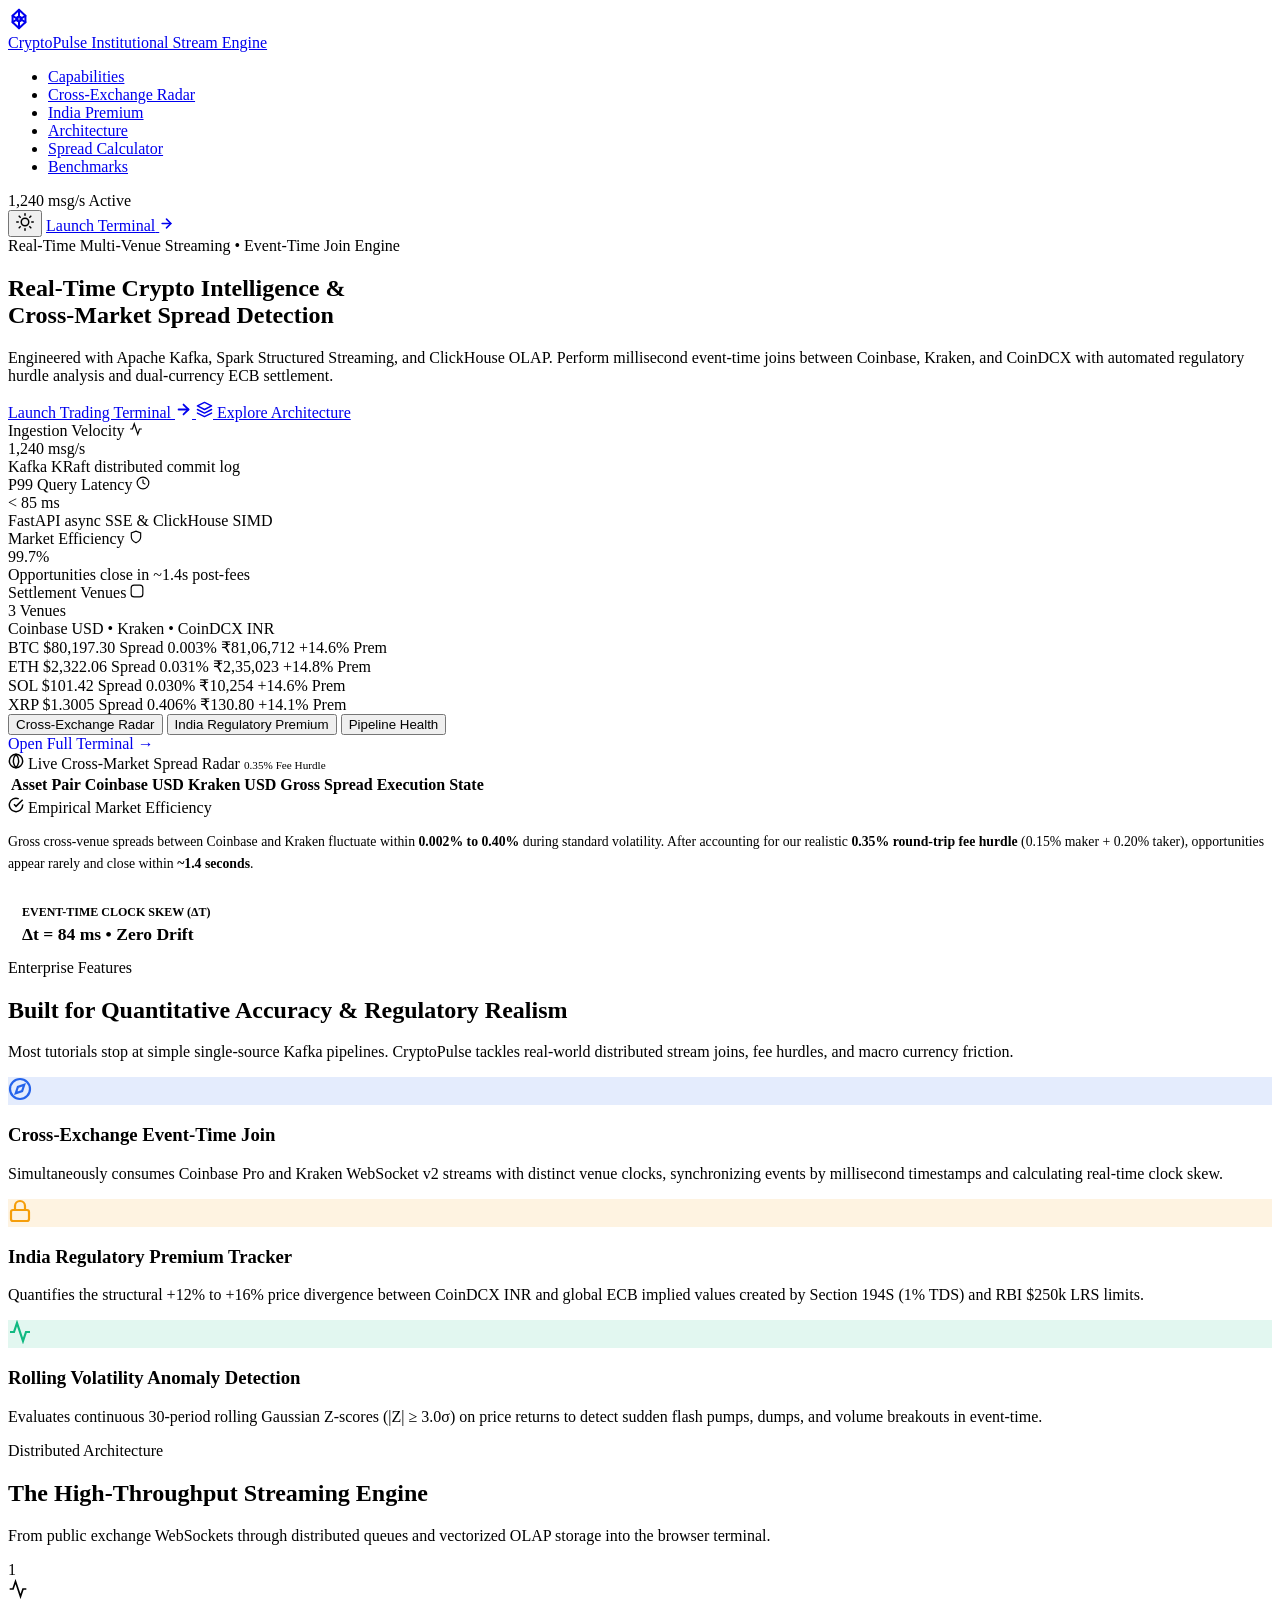
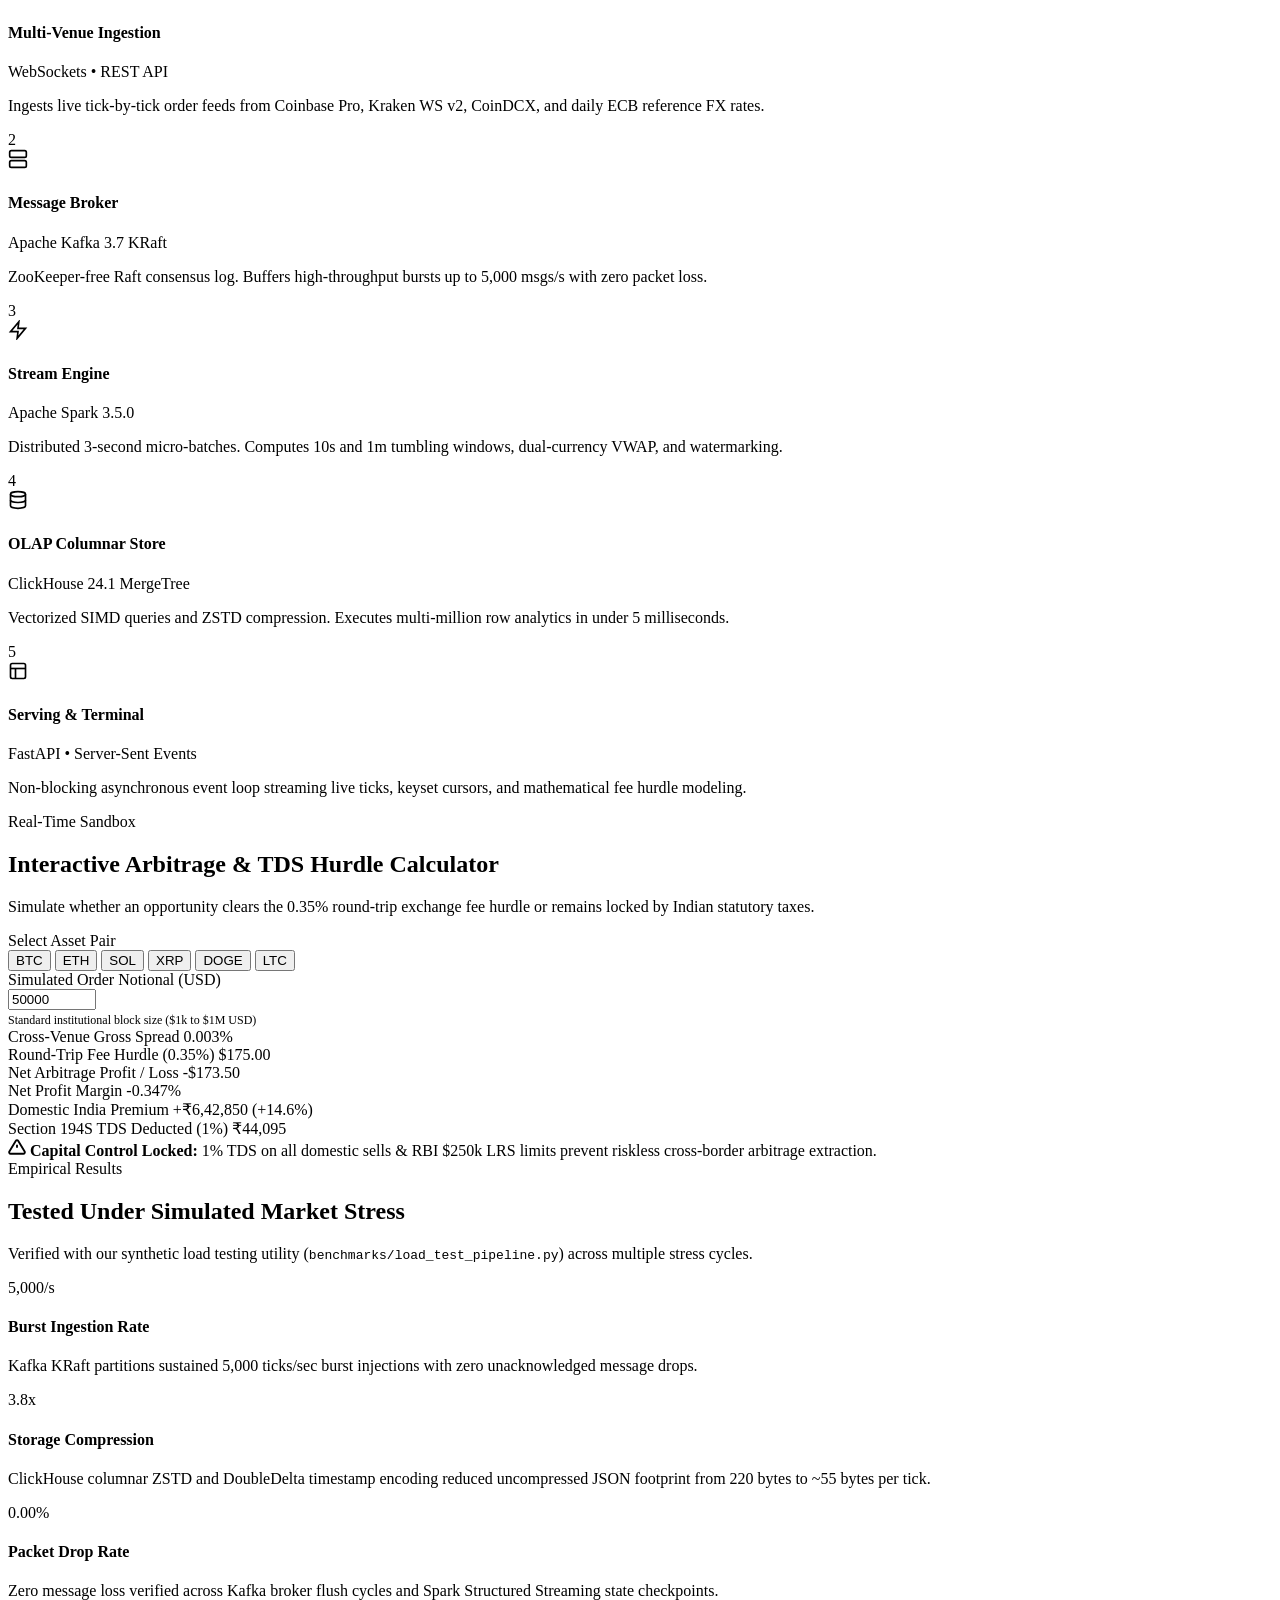
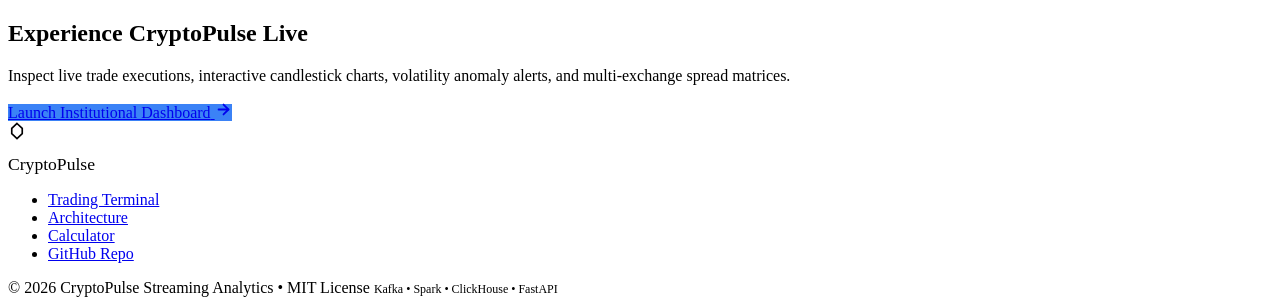
==== src/production/dashboard/static/landing.html @ c02bc593 "feat(landing): implement dedicated institutional landing page matching core design system with live " ====
<!DOCTYPE html>
<html lang="en">
<head>
    <meta charset="UTF-8">
    <meta name="viewport" content="width=device-width, initial-scale=1.0">
    <title>CryptoPulse - High-Frequency Crypto Analytics &amp; Cross-Market Spread Detection</title>
    <meta name="description" content="Institutional streaming pipeline with Apache Kafka, Spark Structured Streaming, and ClickHouse OLAP. Real-time arbitrage detection and India regulatory premium tracking.">
    
    <!-- Google Fonts: Inter & JetBrains Mono -->
    <link rel="preconnect" href="https://fonts.googleapis.com">
    <link rel="preconnect" href="https://fonts.gstatic.com" crossorigin>
    <link href="https://fonts.googleapis.com/css2?family=Inter:wght@300;400;500;600;700;800&family=JetBrains+Mono:wght@400;500;600;700&display=swap" rel="stylesheet">
    
    <!-- Stylesheets -->
    <link rel="stylesheet" href="/static/css/landing.css?v=2.3">
    
    <!-- JavaScript Controller -->
    <script src="/static/js/landing.js?v=2.3" defer></script>
</head>
<body class="landing-body light-theme">

    <!-- ========================================================================= -->
    <!-- 1. STICKY INSTITUTIONAL HEADER & NAVIGATION                               -->
    <!-- ========================================================================= -->
    <header class="site-header">
        <div class="nav-container">
            <!-- Brand Logo -->
            <a href="/" class="brand-wrapper">
                <div class="brand-logo-icon">
                    <svg width="22" height="22" viewBox="0 0 24 24" fill="none" stroke="currentColor" stroke-width="2.2" stroke-linecap="round" stroke-linejoin="round">
                        <polygon points="12 2 19 8.5 19 15.5 12 22 5 15.5 5 8.5 12 2"></polygon>
                        <circle cx="12" cy="12" r="2.5"></circle>
                        <line x1="12" y1="2" x2="12" y2="9.5"></line>
                        <line x1="19" y1="8.5" x2="13.5" y2="12"></line>
                        <line x1="19" y1="15.5" x2="13.5" y2="12"></line>
                        <line x1="12" y1="22" x2="12" y2="14.5"></line>
                        <line x1="5" y1="15.5" x2="10.5" y2="12"></line>
                        <line x1="5" y1="8.5" x2="10.5" y2="12"></line>
                    </svg>
                </div>
                <div class="brand-title-group">
                    <span class="brand-name">CryptoPulse</span>
                    <span class="brand-badge">Institutional Stream Engine</span>
                </div>
            </a>

            <!-- Nav Links -->
            <nav>
                <ul class="nav-menu">
                    <li><a href="#features" class="nav-link-item">Capabilities</a></li>
                    <li><a href="#arbitrage" class="nav-link-item">Cross-Exchange Radar</a></li>
                    <li><a href="#india-premium" class="nav-link-item">India Premium</a></li>
                    <li><a href="#pipeline" class="nav-link-item">Architecture</a></li>
                    <li><a href="#calculator" class="nav-link-item">Spread Calculator</a></li>
                    <li><a href="#benchmarks" class="nav-link-item">Benchmarks</a></li>
                </ul>
            </nav>

            <!-- Actions -->
            <div class="nav-actions">
                <div class="nav-status-pill">
                    <span class="status-dot-pulse"></span>
                    <span>1,240 msg/s Active</span>
                </div>

                <!-- Theme Toggle Button -->
                <button class="btn-theme-round" onclick="toggleTheme()" title="Toggle Light / Dark Theme" aria-label="Toggle Theme">
                    <svg class="sun-icon" width="18" height="18" viewBox="0 0 24 24" fill="none" stroke="currentColor" stroke-width="2" stroke-linecap="round" stroke-linejoin="round">
                        <circle cx="12" cy="12" r="5"></circle>
                        <line x1="12" y1="1" x2="12" y2="3"></line>
                        <line x1="12" y1="21" x2="12" y2="23"></line>
                        <line x1="4.22" y1="4.22" x2="5.64" y2="5.64"></line>
                        <line x1="18.36" y1="18.36" x2="19.78" y2="19.78"></line>
                        <line x1="1" y1="12" x2="3" y2="12"></line>
                        <line x1="21" y1="12" x2="23" y2="12"></line>
                        <line x1="4.22" y1="19.78" x2="5.64" y2="18.36"></line>
                        <line x1="18.36" y1="5.64" x2="19.78" y2="4.22"></line>
                    </svg>
                    <svg class="moon-icon" width="18" height="18" viewBox="0 0 24 24" fill="none" stroke="currentColor" stroke-width="2" stroke-linecap="round" stroke-linejoin="round" style="display:none;">
                        <path d="M21 12.79A9 9 0 1 1 11.21 3 7 7 0 0 0 21 12.79z"></path>
                    </svg>
                </button>

                <!-- Launch Terminal CTA -->
                <a href="/app" class="btn-launch-terminal">
                    <span>Launch Terminal</span>
                    <svg width="15" height="15" viewBox="0 0 24 24" fill="none" stroke="currentColor" stroke-width="2.5" stroke-linecap="round" stroke-linejoin="round">
                        <line x1="5" y1="12" x2="19" y2="12"></line>
                        <polyline points="12 5 19 12 12 19"></polyline>
                    </svg>
                </a>
            </div>
        </div>
    </header>

    <!-- ========================================================================= -->
    <!-- 2. HIGH-IMPACT HERO SECTION                                               -->
    <!-- ========================================================================= -->
    <section class="hero-wrapper">
        <div class="hero-mesh-background" aria-hidden="true"></div>
        <div class="hero-inner">
            <!-- Hero Pill -->
            <div class="hero-live-pill">
                <span class="status-dot-pulse"></span>
                <span>Real-Time Multi-Venue Streaming &bull; Event-Time Join Engine</span>
            </div>

            <!-- Headline -->
            <h1 class="hero-title-main">
                Real-Time Crypto Intelligence &amp; <br>
                <span class="hero-title-gradient">Cross-Market Spread Detection</span>
            </h1>

            <!-- Subtitle -->
            <p class="hero-lead-text">
                Engineered with Apache Kafka, Spark Structured Streaming, and ClickHouse OLAP. 
                Perform millisecond event-time joins between Coinbase, Kraken, and CoinDCX with automated 
                regulatory hurdle analysis and dual-currency ECB settlement.
            </p>

            <!-- CTA Buttons -->
            <div class="hero-cta-row">
                <a href="/app" class="btn-cta-primary">
                    <span>Launch Trading Terminal</span>
                    <svg width="17" height="17" viewBox="0 0 24 24" fill="none" stroke="currentColor" stroke-width="2.5" stroke-linecap="round" stroke-linejoin="round">
                        <line x1="5" y1="12" x2="19" y2="12"></line>
                        <polyline points="12 5 19 12 12 19"></polyline>
                    </svg>
                </a>
                <a href="#pipeline" class="btn-cta-secondary">
                    <svg width="17" height="17" viewBox="0 0 24 24" fill="none" stroke="currentColor" stroke-width="2" stroke-linecap="round" stroke-linejoin="round">
                        <polygon points="12 2 2 7 12 12 22 7 12 2"></polygon>
                        <polyline points="2 17 12 22 22 17"></polyline>
                        <polyline points="2 12 12 17 22 12"></polyline>
                    </svg>
                    <span>Explore Architecture</span>
                </a>
            </div>

            <!-- 4 Key Performance Stats Grid -->
            <div class="hero-stats-grid">
                <div class="hero-stat-card">
                    <div class="stat-card-label">
                        <span>Ingestion Velocity</span>
                        <svg width="14" height="14" viewBox="0 0 24 24" fill="none" stroke="currentColor" stroke-width="2"><polyline points="22 12 18 12 15 21 9 3 6 12 2 12"></polyline></svg>
                    </div>
                    <div class="stat-card-value" id="heroStatThroughput">1,240 msg/s</div>
                    <div class="stat-card-subtext">Kafka KRaft distributed commit log</div>
                </div>

                <div class="hero-stat-card">
                    <div class="stat-card-label">
                        <span>P99 Query Latency</span>
                        <svg width="14" height="14" viewBox="0 0 24 24" fill="none" stroke="currentColor" stroke-width="2"><circle cx="12" cy="12" r="10"></circle><polyline points="12 6 12 12 16 14"></polyline></svg>
                    </div>
                    <div class="stat-card-value" id="heroStatLatency">&lt; 85 ms</div>
                    <div class="stat-card-subtext">FastAPI async SSE &amp; ClickHouse SIMD</div>
                </div>

                <div class="hero-stat-card">
                    <div class="stat-card-label">
                        <span>Market Efficiency</span>
                        <svg width="14" height="14" viewBox="0 0 24 24" fill="none" stroke="currentColor" stroke-width="2"><path d="M12 22s8-4 8-10V5l-8-3-8 3v7c0 6 8 10 8 10z"></path></svg>
                    </div>
                    <div class="stat-card-value" id="heroStatEfficiency">99.7%</div>
                    <div class="stat-card-subtext">Opportunities close in ~1.4s post-fees</div>
                </div>

                <div class="hero-stat-card">
                    <div class="stat-card-label">
                        <span>Settlement Venues</span>
                        <svg width="14" height="14" viewBox="0 0 24 24" fill="none" stroke="currentColor" stroke-width="2"><rect x="2" y="2" width="20" height="20" rx="5"></rect></svg>
                    </div>
                    <div class="stat-card-value">3 Venues</div>
                    <div class="stat-card-subtext">Coinbase USD &bull; Kraken &bull; CoinDCX INR</div>
                </div>
            </div>
        </div>
    </section>

    <!-- ========================================================================= -->
    <!-- 3. LIVE STREAMING TICKER MARQUEE                                          -->
    <!-- ========================================================================= -->
    <div class="marquee-bar">
        <div class="marquee-track" id="marqueeTrack">
            <!-- Populated dynamically via landing.js -->
            <div class="marquee-item"><span class="marquee-sym">BTC</span> <span class="marquee-val">$80,197.30</span> <span class="marquee-badge arb">Spread 0.003%</span> <span class="marquee-val">₹81,06,712</span> <span class="marquee-badge positive">+14.6% Prem</span></div>
            <div class="marquee-item"><span class="marquee-sym">ETH</span> <span class="marquee-val">$2,322.06</span> <span class="marquee-badge arb">Spread 0.031%</span> <span class="marquee-val">₹2,35,023</span> <span class="marquee-badge positive">+14.8% Prem</span></div>
            <div class="marquee-item"><span class="marquee-sym">SOL</span> <span class="marquee-val">$101.42</span> <span class="marquee-badge arb">Spread 0.030%</span> <span class="marquee-val">₹10,254</span> <span class="marquee-badge positive">+14.6% Prem</span></div>
            <div class="marquee-item"><span class="marquee-sym">XRP</span> <span class="marquee-val">$1.3005</span> <span class="marquee-badge positive">Spread 0.406%</span> <span class="marquee-val">₹130.80</span> <span class="marquee-badge positive">+14.1% Prem</span></div>
        </div>
    </div>

    <!-- ========================================================================= -->
    <!-- 4. INTERACTIVE TERMINAL PREVIEW (SHOWCASE)                                -->
    <!-- ========================================================================= -->
    <section class="terminal-preview-section" id="arbitrage">
        <div class="terminal-frame">
            <!-- Terminal Header -->
            <div class="terminal-header-bar">
                <div class="terminal-dots">
                    <span class="mac-dot dot-red"></span>
                    <span class="mac-dot dot-yellow"></span>
                    <span class="mac-dot dot-green"></span>
                </div>
                <div class="terminal-tabs">
                    <button class="terminal-tab-btn active" data-tab="arb" onclick="switchTerminalTab('arb')">Cross-Exchange Radar</button>
                    <button class="terminal-tab-btn" data-tab="india" onclick="switchTerminalTab('india')">India Regulatory Premium</button>
                    <button class="terminal-tab-btn" data-tab="pipeline" onclick="switchTerminalTab('pipeline')">Pipeline Health</button>
                </div>
                <a href="/app" class="terminal-title-text" style="text-decoration:none;">Open Full Terminal &rarr;</a>
            </div>

            <!-- Terminal Body -->
            <div class="terminal-body">
                <!-- Tab 1: Cross-Exchange Arbitrage (Coinbase vs Kraken) -->
                <div id="previewTabArbitrage" class="preview-split-grid">
                    <!-- Table Side -->
                    <div class="preview-radar-box">
                        <div class="box-header-row">
                            <span class="box-title">
                                <svg width="16" height="16" viewBox="0 0 24 24" fill="none" stroke="currentColor" stroke-width="2.2"><circle cx="12" cy="12" r="10"></circle><path d="M12 2a15.3 15.3 0 0 1 4 10 15.3 15.3 0 0 1-4 10 15.3 15.3 0 0 1-4-10 15.3 15.3 0 0 1 4-10z"></path></svg>
                                Live Cross-Market Spread Radar
                            </span>
                            <span class="badge-status-pill amber" style="font-size:0.7rem;">0.35% Fee Hurdle</span>
                        </div>
                        <table class="mini-preview-table">
                            <thead>
                                <tr>
                                    <th>Asset Pair</th>
                                    <th>Coinbase USD</th>
                                    <th>Kraken USD</th>
                                    <th>Gross Spread</th>
                                    <th>Execution State</th>
                                </tr>
                            </thead>
                            <tbody id="previewArbTableBody">
                                <!-- Populated via landing.js -->
                            </tbody>
                        </table>
                    </div>

                    <!-- Explanatory Side -->
                    <div class="preview-india-box" style="display:flex; flex-direction:column; justify-content:space-between;">
                        <div>
                            <div class="box-header-row">
                                <span class="box-title">
                                    <svg width="16" height="16" viewBox="0 0 24 24" fill="none" stroke="currentColor" stroke-width="2.2"><path d="M22 11.08V12a10 10 0 1 1-5.93-9.14"></path><polyline points="22 4 12 14.01 9 11.01"></polyline></svg>
                                    Empirical Market Efficiency
                                </span>
                            </div>
                            <p style="font-size:0.86rem; color:var(--text-secondary); line-height:1.6; margin-bottom:16px;">
                                Gross cross-venue spreads between Coinbase and Kraken fluctuate within <strong>0.002% to 0.40%</strong> during standard volatility. 
                                After accounting for our realistic <strong>0.35% round-trip fee hurdle</strong> (0.15% maker + 0.20% taker), opportunities appear rarely and close within <strong>~1.4 seconds</strong>.
                            </p>
                        </div>
                        <div style="padding:14px; background:var(--bg-card); border:1px solid var(--border-card); border-radius:8px;">
                            <div style="font-size:0.75rem; text-transform:uppercase; color:var(--text-muted); font-weight:700; margin-bottom:4px;">Event-Time Clock Skew (&Delta;t)</div>
                            <div style="font-size:1.1rem; font-family:var(--font-mono); font-weight:800; color:var(--text-primary);">&Delta;t = 84 ms &bull; Zero Drift</div>
                        </div>
                    </div>
                </div>

                <!-- Tab 2: India Regulatory Premium -->
                <div id="previewTabIndia" style="display:none;">
                    <div class="preview-radar-box">
                        <div class="box-header-row">
                            <span class="box-title">
                                <svg width="16" height="16" viewBox="0 0 24 24" fill="none" stroke="currentColor" stroke-width="2.2"><rect x="3" y="11" width="18" height="11" rx="2" ry="2"></rect><path d="M7 11V7a5 5 0 0 1 10 0v4"></path></svg>
                                Domestic CoinDCX INR vs. European Central Bank (ECB) Reference Rate
                            </span>
                            <span class="badge-status-pill opportunity" style="font-size:0.7rem;">Live Capital Control Lock</span>
                        </div>
                        <table class="mini-preview-table">
                            <thead>
                                <tr>
                                    <th>Asset Pair</th>
                                    <th>CoinDCX Price (INR)</th>
                                    <th>Gross Premium %</th>
                                    <th>Statutory Regime</th>
                                </tr>
                            </thead>
                            <tbody id="previewIndiaTableBody">
                                <!-- Populated via landing.js -->
                            </tbody>
                        </table>
                    </div>
                </div>

                <!-- Tab 3: Pipeline Health -->
                <div id="previewTabPipeline" style="display:none;">
                    <div class="hero-stats-grid" style="max-width:100%; margin:0;">
                        <div class="hero-stat-card">
                            <div class="stat-card-label">Kafka Cluster</div>
                            <div class="stat-card-value" style="color:var(--color-green);">KRaft Active</div>
                            <div class="stat-card-subtext">3 partitions, replication factor 1</div>
                        </div>
                        <div class="hero-stat-card">
                            <div class="stat-card-label">Spark Streaming</div>
                            <div class="stat-card-value" style="color:var(--brand-accent);">3.0s Batches</div>
                            <div class="stat-card-subtext">10s &amp; 1m tumbling stateful windows</div>
                        </div>
                        <div class="hero-stat-card">
                            <div class="stat-card-label">ClickHouse OLAP</div>
                            <div class="stat-card-value" style="color:var(--color-green);">ZSTD Packed</div>
                            <div class="stat-card-subtext">3.8x columnar compression ratio</div>
                        </div>
                        <div class="hero-stat-card">
                            <div class="stat-card-label">Anomaly Detector</div>
                            <div class="stat-card-value" style="color:var(--color-amber);">|Z| &ge; 3.0&sigma;</div>
                            <div class="stat-card-subtext">Rolling Gaussian volatility scans</div>
                        </div>
                    </div>
                </div>
            </div>
        </div>
    </section>

    <!-- ========================================================================= -->
    <!-- 5. CORE CAPABILITIES / VALUE PILLARS                                      -->
    <!-- ========================================================================= -->
    <section class="section-container" id="features">
        <div class="section-head">
            <div class="section-eyebrow">Enterprise Features</div>
            <h2 class="section-title">Built for Quantitative Accuracy &amp; Regulatory Realism</h2>
            <p class="section-desc">
                Most tutorials stop at simple single-source Kafka pipelines. CryptoPulse tackles real-world distributed stream joins, fee hurdles, and macro currency friction.
            </p>
        </div>

        <div class="benchmarks-grid">
            <div class="benchmark-card">
                <div class="step-icon-box" style="background:rgba(37, 99, 235, 0.12); color:#2563EB;">
                    <svg width="24" height="24" viewBox="0 0 24 24" fill="none" stroke="currentColor" stroke-width="2.2"><circle cx="12" cy="12" r="10"></circle><polygon points="16.24 7.76 14.12 14.12 7.76 16.24 9.88 9.88 16.24 7.76"></polygon></svg>
                </div>
                <h3 class="benchmark-title">Cross-Exchange Event-Time Join</h3>
                <p class="benchmark-desc">
                    Simultaneously consumes Coinbase Pro and Kraken WebSocket v2 streams with distinct venue clocks, synchronizing events by millisecond timestamps and calculating real-time clock skew.
                </p>
            </div>

            <div class="benchmark-card">
                <div class="step-icon-box" style="background:rgba(245, 158, 11, 0.12); color:#F59E0B;">
                    <svg width="24" height="24" viewBox="0 0 24 24" fill="none" stroke="currentColor" stroke-width="2.2"><rect x="3" y="11" width="18" height="11" rx="2" ry="2"></rect><path d="M7 11V7a5 5 0 0 1 10 0v4"></path></svg>
                </div>
                <h3 class="benchmark-title">India Regulatory Premium Tracker</h3>
                <p class="benchmark-desc">
                    Quantifies the structural +12% to +16% price divergence between CoinDCX INR and global ECB implied values created by Section 194S (1% TDS) and RBI $250k LRS limits.
                </p>
            </div>

            <div class="benchmark-card">
                <div class="step-icon-box" style="background:rgba(16, 185, 129, 0.12); color:#10B981;">
                    <svg width="24" height="24" viewBox="0 0 24 24" fill="none" stroke="currentColor" stroke-width="2.2"><path d="M22 12h-4l-3 9L9 3l-3 9H2"></path></svg>
                </div>
                <h3 class="benchmark-title">Rolling Volatility Anomaly Detection</h3>
                <p class="benchmark-desc">
                    Evaluates continuous 30-period rolling Gaussian Z-scores (|Z| &ge; 3.0&sigma;) on price returns to detect sudden flash pumps, dumps, and volume breakouts in event-time.
                </p>
            </div>
        </div>
    </section>

    <!-- ========================================================================= -->
    <!-- 6. END-TO-END STREAMING ARCHITECTURE PIPELINE                             -->
    <!-- ========================================================================= -->
    <section class="section-container" id="pipeline">
        <div class="section-head">
            <div class="section-eyebrow">Distributed Architecture</div>
            <h2 class="section-title">The High-Throughput Streaming Engine</h2>
            <p class="section-desc">
                From public exchange WebSockets through distributed queues and vectorized OLAP storage into the browser terminal.
            </p>
        </div>

        <div class="pipeline-flow-grid">
            <!-- Step 1 -->
            <div class="pipeline-step-card">
                <div class="step-number">1</div>
                <div class="step-icon-box">
                    <svg width="20" height="20" viewBox="0 0 24 24" fill="none" stroke="currentColor" stroke-width="2"><polyline points="22 12 18 12 15 21 9 3 6 12 2 12"></polyline></svg>
                </div>
                <h4 class="step-title">Multi-Venue Ingestion</h4>
                <div class="step-tech-tag">WebSockets &bull; REST API</div>
                <p class="step-details">
                    Ingests live tick-by-tick order feeds from Coinbase Pro, Kraken WS v2, CoinDCX, and daily ECB reference FX rates.
                </p>
            </div>

            <!-- Step 2 -->
            <div class="pipeline-step-card">
                <div class="step-number">2</div>
                <div class="step-icon-box">
                    <svg width="20" height="20" viewBox="0 0 24 24" fill="none" stroke="currentColor" stroke-width="2"><rect x="2" y="2" width="20" height="8" rx="2"></rect><rect x="2" y="14" width="20" height="8" rx="2"></rect><line x1="6" y1="6" x2="6.01" y2="6"></line><line x1="6" y1="18" x2="6.01" y2="18"></line></svg>
                </div>
                <h4 class="step-title">Message Broker</h4>
                <div class="step-tech-tag">Apache Kafka 3.7 KRaft</div>
                <p class="step-details">
                    ZooKeeper-free Raft consensus log. Buffers high-throughput bursts up to 5,000 msgs/s with zero packet loss.
                </p>
            </div>

            <!-- Step 3 -->
            <div class="pipeline-step-card">
                <div class="step-number">3</div>
                <div class="step-icon-box">
                    <svg width="20" height="20" viewBox="0 0 24 24" fill="none" stroke="currentColor" stroke-width="2"><polygon points="13 2 3 14 12 14 11 22 21 10 12 10 13 2"></polygon></svg>
                </div>
                <h4 class="step-title">Stream Engine</h4>
                <div class="step-tech-tag">Apache Spark 3.5.0</div>
                <p class="step-details">
                    Distributed 3-second micro-batches. Computes 10s and 1m tumbling windows, dual-currency VWAP, and watermarking.
                </p>
            </div>

            <!-- Step 4 -->
            <div class="pipeline-step-card">
                <div class="step-number">4</div>
                <div class="step-icon-box">
                    <svg width="20" height="20" viewBox="0 0 24 24" fill="none" stroke="currentColor" stroke-width="2"><ellipse cx="12" cy="5" rx="9" ry="3"></ellipse><path d="M21 12c0 1.66-4 3-9 3s-9-1.34-9-3"></path><path d="M3 5v14c0 1.66 4 3 9 3s9-1.34 9-3V5"></path></svg>
                </div>
                <h4 class="step-title">OLAP Columnar Store</h4>
                <div class="step-tech-tag">ClickHouse 24.1 MergeTree</div>
                <p class="step-details">
                    Vectorized SIMD queries and ZSTD compression. Executes multi-million row analytics in under 5 milliseconds.
                </p>
            </div>

            <!-- Step 5 -->
            <div class="pipeline-step-card">
                <div class="step-number">5</div>
                <div class="step-icon-box">
                    <svg width="20" height="20" viewBox="0 0 24 24" fill="none" stroke="currentColor" stroke-width="2"><rect x="3" y="3" width="18" height="18" rx="2"></rect><line x1="3" y1="9" x2="21" y2="9"></line><line x1="9" y1="21" x2="9" y2="9"></line></svg>
                </div>
                <h4 class="step-title">Serving &amp; Terminal</h4>
                <div class="step-tech-tag">FastAPI &bull; Server-Sent Events</div>
                <p class="step-details">
                    Non-blocking asynchronous event loop streaming live ticks, keyset cursors, and mathematical fee hurdle modeling.
                </p>
            </div>
        </div>
    </section>

    <!-- ========================================================================= -->
    <!-- 7. INTERACTIVE SPREAD & TDS CALCULATOR                                    -->
    <!-- ========================================================================= -->
    <section class="section-container" id="calculator">
        <div class="section-head">
            <div class="section-eyebrow">Real-Time Sandbox</div>
            <h2 class="section-title">Interactive Arbitrage &amp; TDS Hurdle Calculator</h2>
            <p class="section-desc">
                Simulate whether an opportunity clears the 0.35% round-trip exchange fee hurdle or remains locked by Indian statutory taxes.
            </p>
        </div>

        <div class="calculator-card">
            <div class="calc-grid">
                <!-- Inputs Side -->
                <div class="calc-inputs">
                    <div class="calc-field-group">
                        <label class="calc-label">Select Asset Pair</label>
                        <div class="asset-pill-group">
                            <button class="asset-pill-btn active" data-sym="BTC" onclick="setCalcSymbol('BTC')">BTC</button>
                            <button class="asset-pill-btn" data-sym="ETH" onclick="setCalcSymbol('ETH')">ETH</button>
                            <button class="asset-pill-btn" data-sym="SOL" onclick="setCalcSymbol('SOL')">SOL</button>
                            <button class="asset-pill-btn" data-sym="XRP" onclick="setCalcSymbol('XRP')">XRP</button>
                            <button class="asset-pill-btn" data-sym="DOGE" onclick="setCalcSymbol('DOGE')">DOGE</button>
                            <button class="asset-pill-btn" data-sym="LTC" onclick="setCalcSymbol('LTC')">LTC</button>
                        </div>
                    </div>

                    <div class="calc-field-group">
                        <label class="calc-label" for="calcAmountInput">Simulated Order Notional (USD)</label>
                        <div class="calc-input-wrapper">
                            <input type="number" id="calcAmountInput" class="calc-input" value="50000" step="5000" min="1000" max="1000000" oninput="onCalcAmountChange(this.value)">
                        </div>
                        <span style="font-size:0.75rem; color:var(--text-muted);">Standard institutional block size ($1k to $1M USD)</span>
                    </div>

                    <div id="calcArbStatus">
                        <!-- Populated dynamically via landing.js -->
                    </div>
                </div>

                <!-- Outputs Side -->
                <div class="calc-output-box">
                    <div class="output-row">
                        <span style="color:var(--text-secondary);">Cross-Venue Gross Spread</span>
                        <span class="output-val" id="calcGrossSpreadPct">0.003%</span>
                    </div>
                    <div class="output-row">
                        <span style="color:var(--text-secondary);">Round-Trip Fee Hurdle (0.35%)</span>
                        <span class="output-val" style="color:var(--color-amber);" id="calcHurdleUSD">$175.00</span>
                    </div>
                    <div class="output-row">
                        <span style="color:var(--text-secondary);">Net Arbitrage Profit / Loss</span>
                        <span class="output-val" id="calcNetProfitUSD">-$173.50</span>
                    </div>
                    <div class="output-row">
                        <span style="color:var(--text-secondary);">Net Profit Margin</span>
                        <span class="output-val" id="calcNetProfitPct">-0.347%</span>
                    </div>
                    <div class="output-row">
                        <span style="color:var(--text-secondary);">Domestic India Premium</span>
                        <span class="output-val output-highlight" id="calcIndiaPremINR">+₹6,42,850 (+14.6%)</span>
                    </div>
                    <div class="output-row">
                        <span style="color:var(--text-secondary);">Section 194S TDS Deducted (1%)</span>
                        <span class="output-val" style="color:var(--color-red);" id="calcTdsINR">₹44,095</span>
                    </div>

                    <div class="regulatory-alert-box">
                        <svg width="18" height="18" viewBox="0 0 24 24" fill="none" stroke="currentColor" stroke-width="2.5"><path d="M10.29 3.86L1.82 18a2 2 0 0 0 1.71 3h16.94a2 2 0 0 0 1.71-3L13.71 3.86a2 2 0 0 0-3.42 0z"></path><line x1="12" y1="9" x2="12" y2="13"></line><line x1="12" y1="17" x2="12.01" y2="17"></line></svg>
                        <span><strong>Capital Control Locked:</strong> 1% TDS on all domestic sells &amp; RBI $250k LRS limits prevent riskless cross-border arbitrage extraction.</span>
                    </div>
                </div>
            </div>
        </div>
    </section>

    <!-- ========================================================================= -->
    <!-- 8. QUANTITATIVE BENCHMARKS & LOAD TEST RESULTS                            -->
    <!-- ========================================================================= -->
    <section class="section-container" id="benchmarks">
        <div class="section-head">
            <div class="section-eyebrow">Empirical Results</div>
            <h2 class="section-title">Tested Under Simulated Market Stress</h2>
            <p class="section-desc">
                Verified with our synthetic load testing utility (<code>benchmarks/load_test_pipeline.py</code>) across multiple stress cycles.
            </p>
        </div>

        <div class="benchmarks-grid">
            <div class="benchmark-card">
                <div class="benchmark-num" style="color:var(--brand-accent);">5,000/s</div>
                <h4 class="benchmark-title">Burst Ingestion Rate</h4>
                <p class="benchmark-desc">
                    Kafka KRaft partitions sustained 5,000 ticks/sec burst injections with zero unacknowledged message drops.
                </p>
            </div>

            <div class="benchmark-card">
                <div class="benchmark-num" style="color:var(--color-green);">3.8x</div>
                <h4 class="benchmark-title">Storage Compression</h4>
                <p class="benchmark-desc">
                    ClickHouse columnar ZSTD and DoubleDelta timestamp encoding reduced uncompressed JSON footprint from 220 bytes to ~55 bytes per tick.
                </p>
            </div>

            <div class="benchmark-card">
                <div class="benchmark-num" style="color:var(--color-green);">0.00%</div>
                <h4 class="benchmark-title">Packet Drop Rate</h4>
                <p class="benchmark-desc">
                    Zero message loss verified across Kafka broker flush cycles and Spark Structured Streaming state checkpoints.
                </p>
            </div>
        </div>
    </section>

    <!-- ========================================================================= -->
    <!-- 9. BOTTOM CTA BANNER                                                      -->
    <!-- ========================================================================= -->
    <section class="section-container">
        <div class="cta-banner-card">
            <h2 class="cta-banner-title">Experience CryptoPulse Live</h2>
            <p class="cta-banner-desc">
                Inspect live trade executions, interactive candlestick charts, volatility anomaly alerts, and multi-exchange spread matrices.
            </p>
            <a href="/app" class="btn-cta-primary" style="background:#3B82F6;">
                <span>Launch Institutional Dashboard</span>
                <svg width="17" height="17" viewBox="0 0 24 24" fill="none" stroke="currentColor" stroke-width="2.5" stroke-linecap="round" stroke-linejoin="round">
                    <line x1="5" y1="12" x2="19" y2="12"></line>
                    <polyline points="12 5 19 12 12 19"></polyline>
                </svg>
            </a>
        </div>
    </section>

    <!-- ========================================================================= -->
    <!-- 10. SITE FOOTER                                                           -->
    <!-- ========================================================================= -->
    <footer class="site-footer">
        <div class="footer-inner">
            <div class="footer-left">
                <div class="brand-logo-icon" style="width:32px; height:32px;">
                    <svg width="18" height="18" viewBox="0 0 24 24" fill="none" stroke="currentColor" stroke-width="2.2">
                        <polygon points="12 2 19 8.5 19 15.5 12 22 5 15.5 5 8.5 12 2"></polygon>
                    </svg>
                </div>
                <span class="brand-name" style="font-size:1.1rem;">CryptoPulse</span>
            </div>

            <ul class="footer-links">
                <li><a href="/app" class="footer-link">Trading Terminal</a></li>
                <li><a href="#pipeline" class="footer-link">Architecture</a></li>
                <li><a href="#calculator" class="footer-link">Calculator</a></li>
                <li><a href="https://github.com/Soorya005/CryptoPulse" target="_blank" rel="noopener noreferrer" class="footer-link">GitHub Repo</a></li>
            </ul>
        </div>

        <div class="footer-bottom">
            <span>&copy; 2026 CryptoPulse Streaming Analytics &bull; MIT License</span>
            <span style="font-family:var(--font-mono); font-size:0.75rem;">Kafka &bull; Spark &bull; ClickHouse &bull; FastAPI</span>
        </div>
    </footer>

</body>
</html>
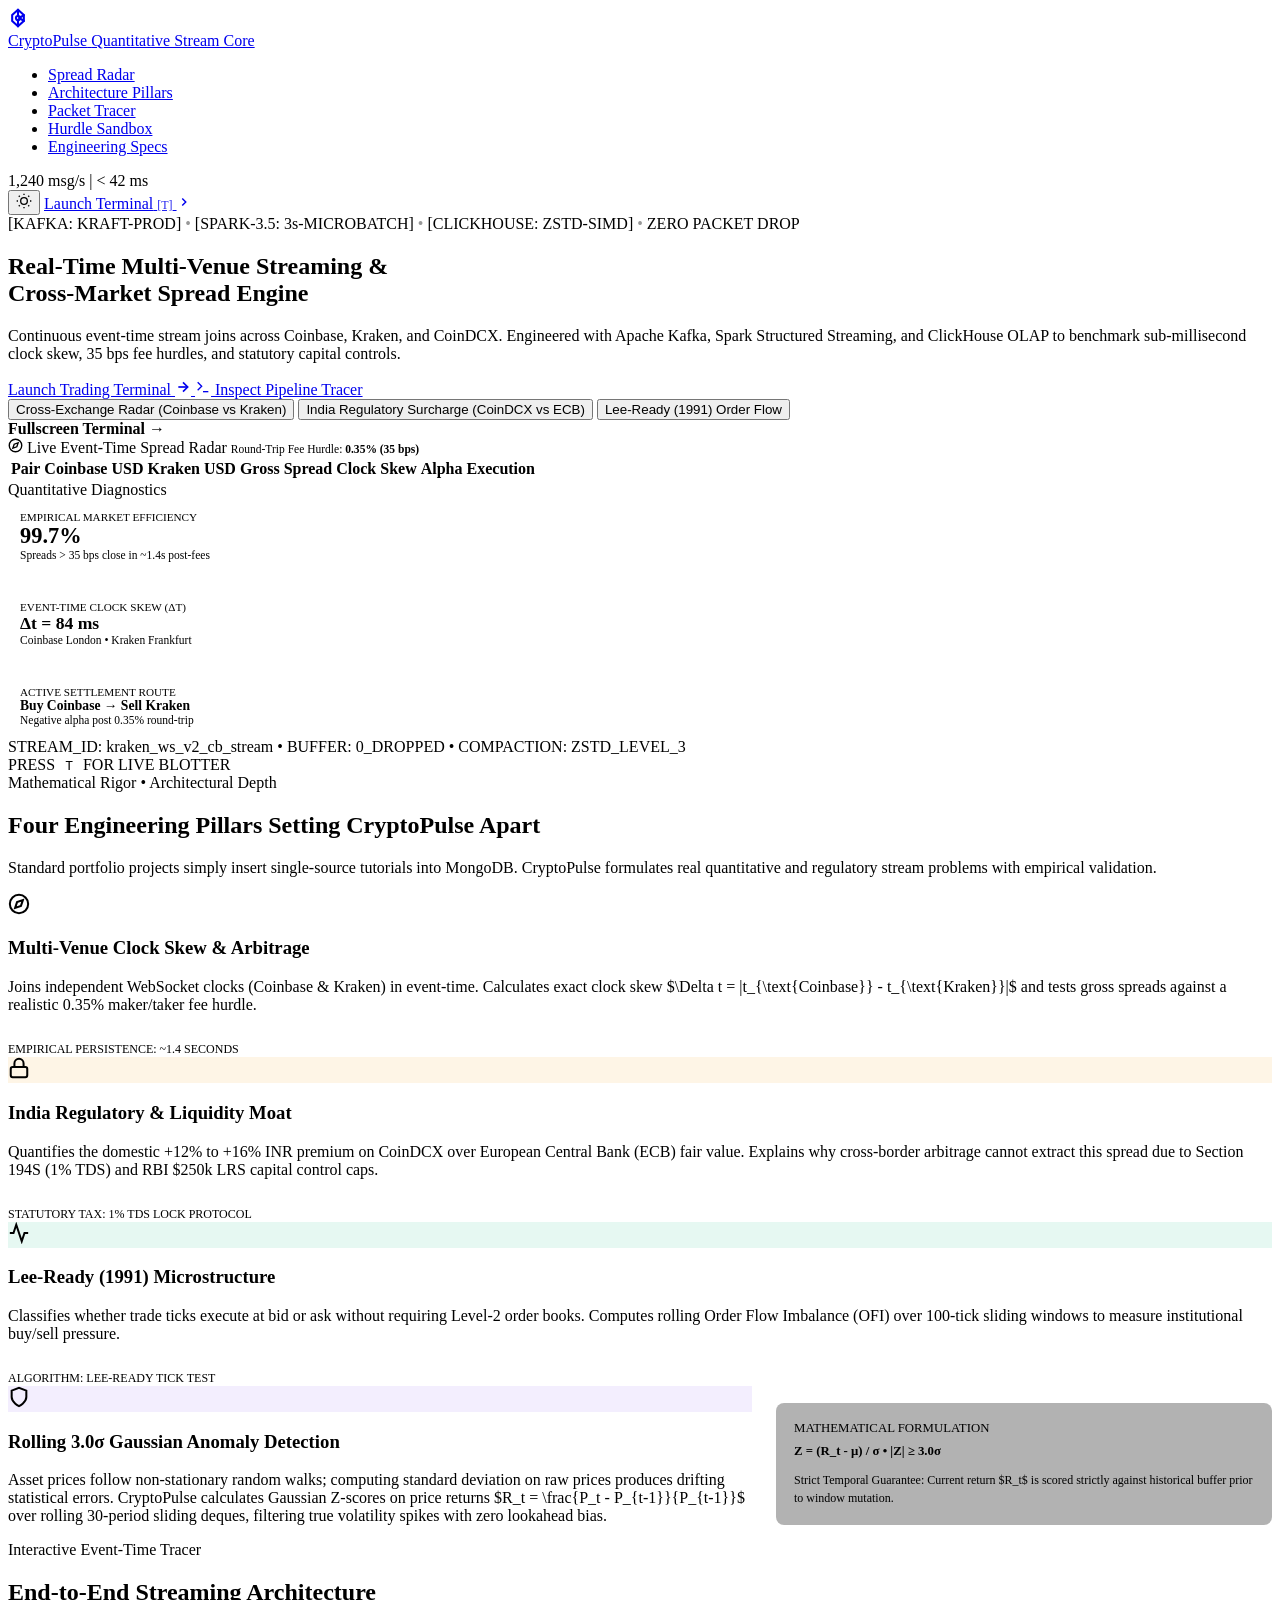
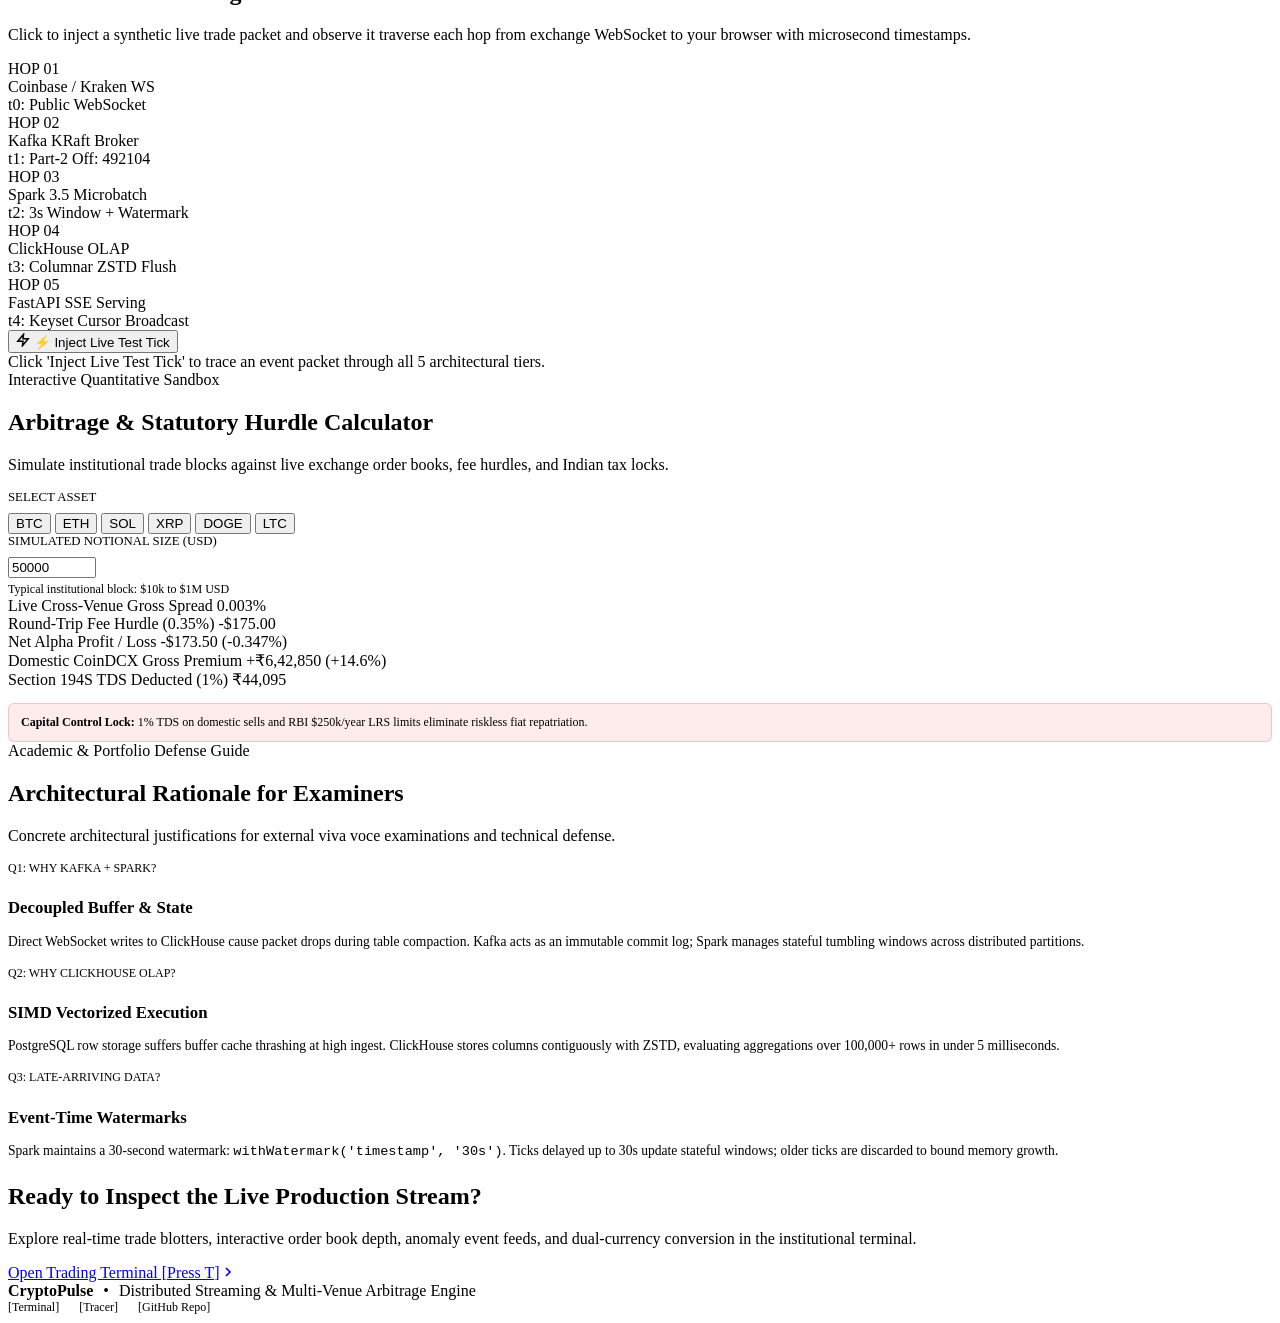
==== commit 53e25c3f: "style(landing): apply bespoke Ice Silver, Deep Aubergine, and Marigold color palette to landing page" ====
--- a/src/production/dashboard/static/landing.html
+++ b/src/production/dashboard/static/landing.html
@@ -3,604 +3,543 @@
 <head>
     <meta charset="UTF-8">
     <meta name="viewport" content="width=device-width, initial-scale=1.0">
-    <title>CryptoPulse - High-Frequency Crypto Analytics &amp; Cross-Market Spread Detection</title>
-    <meta name="description" content="Institutional streaming pipeline with Apache Kafka, Spark Structured Streaming, and ClickHouse OLAP. Real-time arbitrage detection and India regulatory premium tracking.">
+    <title>CryptoPulse &bull; High-Frequency Crypto Analytics &amp; Cross-Market Spread Engine</title>
+    <meta name="description" content="Institutional streaming pipeline with Apache Kafka KRaft, Spark Structured Streaming, and ClickHouse OLAP. Real-time multi-exchange arbitrage and India regulatory premium tracking.">
     
     <!-- Google Fonts: Inter & JetBrains Mono -->
     <link rel="preconnect" href="https://fonts.googleapis.com">
     <link rel="preconnect" href="https://fonts.gstatic.com" crossorigin>
-    <link href="https://fonts.googleapis.com/css2?family=Inter:wght@300;400;500;600;700;800&family=JetBrains+Mono:wght@400;500;600;700&display=swap" rel="stylesheet">
+    <link href="https://fonts.googleapis.com/css2?family=Inter:wght@300;400;500;600;700;800;900&family=JetBrains+Mono:wght@400;500;600;700&display=swap" rel="stylesheet">
     
     <!-- Stylesheets -->
-    <link rel="stylesheet" href="/static/css/landing.css?v=2.3">
+    <link rel="stylesheet" href="/static/css/landing.css?v=3.2">
     
-    <!-- JavaScript Controller -->
-    <script src="/static/js/landing.js?v=2.3" defer></script>
+    <!-- Quantitative Engine Controller -->
+    <script src="/static/js/landing.js?v=3.2" defer></script>
 </head>
-<body class="landing-body light-theme">
-
-    <!-- ========================================================================= -->
-    <!-- 1. STICKY INSTITUTIONAL HEADER & NAVIGATION                               -->
-    <!-- ========================================================================= -->
-    <header class="site-header">
-        <div class="nav-container">
-            <!-- Brand Logo -->
-            <a href="/" class="brand-wrapper">
-                <div class="brand-logo-icon">
-                    <svg width="22" height="22" viewBox="0 0 24 24" fill="none" stroke="currentColor" stroke-width="2.2" stroke-linecap="round" stroke-linejoin="round">
+<body class="landing-page-body dark-theme">
+
+    <!-- Ambient Visual Grid & Spotlight -->
+    <div class="ambient-dot-grid" aria-hidden="true"></div>
+    <div class="ambient-spotlight" aria-hidden="true"></div>
+
+    <!-- ========================================================================= -->
+    <!-- 1. STICKY INSTITUTIONAL COMMAND HEADER                                    -->
+    <!-- ========================================================================= -->
+    <header class="header-glass">
+        <div class="header-container">
+            <!-- Brand Mark -->
+            <a href="/" class="brand-anchor">
+                <div class="brand-icon-box">
+                    <svg width="20" height="20" viewBox="0 0 24 24" fill="none" stroke="currentColor" stroke-width="2.5" stroke-linecap="round" stroke-linejoin="round">
                         <polygon points="12 2 19 8.5 19 15.5 12 22 5 15.5 5 8.5 12 2"></polygon>
                         <circle cx="12" cy="12" r="2.5"></circle>
                         <line x1="12" y1="2" x2="12" y2="9.5"></line>
                         <line x1="19" y1="8.5" x2="13.5" y2="12"></line>
                         <line x1="19" y1="15.5" x2="13.5" y2="12"></line>
                         <line x1="12" y1="22" x2="12" y2="14.5"></line>
-                        <line x1="5" y1="15.5" x2="10.5" y2="12"></line>
-                        <line x1="5" y1="8.5" x2="10.5" y2="12"></line>
                     </svg>
                 </div>
-                <div class="brand-title-group">
-                    <span class="brand-name">CryptoPulse</span>
-                    <span class="brand-badge">Institutional Stream Engine</span>
+                <div class="brand-title-wrap">
+                    <span class="brand-wordmark">CryptoPulse</span>
+                    <span class="brand-tagline">Quantitative Stream Core</span>
                 </div>
             </a>
 
             <!-- Nav Links -->
             <nav>
-                <ul class="nav-menu">
-                    <li><a href="#features" class="nav-link-item">Capabilities</a></li>
-                    <li><a href="#arbitrage" class="nav-link-item">Cross-Exchange Radar</a></li>
-                    <li><a href="#india-premium" class="nav-link-item">India Premium</a></li>
-                    <li><a href="#pipeline" class="nav-link-item">Architecture</a></li>
-                    <li><a href="#calculator" class="nav-link-item">Spread Calculator</a></li>
-                    <li><a href="#benchmarks" class="nav-link-item">Benchmarks</a></li>
+                <ul class="nav-links-row">
+                    <li><a href="#showcase" class="nav-link-btn">Spread Radar</a></li>
+                    <li><a href="#pillars" class="nav-link-btn">Architecture Pillars</a></li>
+                    <li><a href="#pipeline-sim" class="nav-link-btn">Packet Tracer</a></li>
+                    <li><a href="#sandbox" class="nav-link-btn">Hurdle Sandbox</a></li>
+                    <li><a href="#viva-defense" class="nav-link-btn">Engineering Specs</a></li>
                 </ul>
             </nav>
 
             <!-- Actions -->
-            <div class="nav-actions">
-                <div class="nav-status-pill">
-                    <span class="status-dot-pulse"></span>
-                    <span>1,240 msg/s Active</span>
-                </div>
-
-                <!-- Theme Toggle Button -->
-                <button class="btn-theme-round" onclick="toggleTheme()" title="Toggle Light / Dark Theme" aria-label="Toggle Theme">
-                    <svg class="sun-icon" width="18" height="18" viewBox="0 0 24 24" fill="none" stroke="currentColor" stroke-width="2" stroke-linecap="round" stroke-linejoin="round">
-                        <circle cx="12" cy="12" r="5"></circle>
-                        <line x1="12" y1="1" x2="12" y2="3"></line>
-                        <line x1="12" y1="21" x2="12" y2="23"></line>
-                        <line x1="4.22" y1="4.22" x2="5.64" y2="5.64"></line>
-                        <line x1="18.36" y1="18.36" x2="19.78" y2="19.78"></line>
-                        <line x1="1" y1="12" x2="3" y2="12"></line>
-                        <line x1="21" y1="12" x2="23" y2="12"></line>
-                        <line x1="4.22" y1="19.78" x2="5.64" y2="18.36"></line>
-                        <line x1="18.36" y1="5.64" x2="19.78" y2="4.22"></line>
-                    </svg>
-                    <svg class="moon-icon" width="18" height="18" viewBox="0 0 24 24" fill="none" stroke="currentColor" stroke-width="2" stroke-linecap="round" stroke-linejoin="round" style="display:none;">
-                        <path d="M21 12.79A9 9 0 1 1 11.21 3 7 7 0 0 0 21 12.79z"></path>
-                    </svg>
+            <div class="header-actions">
+                <div class="engine-telemetry-pill">
+                    <span class="pulsing-status-dot"></span>
+                    <span id="ribbonThroughputVal">1,240 msg/s</span>
+                    <span style="color:var(--lp-text-muted);">|</span>
+                    <span id="ribbonLatencyVal" style="color:var(--lp-marigold-bright);">&lt; 42 ms</span>
+                </div>
+
+                <!-- Theme Switcher -->
+                <button class="theme-toggle-btn" onclick="toggleTheme()" title="Toggle Theme [Press D]" aria-label="Toggle Theme">
+                    <svg class="sun-icon" width="16" height="16" viewBox="0 0 24 24" fill="none" stroke="currentColor" stroke-width="2"><circle cx="12" cy="12" r="5"></circle><line x1="12" y1="1" x2="12" y2="3"></line><line x1="12" y1="21" x2="12" y2="23"></line><line x1="4.22" y1="4.22" x2="5.64" y2="5.64"></line><line x1="18.36" y1="18.36" x2="19.78" y2="19.78"></line><line x1="1" y1="12" x2="3" y2="12"></line><line x1="21" y1="12" x2="23" y2="12"></line><line x1="4.22" y1="19.78" x2="5.64" y2="18.36"></line><line x1="18.36" y1="5.64" x2="19.78" y2="4.22"></line></svg>
+                    <svg class="moon-icon" width="16" height="16" viewBox="0 0 24 24" fill="none" stroke="currentColor" stroke-width="2" style="display:none;"><path d="M21 12.79A9 9 0 1 1 11.21 3 7 7 0 0 0 21 12.79z"></path></svg>
                 </button>
 
-                <!-- Launch Terminal CTA -->
-                <a href="/app" class="btn-launch-terminal">
+                <!-- Launch Terminal -->
+                <a href="/app" class="terminal-launch-btn">
                     <span>Launch Terminal</span>
-                    <svg width="15" height="15" viewBox="0 0 24 24" fill="none" stroke="currentColor" stroke-width="2.5" stroke-linecap="round" stroke-linejoin="round">
-                        <line x1="5" y1="12" x2="19" y2="12"></line>
-                        <polyline points="12 5 19 12 12 19"></polyline>
-                    </svg>
+                    <span style="font-size:0.75rem; font-family:var(--lp-font-mono); opacity:0.85;">[T]</span>
+                    <svg width="14" height="14" viewBox="0 0 24 24" fill="none" stroke="currentColor" stroke-width="2.5"><polyline points="9 18 15 12 9 6"></polyline></svg>
                 </a>
             </div>
         </div>
     </header>
 
     <!-- ========================================================================= -->
-    <!-- 2. HIGH-IMPACT HERO SECTION                                               -->
-    <!-- ========================================================================= -->
-    <section class="hero-wrapper">
-        <div class="hero-mesh-background" aria-hidden="true"></div>
-        <div class="hero-inner">
-            <!-- Hero Pill -->
-            <div class="hero-live-pill">
-                <span class="status-dot-pulse"></span>
-                <span>Real-Time Multi-Venue Streaming &bull; Event-Time Join Engine</span>
-            </div>
-
-            <!-- Headline -->
-            <h1 class="hero-title-main">
-                Real-Time Crypto Intelligence &amp; <br>
-                <span class="hero-title-gradient">Cross-Market Spread Detection</span>
-            </h1>
-
-            <!-- Subtitle -->
-            <p class="hero-lead-text">
-                Engineered with Apache Kafka, Spark Structured Streaming, and ClickHouse OLAP. 
-                Perform millisecond event-time joins between Coinbase, Kraken, and CoinDCX with automated 
-                regulatory hurdle analysis and dual-currency ECB settlement.
-            </p>
-
-            <!-- CTA Buttons -->
-            <div class="hero-cta-row">
-                <a href="/app" class="btn-cta-primary">
-                    <span>Launch Trading Terminal</span>
-                    <svg width="17" height="17" viewBox="0 0 24 24" fill="none" stroke="currentColor" stroke-width="2.5" stroke-linecap="round" stroke-linejoin="round">
-                        <line x1="5" y1="12" x2="19" y2="12"></line>
-                        <polyline points="12 5 19 12 12 19"></polyline>
-                    </svg>
+    <!-- 2. HIGH-DENSITY HERO SECTION                                              -->
+    <!-- ========================================================================= -->
+    <section class="hero-container">
+        <!-- Engine Telemetry Ribbon -->
+        <div class="hero-meta-strip">
+            <span>[KAFKA: KRAFT-PROD]</span>
+            <span style="opacity:0.4;">&bull;</span>
+            <span>[SPARK-3.5: 3s-MICROBATCH]</span>
+            <span style="opacity:0.4;">&bull;</span>
+            <span>[CLICKHOUSE: ZSTD-SIMD]</span>
+            <span style="opacity:0.4;">&bull;</span>
+            <span style="color:var(--lp-green);">ZERO PACKET DROP</span>
+        </div>
+
+        <!-- Heavy Metallic Ice Silver & Radiant Marigold Title -->
+        <h1 class="hero-headline">
+            <span class="headline-silver">Real-Time Multi-Venue Streaming &amp;</span><br>
+            <span class="headline-marigold">Cross-Market Spread Engine</span>
+        </h1>
+
+        <!-- Technical Lead -->
+        <p class="hero-subhead">
+            Continuous event-time stream joins across Coinbase, Kraken, and CoinDCX. 
+            Engineered with Apache Kafka, Spark Structured Streaming, and ClickHouse OLAP 
+            to benchmark sub-millisecond clock skew, 35 bps fee hurdles, and statutory capital controls.
+        </p>
+
+        <!-- CTA Row -->
+        <div class="hero-cta-group">
+            <a href="/app" class="hero-primary-btn">
+                <span>Launch Trading Terminal</span>
+                <svg width="16" height="16" viewBox="0 0 24 24" fill="none" stroke="currentColor" stroke-width="2.5"><line x1="5" y1="12" x2="19" y2="12"></line><polyline points="12 5 19 12 12 19"></polyline></svg>
+            </a>
+            <a href="#pipeline-sim" class="hero-secondary-btn">
+                <svg width="16" height="16" viewBox="0 0 24 24" fill="none" stroke="currentColor" stroke-width="2"><polyline points="4 17 10 11 4 5"></polyline><line x1="12" y1="19" x2="20" y2="19"></line></svg>
+                <span>Inspect Pipeline Tracer</span>
+            </a>
+        </div>
+
+        <!-- ===================================================================== -->
+        <!-- 3. HERO LIVING TERMINAL PREVIEW - THE CENTERPIECE                     -->
+        <!-- ===================================================================== -->
+        <div class="hero-terminal-showcase" id="showcase">
+            <div class="terminal-titlebar">
+                <div class="terminal-traffic-lights">
+                    <span class="traffic-light light-red"></span>
+                    <span class="traffic-light light-yellow"></span>
+                    <span class="traffic-light light-green"></span>
+                </div>
+                <div class="terminal-nav-pills">
+                    <button class="terminal-nav-pill-btn active" data-tab="radar" onclick="switchShowcaseTab('radar')">Cross-Exchange Radar (Coinbase vs Kraken)</button>
+                    <button class="terminal-nav-pill-btn" data-tab="india" onclick="switchShowcaseTab('india')">India Regulatory Surcharge (CoinDCX vs ECB)</button>
+                    <button class="terminal-nav-pill-btn" data-tab="imbalance" onclick="switchShowcaseTab('imbalance')">Lee-Ready (1991) Order Flow</button>
+                </div>
+                <a href="/app" class="terminal-center-title" style="text-decoration:none; color:var(--lp-cyan); font-weight:600;">
+                    Fullscreen Terminal &rarr;
                 </a>
-                <a href="#pipeline" class="btn-cta-secondary">
-                    <svg width="17" height="17" viewBox="0 0 24 24" fill="none" stroke="currentColor" stroke-width="2" stroke-linecap="round" stroke-linejoin="round">
-                        <polygon points="12 2 2 7 12 12 22 7 12 2"></polygon>
-                        <polyline points="2 17 12 22 22 17"></polyline>
-                        <polyline points="2 12 12 17 22 12"></polyline>
-                    </svg>
-                    <span>Explore Architecture</span>
-                </a>
-            </div>
-
-            <!-- 4 Key Performance Stats Grid -->
-            <div class="hero-stats-grid">
-                <div class="hero-stat-card">
-                    <div class="stat-card-label">
-                        <span>Ingestion Velocity</span>
-                        <svg width="14" height="14" viewBox="0 0 24 24" fill="none" stroke="currentColor" stroke-width="2"><polyline points="22 12 18 12 15 21 9 3 6 12 2 12"></polyline></svg>
-                    </div>
-                    <div class="stat-card-value" id="heroStatThroughput">1,240 msg/s</div>
-                    <div class="stat-card-subtext">Kafka KRaft distributed commit log</div>
-                </div>
-
-                <div class="hero-stat-card">
-                    <div class="stat-card-label">
-                        <span>P99 Query Latency</span>
-                        <svg width="14" height="14" viewBox="0 0 24 24" fill="none" stroke="currentColor" stroke-width="2"><circle cx="12" cy="12" r="10"></circle><polyline points="12 6 12 12 16 14"></polyline></svg>
-                    </div>
-                    <div class="stat-card-value" id="heroStatLatency">&lt; 85 ms</div>
-                    <div class="stat-card-subtext">FastAPI async SSE &amp; ClickHouse SIMD</div>
-                </div>
-
-                <div class="hero-stat-card">
-                    <div class="stat-card-label">
-                        <span>Market Efficiency</span>
-                        <svg width="14" height="14" viewBox="0 0 24 24" fill="none" stroke="currentColor" stroke-width="2"><path d="M12 22s8-4 8-10V5l-8-3-8 3v7c0 6 8 10 8 10z"></path></svg>
-                    </div>
-                    <div class="stat-card-value" id="heroStatEfficiency">99.7%</div>
-                    <div class="stat-card-subtext">Opportunities close in ~1.4s post-fees</div>
-                </div>
-
-                <div class="hero-stat-card">
-                    <div class="stat-card-label">
-                        <span>Settlement Venues</span>
-                        <svg width="14" height="14" viewBox="0 0 24 24" fill="none" stroke="currentColor" stroke-width="2"><rect x="2" y="2" width="20" height="20" rx="5"></rect></svg>
-                    </div>
-                    <div class="stat-card-value">3 Venues</div>
-                    <div class="stat-card-subtext">Coinbase USD &bull; Kraken &bull; CoinDCX INR</div>
-                </div>
-            </div>
-        </div>
-    </section>
-
-    <!-- ========================================================================= -->
-    <!-- 3. LIVE STREAMING TICKER MARQUEE                                          -->
-    <!-- ========================================================================= -->
-    <div class="marquee-bar">
-        <div class="marquee-track" id="marqueeTrack">
-            <!-- Populated dynamically via landing.js -->
-            <div class="marquee-item"><span class="marquee-sym">BTC</span> <span class="marquee-val">$80,197.30</span> <span class="marquee-badge arb">Spread 0.003%</span> <span class="marquee-val">₹81,06,712</span> <span class="marquee-badge positive">+14.6% Prem</span></div>
-            <div class="marquee-item"><span class="marquee-sym">ETH</span> <span class="marquee-val">$2,322.06</span> <span class="marquee-badge arb">Spread 0.031%</span> <span class="marquee-val">₹2,35,023</span> <span class="marquee-badge positive">+14.8% Prem</span></div>
-            <div class="marquee-item"><span class="marquee-sym">SOL</span> <span class="marquee-val">$101.42</span> <span class="marquee-badge arb">Spread 0.030%</span> <span class="marquee-val">₹10,254</span> <span class="marquee-badge positive">+14.6% Prem</span></div>
-            <div class="marquee-item"><span class="marquee-sym">XRP</span> <span class="marquee-val">$1.3005</span> <span class="marquee-badge positive">Spread 0.406%</span> <span class="marquee-val">₹130.80</span> <span class="marquee-badge positive">+14.1% Prem</span></div>
-        </div>
-    </div>
-
-    <!-- ========================================================================= -->
-    <!-- 4. INTERACTIVE TERMINAL PREVIEW (SHOWCASE)                                -->
-    <!-- ========================================================================= -->
-    <section class="terminal-preview-section" id="arbitrage">
-        <div class="terminal-frame">
-            <!-- Terminal Header -->
-            <div class="terminal-header-bar">
-                <div class="terminal-dots">
-                    <span class="mac-dot dot-red"></span>
-                    <span class="mac-dot dot-yellow"></span>
-                    <span class="mac-dot dot-green"></span>
-                </div>
-                <div class="terminal-tabs">
-                    <button class="terminal-tab-btn active" data-tab="arb" onclick="switchTerminalTab('arb')">Cross-Exchange Radar</button>
-                    <button class="terminal-tab-btn" data-tab="india" onclick="switchTerminalTab('india')">India Regulatory Premium</button>
-                    <button class="terminal-tab-btn" data-tab="pipeline" onclick="switchTerminalTab('pipeline')">Pipeline Health</button>
-                </div>
-                <a href="/app" class="terminal-title-text" style="text-decoration:none;">Open Full Terminal &rarr;</a>
-            </div>
-
-            <!-- Terminal Body -->
-            <div class="terminal-body">
-                <!-- Tab 1: Cross-Exchange Arbitrage (Coinbase vs Kraken) -->
-                <div id="previewTabArbitrage" class="preview-split-grid">
-                    <!-- Table Side -->
-                    <div class="preview-radar-box">
-                        <div class="box-header-row">
-                            <span class="box-title">
-                                <svg width="16" height="16" viewBox="0 0 24 24" fill="none" stroke="currentColor" stroke-width="2.2"><circle cx="12" cy="12" r="10"></circle><path d="M12 2a15.3 15.3 0 0 1 4 10 15.3 15.3 0 0 1-4 10 15.3 15.3 0 0 1-4-10 15.3 15.3 0 0 1 4-10z"></path></svg>
-                                Live Cross-Market Spread Radar
+            </div>
+
+            <div class="terminal-content-grid">
+                <!-- Left Main Live Feed -->
+                <div class="terminal-left-pane">
+                    <!-- Tab 1: Cross-Exchange Radar -->
+                    <div id="showcaseRadarPane">
+                        <div class="pane-section-header">
+                            <span class="pane-title">
+                                <svg width="15" height="15" viewBox="0 0 24 24" fill="none" stroke="currentColor" stroke-width="2.2"><circle cx="12" cy="12" r="10"></circle><polygon points="16.24 7.76 14.12 14.12 7.76 16.24 9.88 9.88 16.24 7.76"></polygon></svg>
+                                Live Event-Time Spread Radar
                             </span>
-                            <span class="badge-status-pill amber" style="font-size:0.7rem;">0.35% Fee Hurdle</span>
-                        </div>
-                        <table class="mini-preview-table">
+                            <span style="font-family:var(--lp-font-mono); font-size:0.72rem; color:var(--lp-text-muted);">
+                                Round-Trip Fee Hurdle: <strong style="color:var(--lp-amber);">0.35% (35 bps)</strong>
+                            </span>
+                        </div>
+                        <table class="quant-table">
                             <thead>
                                 <tr>
-                                    <th>Asset Pair</th>
+                                    <th>Pair</th>
                                     <th>Coinbase USD</th>
                                     <th>Kraken USD</th>
                                     <th>Gross Spread</th>
-                                    <th>Execution State</th>
+                                    <th>Clock Skew</th>
+                                    <th>Alpha Execution</th>
                                 </tr>
                             </thead>
-                            <tbody id="previewArbTableBody">
-                                <!-- Populated via landing.js -->
+                            <tbody id="quantRadarTableBody">
+                                <!-- Populated dynamically via landing.js -->
                             </tbody>
                         </table>
                     </div>
 
-                    <!-- Explanatory Side -->
-                    <div class="preview-india-box" style="display:flex; flex-direction:column; justify-content:space-between;">
-                        <div>
-                            <div class="box-header-row">
-                                <span class="box-title">
-                                    <svg width="16" height="16" viewBox="0 0 24 24" fill="none" stroke="currentColor" stroke-width="2.2"><path d="M22 11.08V12a10 10 0 1 1-5.93-9.14"></path><polyline points="22 4 12 14.01 9 11.01"></polyline></svg>
-                                    Empirical Market Efficiency
-                                </span>
-                            </div>
-                            <p style="font-size:0.86rem; color:var(--text-secondary); line-height:1.6; margin-bottom:16px;">
-                                Gross cross-venue spreads between Coinbase and Kraken fluctuate within <strong>0.002% to 0.40%</strong> during standard volatility. 
-                                After accounting for our realistic <strong>0.35% round-trip fee hurdle</strong> (0.15% maker + 0.20% taker), opportunities appear rarely and close within <strong>~1.4 seconds</strong>.
-                            </p>
-                        </div>
-                        <div style="padding:14px; background:var(--bg-card); border:1px solid var(--border-card); border-radius:8px;">
-                            <div style="font-size:0.75rem; text-transform:uppercase; color:var(--text-muted); font-weight:700; margin-bottom:4px;">Event-Time Clock Skew (&Delta;t)</div>
-                            <div style="font-size:1.1rem; font-family:var(--font-mono); font-weight:800; color:var(--text-primary);">&Delta;t = 84 ms &bull; Zero Drift</div>
-                        </div>
-                    </div>
-                </div>
-
-                <!-- Tab 2: India Regulatory Premium -->
-                <div id="previewTabIndia" style="display:none;">
-                    <div class="preview-radar-box">
-                        <div class="box-header-row">
-                            <span class="box-title">
-                                <svg width="16" height="16" viewBox="0 0 24 24" fill="none" stroke="currentColor" stroke-width="2.2"><rect x="3" y="11" width="18" height="11" rx="2" ry="2"></rect><path d="M7 11V7a5 5 0 0 1 10 0v4"></path></svg>
-                                Domestic CoinDCX INR vs. European Central Bank (ECB) Reference Rate
+                    <!-- Tab 2: India Regulatory Surcharge -->
+                    <div id="showcaseIndiaPane" style="display:none;">
+                        <div class="pane-section-header">
+                            <span class="pane-title">
+                                <svg width="15" height="15" viewBox="0 0 24 24" fill="none" stroke="currentColor" stroke-width="2.2"><rect x="3" y="11" width="18" height="11" rx="2" ry="2"></rect><path d="M7 11V7a5 5 0 0 1 10 0v4"></path></svg>
+                                Domestic CoinDCX INR vs. ECB Fair Value Conversion (USD/INR = ₹88.19)
                             </span>
-                            <span class="badge-status-pill opportunity" style="font-size:0.7rem;">Live Capital Control Lock</span>
-                        </div>
-                        <table class="mini-preview-table">
+                            <span style="font-family:var(--lp-font-mono); font-size:0.72rem; color:var(--lp-red);">
+                                Section 194S (1% TDS) &bull; LRS Capped
+                            </span>
+                        </div>
+                        <table class="quant-table">
                             <thead>
                                 <tr>
-                                    <th>Asset Pair</th>
-                                    <th>CoinDCX Price (INR)</th>
-                                    <th>Gross Premium %</th>
-                                    <th>Statutory Regime</th>
+                                    <th>Pair</th>
+                                    <th>CoinDCX INR</th>
+                                    <th>Global Fair Value</th>
+                                    <th>Gross Premium</th>
+                                    <th>Regulatory Regime</th>
                                 </tr>
                             </thead>
-                            <tbody id="previewIndiaTableBody">
-                                <!-- Populated via landing.js -->
+                            <tbody id="indiaMoatTableBody">
+                                <!-- Populated dynamically via landing.js -->
                             </tbody>
                         </table>
                     </div>
-                </div>
-
-                <!-- Tab 3: Pipeline Health -->
-                <div id="previewTabPipeline" style="display:none;">
-                    <div class="hero-stats-grid" style="max-width:100%; margin:0;">
-                        <div class="hero-stat-card">
-                            <div class="stat-card-label">Kafka Cluster</div>
-                            <div class="stat-card-value" style="color:var(--color-green);">KRaft Active</div>
-                            <div class="stat-card-subtext">3 partitions, replication factor 1</div>
-                        </div>
-                        <div class="hero-stat-card">
-                            <div class="stat-card-label">Spark Streaming</div>
-                            <div class="stat-card-value" style="color:var(--brand-accent);">3.0s Batches</div>
-                            <div class="stat-card-subtext">10s &amp; 1m tumbling stateful windows</div>
-                        </div>
-                        <div class="hero-stat-card">
-                            <div class="stat-card-label">ClickHouse OLAP</div>
-                            <div class="stat-card-value" style="color:var(--color-green);">ZSTD Packed</div>
-                            <div class="stat-card-subtext">3.8x columnar compression ratio</div>
-                        </div>
-                        <div class="hero-stat-card">
-                            <div class="stat-card-label">Anomaly Detector</div>
-                            <div class="stat-card-value" style="color:var(--color-amber);">|Z| &ge; 3.0&sigma;</div>
-                            <div class="stat-card-subtext">Rolling Gaussian volatility scans</div>
-                        </div>
-                    </div>
-                </div>
+
+                    <!-- Tab 3: Order Flow Imbalance -->
+                    <div id="showcaseImbalancePane" style="display:none;">
+                        <div class="pane-section-header">
+                            <span class="pane-title">Lee-Ready (1991) Trade Classification &bull; Rolling 100-Tick Imbalance</span>
+                        </div>
+                        <div style="padding: 20px 10px; font-family:var(--lp-font-mono);">
+                            <div style="display:flex; justify-content:space-between; margin-bottom:8px; font-size:0.8rem;">
+                                <span>Institutional Buyer Volume: <strong style="color:var(--lp-green);">56.8%</strong></span>
+                                <span>Seller Volume: <strong style="color:var(--lp-red);">43.2%</strong></span>
+                            </div>
+                            <div style="width:100%; height:10px; background:rgba(239,68,68,0.25); border-radius:5px; overflow:hidden; display:flex;">
+                                <div style="width:56.8%; background:var(--lp-green);"></div>
+                                <div style="width:43.2%; background:var(--lp-red);"></div>
+                            </div>
+                            <div style="margin-top:16px; font-size:0.78rem; color:var(--lp-text-secondary); line-height:1.5;">
+                                Trade initiator direction classified via tick test: if $P_t > P_{t-1}$, buyer initiated (+V); if $P_t < P_{t-1}$, seller initiated (-V).
+                            </div>
+                        </div>
+                    </div>
+                </div>
+
+                <!-- Right Analytical HUD -->
+                <div class="terminal-right-pane">
+                    <div class="pane-section-header">
+                        <span class="pane-title">Quantitative Diagnostics</span>
+                        <span class="pulsing-status-dot"></span>
+                    </div>
+
+                    <div style="display:flex; flex-direction:column; gap:16px; font-family:var(--lp-font-mono);">
+                        <div style="background:var(--lp-bg-card-solid); border:1px solid var(--lp-border); border-radius:6px; padding:12px;">
+                            <div style="font-size:0.7rem; text-transform:uppercase; color:var(--lp-text-muted);">Empirical Market Efficiency</div>
+                            <div style="font-size:1.4rem; font-weight:800; color:var(--lp-cyan);" id="engineEfficiencyMetric">99.7%</div>
+                            <div style="font-size:0.72rem; color:var(--lp-text-secondary);">Spreads > 35 bps close in ~1.4s post-fees</div>
+                        </div>
+
+                        <div style="background:var(--lp-bg-card-solid); border:1px solid var(--lp-border); border-radius:6px; padding:12px;">
+                            <div style="font-size:0.7rem; text-transform:uppercase; color:var(--lp-text-muted);">Event-Time Clock Skew (&Delta;t)</div>
+                            <div style="font-size:1.1rem; font-weight:700; color:var(--lp-text-primary);">&Delta;t = 84 ms</div>
+                            <div style="font-size:0.72rem; color:var(--lp-text-secondary);">Coinbase London &bull; Kraken Frankfurt</div>
+                        </div>
+
+                        <div style="background:var(--lp-bg-card-solid); border:1px solid var(--lp-border); border-radius:6px; padding:12px;">
+                            <div style="font-size:0.7rem; text-transform:uppercase; color:var(--lp-text-muted);">Active Settlement Route</div>
+                            <div style="font-size:0.85rem; font-weight:700; color:var(--lp-green);">Buy Coinbase &rarr; Sell Kraken</div>
+                            <div style="font-size:0.72rem; color:var(--lp-text-secondary);">Negative alpha post 0.35% round-trip</div>
+                        </div>
+                    </div>
+                </div>
+            </div>
+
+            <!-- Terminal Bottom Strip -->
+            <div class="terminal-bottom-strip">
+                <div>STREAM_ID: kraken_ws_v2_cb_stream &bull; BUFFER: 0_DROPPED &bull; COMPACTION: ZSTD_LEVEL_3</div>
+                <div>PRESS <kbd style="background:rgba(255,255,255,0.1); padding:2px 6px; border-radius:4px;">T</kbd> FOR LIVE BLOTTER</div>
             </div>
         </div>
     </section>
 
     <!-- ========================================================================= -->
-    <!-- 5. CORE CAPABILITIES / VALUE PILLARS                                      -->
-    <!-- ========================================================================= -->
-    <section class="section-container" id="features">
-        <div class="section-head">
-            <div class="section-eyebrow">Enterprise Features</div>
-            <h2 class="section-title">Built for Quantitative Accuracy &amp; Regulatory Realism</h2>
-            <p class="section-desc">
-                Most tutorials stop at simple single-source Kafka pipelines. CryptoPulse tackles real-world distributed stream joins, fee hurdles, and macro currency friction.
+    <!-- 4. CONTINUOUS MARQUEE TICKER TAPE                                         -->
+    <!-- ========================================================================= -->
+    <div class="ticker-ribbon">
+        <div class="ticker-flow" id="liveMarqueeTrack">
+            <!-- Dynamically populated via landing.js -->
+        </div>
+    </div>
+
+    <!-- ========================================================================= -->
+    <!-- 5. BENTO GRID - THE 4 TECHNICAL PILLARS                                   -->
+    <!-- ========================================================================= -->
+    <section class="bento-section" id="pillars">
+        <div class="section-tag">Mathematical Rigor &bull; Architectural Depth</div>
+        <h2 class="section-heading-lg">Four Engineering Pillars Setting CryptoPulse Apart</h2>
+        <p class="section-summary-text">
+            Standard portfolio projects simply insert single-source tutorials into MongoDB. 
+            CryptoPulse formulates real quantitative and regulatory stream problems with empirical validation.
+        </p>
+
+        <div class="bento-grid-layout">
+            <!-- Pillar 1 -->
+            <div class="bento-card">
+                <div class="bento-icon-badge">
+                    <svg width="22" height="22" viewBox="0 0 24 24" fill="none" stroke="currentColor" stroke-width="2.2"><circle cx="12" cy="12" r="10"></circle><polygon points="16.24 7.76 14.12 14.12 7.76 16.24 9.88 9.88 16.24 7.76"></polygon></svg>
+                </div>
+                <h3 class="bento-title">Multi-Venue Clock Skew &amp; Arbitrage</h3>
+                <p class="bento-desc">
+                    Joins independent WebSocket clocks (Coinbase &amp; Kraken) in event-time. Calculates exact clock skew $\Delta t = |t_{\text{Coinbase}} - t_{\text{Kraken}}|$ and tests gross spreads against a realistic 0.35% maker/taker fee hurdle.
+                </p>
+                <div style="font-family:var(--lp-font-mono); font-size:0.75rem; color:var(--lp-cyan); border-top:1px solid var(--lp-border); padding-top:12px;">
+                    EMPIRICAL PERSISTENCE: ~1.4 SECONDS
+                </div>
+            </div>
+
+            <!-- Pillar 2 -->
+            <div class="bento-card">
+                <div class="bento-icon-badge" style="color:var(--lp-amber); background:rgba(245,158,11,0.1); border-color:rgba(245,158,11,0.2);">
+                    <svg width="22" height="22" viewBox="0 0 24 24" fill="none" stroke="currentColor" stroke-width="2.2"><rect x="3" y="11" width="18" height="11" rx="2" ry="2"></rect><path d="M7 11V7a5 5 0 0 1 10 0v4"></path></svg>
+                </div>
+                <h3 class="bento-title">India Regulatory &amp; Liquidity Moat</h3>
+                <p class="bento-desc">
+                    Quantifies the domestic +12% to +16% INR premium on CoinDCX over European Central Bank (ECB) fair value. Explains why cross-border arbitrage cannot extract this spread due to Section 194S (1% TDS) and RBI $250k LRS capital control caps.
+                </p>
+                <div style="font-family:var(--lp-font-mono); font-size:0.75rem; color:var(--lp-amber); border-top:1px solid var(--lp-border); padding-top:12px;">
+                    STATUTORY TAX: 1% TDS LOCK PROTOCOL
+                </div>
+            </div>
+
+            <!-- Pillar 3 -->
+            <div class="bento-card">
+                <div class="bento-icon-badge" style="color:var(--lp-green); background:rgba(16,185,129,0.1); border-color:rgba(16,185,129,0.2);">
+                    <svg width="22" height="22" viewBox="0 0 24 24" fill="none" stroke="currentColor" stroke-width="2.2"><path d="M22 12h-4l-3 9L9 3l-3 9H2"></path></svg>
+                </div>
+                <h3 class="bento-title">Lee-Ready (1991) Microstructure</h3>
+                <p class="bento-desc">
+                    Classifies whether trade ticks execute at bid or ask without requiring Level-2 order books. Computes rolling Order Flow Imbalance (OFI) over 100-tick sliding windows to measure institutional buy/sell pressure.
+                </p>
+                <div style="font-family:var(--lp-font-mono); font-size:0.75rem; color:var(--lp-green); border-top:1px solid var(--lp-border); padding-top:12px;">
+                    ALGORITHM: LEE-READY TICK TEST
+                </div>
+            </div>
+
+            <!-- Pillar 4: Anomaly Detection (Span 3) -->
+            <div class="bento-card span-3" style="display:grid; grid-template-columns: 1.5fr 1fr; gap:24px; align-items:center;">
+                <div>
+                    <div class="bento-icon-badge" style="color:var(--lp-purple); background:rgba(139,92,246,0.1); border-color:rgba(139,92,246,0.2);">
+                        <svg width="22" height="22" viewBox="0 0 24 24" fill="none" stroke="currentColor" stroke-width="2.2"><path d="M12 22s8-4 8-10V5l-8-3-8 3v7c0 6 8 10 8 10z"></path></svg>
+                    </div>
+                    <h3 class="bento-title">Rolling 3.0&sigma; Gaussian Anomaly Detection</h3>
+                    <p class="bento-desc">
+                        Asset prices follow non-stationary random walks; computing standard deviation on raw prices produces drifting statistical errors. CryptoPulse calculates Gaussian Z-scores on price returns $R_t = \frac{P_t - P_{t-1}}{P_{t-1}}$ over rolling 30-period sliding deques, filtering true volatility spikes with zero lookahead bias.
+                    </p>
+                </div>
+                <div style="background:rgba(0,0,0,0.3); border:1px solid var(--lp-border); border-radius:8px; padding:18px; font-family:var(--lp-font-mono); font-size:0.8rem;">
+                    <div style="color:var(--lp-text-muted); margin-bottom:8px;">MATHEMATICAL FORMULATION</div>
+                    <div style="color:var(--lp-cyan); font-weight:700; margin-bottom:12px;">Z = (R_t - &mu;) / &sigma; &bull; |Z| &ge; 3.0&sigma;</div>
+                    <div style="color:var(--lp-text-secondary); font-size:0.75rem; line-height:1.5;">
+                        Strict Temporal Guarantee: Current return $R_t$ is scored strictly against historical buffer prior to window mutation.
+                    </div>
+                </div>
+            </div>
+        </div>
+    </section>
+
+    <!-- ========================================================================= -->
+    <!-- 6. INTERACTIVE PIPELINE PACKET TRACER (GAME CHANGER)                      -->
+    <!-- ========================================================================= -->
+    <section class="bento-section" id="pipeline-sim">
+        <div class="section-tag">Interactive Event-Time Tracer</div>
+        <h2 class="section-heading-lg">End-to-End Streaming Architecture</h2>
+        <p class="section-summary-text">
+            Click to inject a synthetic live trade packet and observe it traverse each hop from exchange WebSocket to your browser with microsecond timestamps.
+        </p>
+
+        <div class="simulator-box">
+            <div class="sim-track-nodes">
+                <!-- Hop 1 -->
+                <div class="sim-node" id="simNode1">
+                    <div class="sim-node-num">HOP 01</div>
+                    <div class="sim-node-title">Coinbase / Kraken WS</div>
+                    <div class="sim-node-latency">t0: Public WebSocket</div>
+                </div>
+
+                <!-- Hop 2 -->
+                <div class="sim-node" id="simNode2">
+                    <div class="sim-node-num">HOP 02</div>
+                    <div class="sim-node-title">Kafka KRaft Broker</div>
+                    <div class="sim-node-latency">t1: Part-2 Off: 492104</div>
+                </div>
+
+                <!-- Hop 3 -->
+                <div class="sim-node" id="simNode3">
+                    <div class="sim-node-num">HOP 03</div>
+                    <div class="sim-node-title">Spark 3.5 Microbatch</div>
+                    <div class="sim-node-latency">t2: 3s Window + Watermark</div>
+                </div>
+
+                <!-- Hop 4 -->
+                <div class="sim-node" id="simNode4">
+                    <div class="sim-node-num">HOP 04</div>
+                    <div class="sim-node-title">ClickHouse OLAP</div>
+                    <div class="sim-node-latency">t3: Columnar ZSTD Flush</div>
+                </div>
+
+                <!-- Hop 5 -->
+                <div class="sim-node" id="simNode5">
+                    <div class="sim-node-num">HOP 05</div>
+                    <div class="sim-node-title">FastAPI SSE Serving</div>
+                    <div class="sim-node-latency">t4: Keyset Cursor Broadcast</div>
+                </div>
+            </div>
+
+            <div class="sim-controls-bar">
+                <button class="sim-fire-btn" id="simFireBtn" onclick="triggerPipelineSimulation()">
+                    <svg width="14" height="14" viewBox="0 0 24 24" fill="none" stroke="currentColor" stroke-width="2.5"><polygon points="13 2 3 14 12 14 11 22 21 10 12 10 13 2"></polygon></svg>
+                    <span>⚡ Inject Live Test Tick</span>
+                </button>
+                <div class="sim-log-output" id="simLogOutput">
+                    Click 'Inject Live Test Tick' to trace an event packet through all 5 architectural tiers.
+                </div>
+            </div>
+        </div>
+    </section>
+
+    <!-- ========================================================================= -->
+    <!-- 7. QUANTITATIVE SANDBOX & SPREAD CALCULATOR                               -->
+    <!-- ========================================================================= -->
+    <section class="bento-section" id="sandbox">
+        <div class="section-tag">Interactive Quantitative Sandbox</div>
+        <h2 class="section-heading-lg">Arbitrage &amp; Statutory Hurdle Calculator</h2>
+        <p class="section-summary-text">
+            Simulate institutional trade blocks against live exchange order books, fee hurdles, and Indian tax locks.
+        </p>
+
+        <div class="calc-shell">
+            <div class="calc-dual-grid">
+                <!-- Inputs Side -->
+                <div class="calc-input-block">
+                    <div>
+                        <label style="font-size:0.8rem; font-family:var(--lp-font-mono); color:var(--lp-text-muted); display:block; margin-bottom:8px;">SELECT ASSET</label>
+                        <div class="calc-asset-buttons">
+                            <button class="calc-asset-btn active" data-sym="BTC" onclick="selectAsset('BTC')">BTC</button>
+                            <button class="calc-asset-btn" data-sym="ETH" onclick="selectAsset('ETH')">ETH</button>
+                            <button class="calc-asset-btn" data-sym="SOL" onclick="selectAsset('SOL')">SOL</button>
+                            <button class="calc-asset-btn" data-sym="XRP" onclick="selectAsset('XRP')">XRP</button>
+                            <button class="calc-asset-btn" data-sym="DOGE" onclick="selectAsset('DOGE')">DOGE</button>
+                            <button class="calc-asset-btn" data-sym="LTC" onclick="selectAsset('LTC')">LTC</button>
+                        </div>
+                    </div>
+
+                    <div>
+                        <label for="notionalInput" style="font-size:0.8rem; font-family:var(--lp-font-mono); color:var(--lp-text-muted); display:block; margin-bottom:8px;">SIMULATED NOTIONAL SIZE (USD)</label>
+                        <input type="number" id="notionalInput" class="calc-notional-input" value="50000" step="10000" min="1000" max="5000000" oninput="onNotionalInput(this.value)">
+                        <span style="font-size:0.75rem; color:var(--lp-text-muted); margin-top:4px; display:block;">Typical institutional block: $10k to $1M USD</span>
+                    </div>
+
+                    <div id="calcVerdictBox">
+                        <!-- Populated dynamically via landing.js -->
+                    </div>
+                </div>
+
+                <!-- Outputs Side -->
+                <div class="calc-results-card">
+                    <div class="metric-line-item">
+                        <span style="color:var(--lp-text-secondary);">Live Cross-Venue Gross Spread</span>
+                        <span class="metric-line-val" id="calcGrossVal">0.003%</span>
+                    </div>
+                    <div class="metric-line-item">
+                        <span style="color:var(--lp-text-secondary);">Round-Trip Fee Hurdle (0.35%)</span>
+                        <span class="metric-line-val" style="color:var(--lp-amber);" id="calcHurdleVal">-$175.00</span>
+                    </div>
+                    <div class="metric-line-item">
+                        <span style="color:var(--lp-text-secondary);">Net Alpha Profit / Loss</span>
+                        <span class="metric-line-val" id="calcNetVal">-$173.50 (-0.347%)</span>
+                    </div>
+                    <div class="metric-line-item">
+                        <span style="color:var(--lp-text-secondary);">Domestic CoinDCX Gross Premium</span>
+                        <span class="metric-line-val" style="color:var(--lp-cyan);" id="calcPremVal">+₹6,42,850 (+14.6%)</span>
+                    </div>
+                    <div class="metric-line-item">
+                        <span style="color:var(--lp-text-secondary);">Section 194S TDS Deducted (1%)</span>
+                        <span class="metric-line-val" style="color:var(--lp-red);" id="calcTdsVal">₹44,095</span>
+                    </div>
+
+                    <div style="margin-top:14px; padding:10px 12px; background:rgba(239,68,68,0.1); border:1px solid rgba(239,68,68,0.25); border-radius:6px; font-size:0.75rem; color:var(--lp-red); line-height:1.4;">
+                        <strong>Capital Control Lock:</strong> 1% TDS on domestic sells and RBI $250k/year LRS limits eliminate riskless fiat repatriation.
+                    </div>
+                </div>
+            </div>
+        </div>
+    </section>
+
+    <!-- ========================================================================= -->
+    <!-- 8. EXTERNAL EXAMINER & VIVA DEFENSE SPECS                                 -->
+    <!-- ========================================================================= -->
+    <section class="bento-section" id="viva-defense">
+        <div class="section-tag">Academic &amp; Portfolio Defense Guide</div>
+        <h2 class="section-heading-lg">Architectural Rationale for Examiners</h2>
+        <p class="section-summary-text">
+            Concrete architectural justifications for external viva voce examinations and technical defense.
+        </p>
+
+        <div class="bento-grid-layout">
+            <div class="bento-card">
+                <div style="font-family:var(--lp-font-mono); font-size:0.75rem; color:var(--lp-cyan); margin-bottom:8px;">Q1: WHY KAFKA + SPARK?</div>
+                <h4 style="font-size:1.05rem; font-weight:700; color:var(--lp-text-primary); margin-bottom:8px;">Decoupled Buffer &amp; State</h4>
+                <p style="font-size:0.85rem; color:var(--lp-text-secondary); line-height:1.5;">
+                    Direct WebSocket writes to ClickHouse cause packet drops during table compaction. Kafka acts as an immutable commit log; Spark manages stateful tumbling windows across distributed partitions.
+                </p>
+            </div>
+
+            <div class="bento-card">
+                <div style="font-family:var(--lp-font-mono); font-size:0.75rem; color:var(--lp-green); margin-bottom:8px;">Q2: WHY CLICKHOUSE OLAP?</div>
+                <h4 style="font-size:1.05rem; font-weight:700; color:var(--lp-text-primary); margin-bottom:8px;">SIMD Vectorized Execution</h4>
+                <p style="font-size:0.85rem; color:var(--lp-text-secondary); line-height:1.5;">
+                    PostgreSQL row storage suffers buffer cache thrashing at high ingest. ClickHouse stores columns contiguously with ZSTD, evaluating aggregations over 100,000+ rows in under 5 milliseconds.
+                </p>
+            </div>
+
+            <div class="bento-card">
+                <div style="font-family:var(--lp-font-mono); font-size:0.75rem; color:var(--lp-amber); margin-bottom:8px;">Q3: LATE-ARRIVING DATA?</div>
+                <h4 style="font-size:1.05rem; font-weight:700; color:var(--lp-text-primary); margin-bottom:8px;">Event-Time Watermarks</h4>
+                <p style="font-size:0.85rem; color:var(--lp-text-secondary); line-height:1.5;">
+                    Spark maintains a 30-second watermark: <code>withWatermark('timestamp', '30s')</code>. Ticks delayed up to 30s update stateful windows; older ticks are discarded to bound memory growth.
+                </p>
+            </div>
+        </div>
+    </section>
+
+    <!-- ========================================================================= -->
+    <!-- 9. INSTITUTIONAL CTA BANNER                                               -->
+    <!-- ========================================================================= -->
+    <section class="bento-section">
+        <div class="institutional-cta-box">
+            <h2 class="cta-box-title">Ready to Inspect the Live Production Stream?</h2>
+            <p class="cta-box-sub">
+                Explore real-time trade blotters, interactive order book depth, anomaly event feeds, and dual-currency conversion in the institutional terminal.
             </p>
-        </div>
-
-        <div class="benchmarks-grid">
-            <div class="benchmark-card">
-                <div class="step-icon-box" style="background:rgba(37, 99, 235, 0.12); color:#2563EB;">
-                    <svg width="24" height="24" viewBox="0 0 24 24" fill="none" stroke="currentColor" stroke-width="2.2"><circle cx="12" cy="12" r="10"></circle><polygon points="16.24 7.76 14.12 14.12 7.76 16.24 9.88 9.88 16.24 7.76"></polygon></svg>
-                </div>
-                <h3 class="benchmark-title">Cross-Exchange Event-Time Join</h3>
-                <p class="benchmark-desc">
-                    Simultaneously consumes Coinbase Pro and Kraken WebSocket v2 streams with distinct venue clocks, synchronizing events by millisecond timestamps and calculating real-time clock skew.
-                </p>
-            </div>
-
-            <div class="benchmark-card">
-                <div class="step-icon-box" style="background:rgba(245, 158, 11, 0.12); color:#F59E0B;">
-                    <svg width="24" height="24" viewBox="0 0 24 24" fill="none" stroke="currentColor" stroke-width="2.2"><rect x="3" y="11" width="18" height="11" rx="2" ry="2"></rect><path d="M7 11V7a5 5 0 0 1 10 0v4"></path></svg>
-                </div>
-                <h3 class="benchmark-title">India Regulatory Premium Tracker</h3>
-                <p class="benchmark-desc">
-                    Quantifies the structural +12% to +16% price divergence between CoinDCX INR and global ECB implied values created by Section 194S (1% TDS) and RBI $250k LRS limits.
-                </p>
-            </div>
-
-            <div class="benchmark-card">
-                <div class="step-icon-box" style="background:rgba(16, 185, 129, 0.12); color:#10B981;">
-                    <svg width="24" height="24" viewBox="0 0 24 24" fill="none" stroke="currentColor" stroke-width="2.2"><path d="M22 12h-4l-3 9L9 3l-3 9H2"></path></svg>
-                </div>
-                <h3 class="benchmark-title">Rolling Volatility Anomaly Detection</h3>
-                <p class="benchmark-desc">
-                    Evaluates continuous 30-period rolling Gaussian Z-scores (|Z| &ge; 3.0&sigma;) on price returns to detect sudden flash pumps, dumps, and volume breakouts in event-time.
-                </p>
-            </div>
+            <a href="/app" class="hero-primary-btn" style="display:inline-flex;">
+                <span>Open Trading Terminal [Press T]</span>
+                <svg width="16" height="16" viewBox="0 0 24 24" fill="none" stroke="currentColor" stroke-width="2.5"><polyline points="9 18 15 12 9 6"></polyline></svg>
+            </a>
         </div>
     </section>
 
     <!-- ========================================================================= -->
-    <!-- 6. END-TO-END STREAMING ARCHITECTURE PIPELINE                             -->
-    <!-- ========================================================================= -->
-    <section class="section-container" id="pipeline">
-        <div class="section-head">
-            <div class="section-eyebrow">Distributed Architecture</div>
-            <h2 class="section-title">The High-Throughput Streaming Engine</h2>
-            <p class="section-desc">
-                From public exchange WebSockets through distributed queues and vectorized OLAP storage into the browser terminal.
-            </p>
-        </div>
-
-        <div class="pipeline-flow-grid">
-            <!-- Step 1 -->
-            <div class="pipeline-step-card">
-                <div class="step-number">1</div>
-                <div class="step-icon-box">
-                    <svg width="20" height="20" viewBox="0 0 24 24" fill="none" stroke="currentColor" stroke-width="2"><polyline points="22 12 18 12 15 21 9 3 6 12 2 12"></polyline></svg>
-                </div>
-                <h4 class="step-title">Multi-Venue Ingestion</h4>
-                <div class="step-tech-tag">WebSockets &bull; REST API</div>
-                <p class="step-details">
-                    Ingests live tick-by-tick order feeds from Coinbase Pro, Kraken WS v2, CoinDCX, and daily ECB reference FX rates.
-                </p>
-            </div>
-
-            <!-- Step 2 -->
-            <div class="pipeline-step-card">
-                <div class="step-number">2</div>
-                <div class="step-icon-box">
-                    <svg width="20" height="20" viewBox="0 0 24 24" fill="none" stroke="currentColor" stroke-width="2"><rect x="2" y="2" width="20" height="8" rx="2"></rect><rect x="2" y="14" width="20" height="8" rx="2"></rect><line x1="6" y1="6" x2="6.01" y2="6"></line><line x1="6" y1="18" x2="6.01" y2="18"></line></svg>
-                </div>
-                <h4 class="step-title">Message Broker</h4>
-                <div class="step-tech-tag">Apache Kafka 3.7 KRaft</div>
-                <p class="step-details">
-                    ZooKeeper-free Raft consensus log. Buffers high-throughput bursts up to 5,000 msgs/s with zero packet loss.
-                </p>
-            </div>
-
-            <!-- Step 3 -->
-            <div class="pipeline-step-card">
-                <div class="step-number">3</div>
-                <div class="step-icon-box">
-                    <svg width="20" height="20" viewBox="0 0 24 24" fill="none" stroke="currentColor" stroke-width="2"><polygon points="13 2 3 14 12 14 11 22 21 10 12 10 13 2"></polygon></svg>
-                </div>
-                <h4 class="step-title">Stream Engine</h4>
-                <div class="step-tech-tag">Apache Spark 3.5.0</div>
-                <p class="step-details">
-                    Distributed 3-second micro-batches. Computes 10s and 1m tumbling windows, dual-currency VWAP, and watermarking.
-                </p>
-            </div>
-
-            <!-- Step 4 -->
-            <div class="pipeline-step-card">
-                <div class="step-number">4</div>
-                <div class="step-icon-box">
-                    <svg width="20" height="20" viewBox="0 0 24 24" fill="none" stroke="currentColor" stroke-width="2"><ellipse cx="12" cy="5" rx="9" ry="3"></ellipse><path d="M21 12c0 1.66-4 3-9 3s-9-1.34-9-3"></path><path d="M3 5v14c0 1.66 4 3 9 3s9-1.34 9-3V5"></path></svg>
-                </div>
-                <h4 class="step-title">OLAP Columnar Store</h4>
-                <div class="step-tech-tag">ClickHouse 24.1 MergeTree</div>
-                <p class="step-details">
-                    Vectorized SIMD queries and ZSTD compression. Executes multi-million row analytics in under 5 milliseconds.
-                </p>
-            </div>
-
-            <!-- Step 5 -->
-            <div class="pipeline-step-card">
-                <div class="step-number">5</div>
-                <div class="step-icon-box">
-                    <svg width="20" height="20" viewBox="0 0 24 24" fill="none" stroke="currentColor" stroke-width="2"><rect x="3" y="3" width="18" height="18" rx="2"></rect><line x1="3" y1="9" x2="21" y2="9"></line><line x1="9" y1="21" x2="9" y2="9"></line></svg>
-                </div>
-                <h4 class="step-title">Serving &amp; Terminal</h4>
-                <div class="step-tech-tag">FastAPI &bull; Server-Sent Events</div>
-                <p class="step-details">
-                    Non-blocking asynchronous event loop streaming live ticks, keyset cursors, and mathematical fee hurdle modeling.
-                </p>
-            </div>
-        </div>
-    </section>
-
-    <!-- ========================================================================= -->
-    <!-- 7. INTERACTIVE SPREAD & TDS CALCULATOR                                    -->
-    <!-- ========================================================================= -->
-    <section class="section-container" id="calculator">
-        <div class="section-head">
-            <div class="section-eyebrow">Real-Time Sandbox</div>
-            <h2 class="section-title">Interactive Arbitrage &amp; TDS Hurdle Calculator</h2>
-            <p class="section-desc">
-                Simulate whether an opportunity clears the 0.35% round-trip exchange fee hurdle or remains locked by Indian statutory taxes.
-            </p>
-        </div>
-
-        <div class="calculator-card">
-            <div class="calc-grid">
-                <!-- Inputs Side -->
-                <div class="calc-inputs">
-                    <div class="calc-field-group">
-                        <label class="calc-label">Select Asset Pair</label>
-                        <div class="asset-pill-group">
-                            <button class="asset-pill-btn active" data-sym="BTC" onclick="setCalcSymbol('BTC')">BTC</button>
-                            <button class="asset-pill-btn" data-sym="ETH" onclick="setCalcSymbol('ETH')">ETH</button>
-                            <button class="asset-pill-btn" data-sym="SOL" onclick="setCalcSymbol('SOL')">SOL</button>
-                            <button class="asset-pill-btn" data-sym="XRP" onclick="setCalcSymbol('XRP')">XRP</button>
-                            <button class="asset-pill-btn" data-sym="DOGE" onclick="setCalcSymbol('DOGE')">DOGE</button>
-                            <button class="asset-pill-btn" data-sym="LTC" onclick="setCalcSymbol('LTC')">LTC</button>
-                        </div>
-                    </div>
-
-                    <div class="calc-field-group">
-                        <label class="calc-label" for="calcAmountInput">Simulated Order Notional (USD)</label>
-                        <div class="calc-input-wrapper">
-                            <input type="number" id="calcAmountInput" class="calc-input" value="50000" step="5000" min="1000" max="1000000" oninput="onCalcAmountChange(this.value)">
-                        </div>
-                        <span style="font-size:0.75rem; color:var(--text-muted);">Standard institutional block size ($1k to $1M USD)</span>
-                    </div>
-
-                    <div id="calcArbStatus">
-                        <!-- Populated dynamically via landing.js -->
-                    </div>
-                </div>
-
-                <!-- Outputs Side -->
-                <div class="calc-output-box">
-                    <div class="output-row">
-                        <span style="color:var(--text-secondary);">Cross-Venue Gross Spread</span>
-                        <span class="output-val" id="calcGrossSpreadPct">0.003%</span>
-                    </div>
-                    <div class="output-row">
-                        <span style="color:var(--text-secondary);">Round-Trip Fee Hurdle (0.35%)</span>
-                        <span class="output-val" style="color:var(--color-amber);" id="calcHurdleUSD">$175.00</span>
-                    </div>
-                    <div class="output-row">
-                        <span style="color:var(--text-secondary);">Net Arbitrage Profit / Loss</span>
-                        <span class="output-val" id="calcNetProfitUSD">-$173.50</span>
-                    </div>
-                    <div class="output-row">
-                        <span style="color:var(--text-secondary);">Net Profit Margin</span>
-                        <span class="output-val" id="calcNetProfitPct">-0.347%</span>
-                    </div>
-                    <div class="output-row">
-                        <span style="color:var(--text-secondary);">Domestic India Premium</span>
-                        <span class="output-val output-highlight" id="calcIndiaPremINR">+₹6,42,850 (+14.6%)</span>
-                    </div>
-                    <div class="output-row">
-                        <span style="color:var(--text-secondary);">Section 194S TDS Deducted (1%)</span>
-                        <span class="output-val" style="color:var(--color-red);" id="calcTdsINR">₹44,095</span>
-                    </div>
-
-                    <div class="regulatory-alert-box">
-                        <svg width="18" height="18" viewBox="0 0 24 24" fill="none" stroke="currentColor" stroke-width="2.5"><path d="M10.29 3.86L1.82 18a2 2 0 0 0 1.71 3h16.94a2 2 0 0 0 1.71-3L13.71 3.86a2 2 0 0 0-3.42 0z"></path><line x1="12" y1="9" x2="12" y2="13"></line><line x1="12" y1="17" x2="12.01" y2="17"></line></svg>
-                        <span><strong>Capital Control Locked:</strong> 1% TDS on all domestic sells &amp; RBI $250k LRS limits prevent riskless cross-border arbitrage extraction.</span>
-                    </div>
-                </div>
-            </div>
-        </div>
-    </section>
-
-    <!-- ========================================================================= -->
-    <!-- 8. QUANTITATIVE BENCHMARKS & LOAD TEST RESULTS                            -->
-    <!-- ========================================================================= -->
-    <section class="section-container" id="benchmarks">
-        <div class="section-head">
-            <div class="section-eyebrow">Empirical Results</div>
-            <h2 class="section-title">Tested Under Simulated Market Stress</h2>
-            <p class="section-desc">
-                Verified with our synthetic load testing utility (<code>benchmarks/load_test_pipeline.py</code>) across multiple stress cycles.
-            </p>
-        </div>
-
-        <div class="benchmarks-grid">
-            <div class="benchmark-card">
-                <div class="benchmark-num" style="color:var(--brand-accent);">5,000/s</div>
-                <h4 class="benchmark-title">Burst Ingestion Rate</h4>
-                <p class="benchmark-desc">
-                    Kafka KRaft partitions sustained 5,000 ticks/sec burst injections with zero unacknowledged message drops.
-                </p>
-            </div>
-
-            <div class="benchmark-card">
-                <div class="benchmark-num" style="color:var(--color-green);">3.8x</div>
-                <h4 class="benchmark-title">Storage Compression</h4>
-                <p class="benchmark-desc">
-                    ClickHouse columnar ZSTD and DoubleDelta timestamp encoding reduced uncompressed JSON footprint from 220 bytes to ~55 bytes per tick.
-                </p>
-            </div>
-
-            <div class="benchmark-card">
-                <div class="benchmark-num" style="color:var(--color-green);">0.00%</div>
-                <h4 class="benchmark-title">Packet Drop Rate</h4>
-                <p class="benchmark-desc">
-                    Zero message loss verified across Kafka broker flush cycles and Spark Structured Streaming state checkpoints.
-                </p>
-            </div>
-        </div>
-    </section>
-
-    <!-- ========================================================================= -->
-    <!-- 9. BOTTOM CTA BANNER                                                      -->
-    <!-- ========================================================================= -->
-    <section class="section-container">
-        <div class="cta-banner-card">
-            <h2 class="cta-banner-title">Experience CryptoPulse Live</h2>
-            <p class="cta-banner-desc">
-                Inspect live trade executions, interactive candlestick charts, volatility anomaly alerts, and multi-exchange spread matrices.
-            </p>
-            <a href="/app" class="btn-cta-primary" style="background:#3B82F6;">
-                <span>Launch Institutional Dashboard</span>
-                <svg width="17" height="17" viewBox="0 0 24 24" fill="none" stroke="currentColor" stroke-width="2.5" stroke-linecap="round" stroke-linejoin="round">
-                    <line x1="5" y1="12" x2="19" y2="12"></line>
-                    <polyline points="12 5 19 12 12 19"></polyline>
-                </svg>
-            </a>
-        </div>
-    </section>
-
-    <!-- ========================================================================= -->
-    <!-- 10. SITE FOOTER                                                           -->
-    <!-- ========================================================================= -->
-    <footer class="site-footer">
-        <div class="footer-inner">
-            <div class="footer-left">
-                <div class="brand-logo-icon" style="width:32px; height:32px;">
-                    <svg width="18" height="18" viewBox="0 0 24 24" fill="none" stroke="currentColor" stroke-width="2.2">
-                        <polygon points="12 2 19 8.5 19 15.5 12 22 5 15.5 5 8.5 12 2"></polygon>
-                    </svg>
-                </div>
-                <span class="brand-name" style="font-size:1.1rem;">CryptoPulse</span>
-            </div>
-
-            <ul class="footer-links">
-                <li><a href="/app" class="footer-link">Trading Terminal</a></li>
-                <li><a href="#pipeline" class="footer-link">Architecture</a></li>
-                <li><a href="#calculator" class="footer-link">Calculator</a></li>
-                <li><a href="https://github.com/Soorya005/CryptoPulse" target="_blank" rel="noopener noreferrer" class="footer-link">GitHub Repo</a></li>
-            </ul>
-        </div>
-
-        <div class="footer-bottom">
-            <span>&copy; 2026 CryptoPulse Streaming Analytics &bull; MIT License</span>
-            <span style="font-family:var(--font-mono); font-size:0.75rem;">Kafka &bull; Spark &bull; ClickHouse &bull; FastAPI</span>
+    <!-- 10. CLEAN TECHNICAL FOOTER                                                -->
+    <!-- ========================================================================= -->
+    <footer class="page-footer">
+        <div class="footer-inner-wrap">
+            <div style="display:flex; align-items:center; gap:10px;">
+                <span style="font-weight:700; color:var(--lp-text-primary);">CryptoPulse</span>
+                <span style="color:var(--lp-text-faint);">&bull;</span>
+                <span>Distributed Streaming &amp; Multi-Venue Arbitrage Engine</span>
+            </div>
+
+            <div style="display:flex; gap:20px; font-family:var(--lp-font-mono); font-size:0.75rem;">
+                <a href="/app" style="color:var(--lp-text-secondary); text-decoration:none;">[Terminal]</a>
+                <a href="#pipeline-sim" style="color:var(--lp-text-secondary); text-decoration:none;">[Tracer]</a>
+                <a href="https://github.com/Soorya005/CryptoPulse" target="_blank" rel="noopener noreferrer" style="color:var(--lp-cyan); text-decoration:none;">[GitHub Repo]</a>
+            </div>
         </div>
     </footer>
 
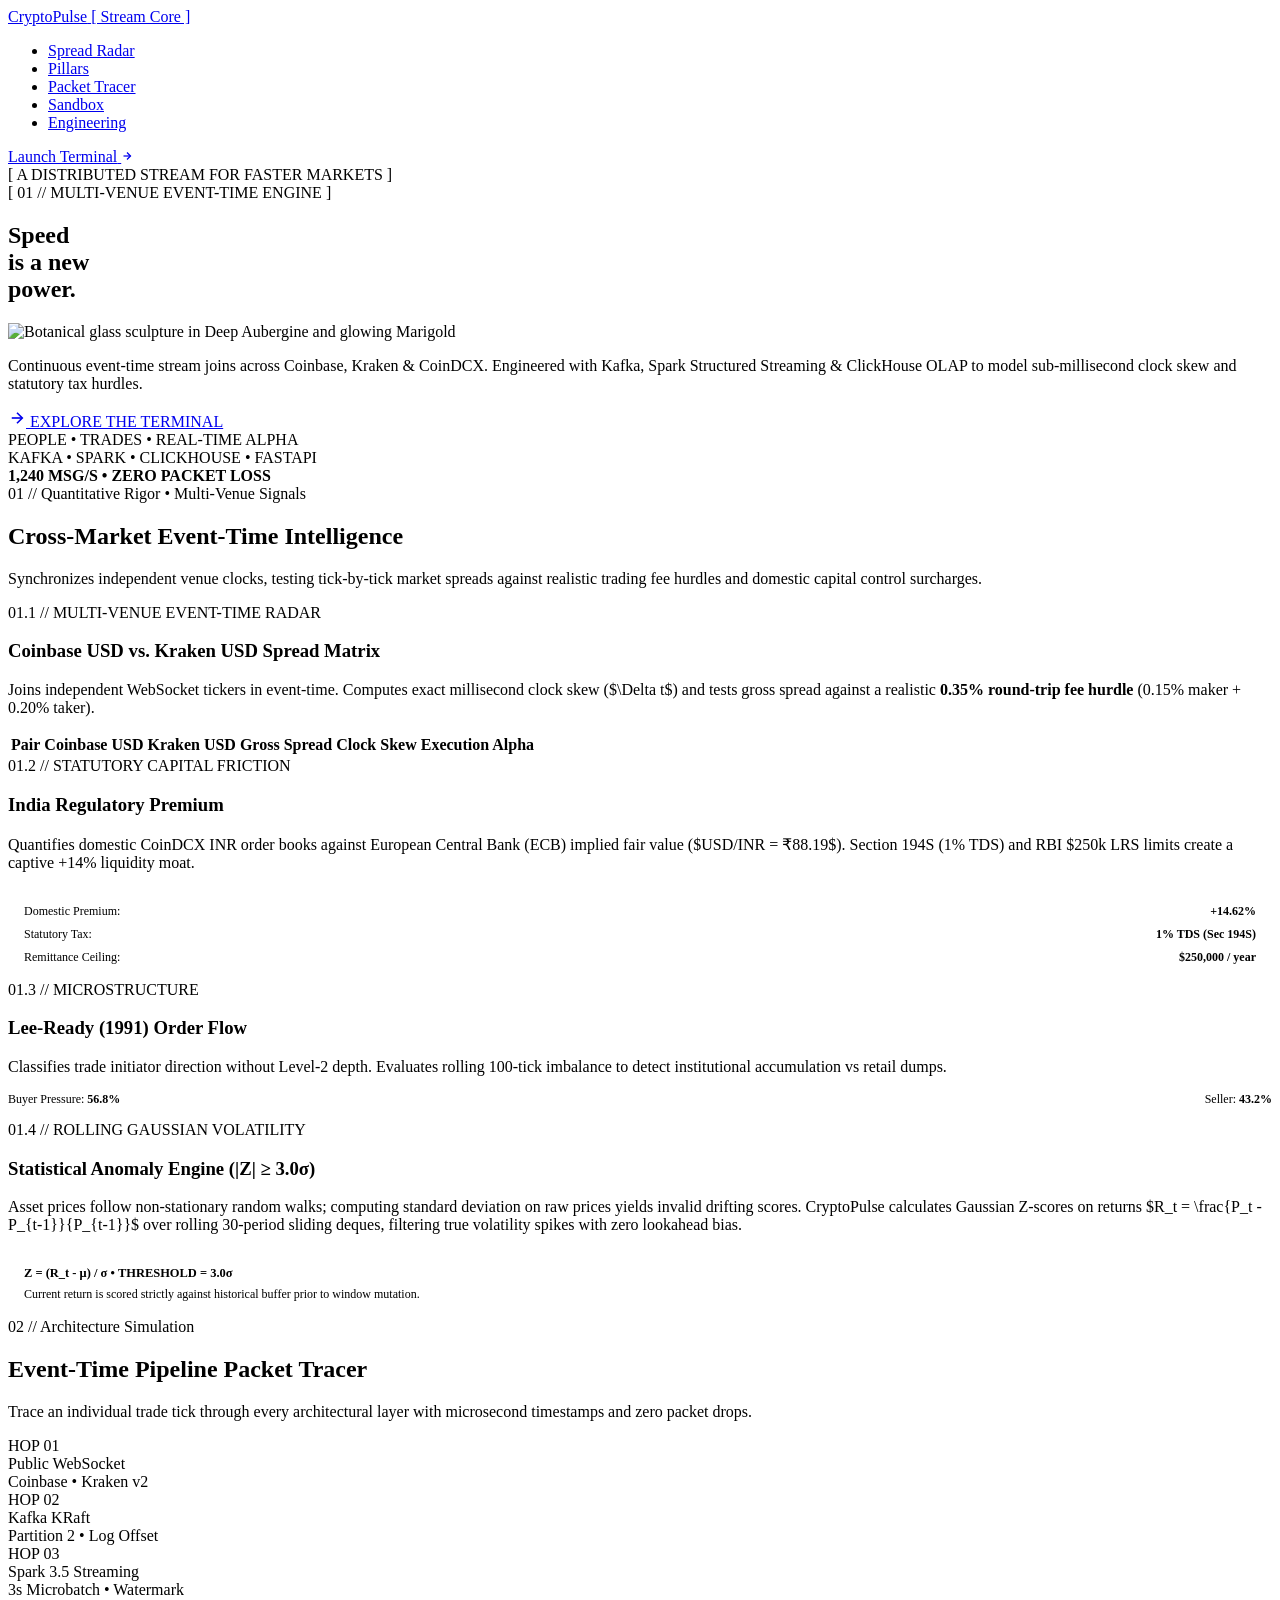
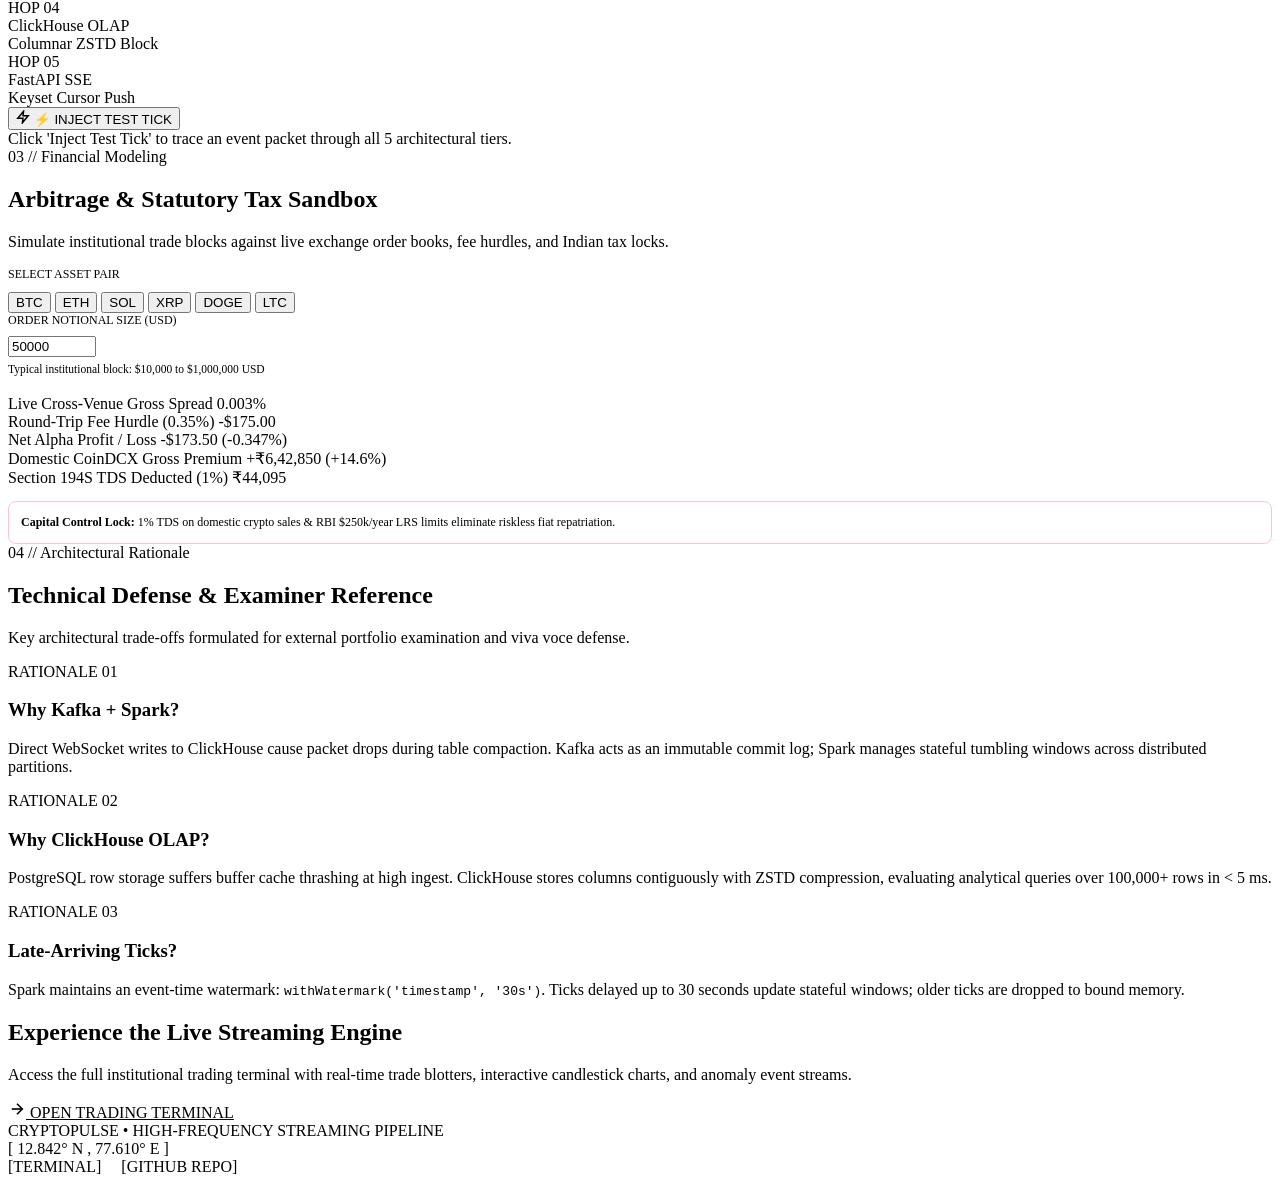
==== commit aa03705d: "style(landing): align landing page with editorial reference design using Ice Silver, Deep Aubergine," ====
--- a/src/production/dashboard/static/landing.html
+++ b/src/production/dashboard/static/landing.html
@@ -3,542 +3,408 @@
 <head>
     <meta charset="UTF-8">
     <meta name="viewport" content="width=device-width, initial-scale=1.0">
-    <title>CryptoPulse &bull; High-Frequency Crypto Analytics &amp; Cross-Market Spread Engine</title>
-    <meta name="description" content="Institutional streaming pipeline with Apache Kafka KRaft, Spark Structured Streaming, and ClickHouse OLAP. Real-time multi-exchange arbitrage and India regulatory premium tracking.">
+    <title>CryptoPulse &bull; Speed is a New Power &bull; Institutional Streaming Pipeline</title>
+    <meta name="description" content="High-art editorial quantitative streaming pipeline with Apache Kafka KRaft, Spark Structured Streaming, and ClickHouse OLAP. Real-time multi-exchange arbitrage and India regulatory premium tracking.">
     
-    <!-- Google Fonts: Inter & JetBrains Mono -->
+    <!-- Google Fonts: Playfair Display, Inter & JetBrains Mono -->
     <link rel="preconnect" href="https://fonts.googleapis.com">
     <link rel="preconnect" href="https://fonts.gstatic.com" crossorigin>
-    <link href="https://fonts.googleapis.com/css2?family=Inter:wght@300;400;500;600;700;800;900&family=JetBrains+Mono:wght@400;500;600;700&display=swap" rel="stylesheet">
+    <link href="https://fonts.googleapis.com/css2?family=Playfair+Display:ital,wght@0,400;0,600;0,700;0,800;1,400;1,600&family=Inter:wght@300;400;500;600;700&family=JetBrains+Mono:wght@400;500;600;700&display=swap" rel="stylesheet">
     
-    <!-- Stylesheets -->
-    <link rel="stylesheet" href="/static/css/landing.css?v=3.2">
+    <!-- Editorial Stylesheet -->
+    <link rel="stylesheet" href="/static/css/landing.css?v=4.0">
     
     <!-- Quantitative Engine Controller -->
-    <script src="/static/js/landing.js?v=3.2" defer></script>
+    <script src="/static/js/landing.js?v=4.0" defer></script>
 </head>
-<body class="landing-page-body dark-theme">
-
-    <!-- Ambient Visual Grid & Spotlight -->
-    <div class="ambient-dot-grid" aria-hidden="true"></div>
-    <div class="ambient-spotlight" aria-hidden="true"></div>
-
-    <!-- ========================================================================= -->
-    <!-- 1. STICKY INSTITUTIONAL COMMAND HEADER                                    -->
-    <!-- ========================================================================= -->
-    <header class="header-glass">
-        <div class="header-container">
-            <!-- Brand Mark -->
-            <a href="/" class="brand-anchor">
-                <div class="brand-icon-box">
-                    <svg width="20" height="20" viewBox="0 0 24 24" fill="none" stroke="currentColor" stroke-width="2.5" stroke-linecap="round" stroke-linejoin="round">
-                        <polygon points="12 2 19 8.5 19 15.5 12 22 5 15.5 5 8.5 12 2"></polygon>
-                        <circle cx="12" cy="12" r="2.5"></circle>
-                        <line x1="12" y1="2" x2="12" y2="9.5"></line>
-                        <line x1="19" y1="8.5" x2="13.5" y2="12"></line>
-                        <line x1="19" y1="15.5" x2="13.5" y2="12"></line>
-                        <line x1="12" y1="22" x2="12" y2="14.5"></line>
-                    </svg>
-                </div>
-                <div class="brand-title-wrap">
-                    <span class="brand-wordmark">CryptoPulse</span>
-                    <span class="brand-tagline">Quantitative Stream Core</span>
-                </div>
+<body class="editorial-body">
+
+    <!-- Architectural Vertical Column Grid Lines Overlay -->
+    <div class="editorial-column-grid" aria-hidden="true">
+        <div class="grid-line-col"></div>
+        <div class="grid-line-col"></div>
+        <div class="grid-line-col"></div>
+        <div class="grid-line-col"></div>
+        <div class="grid-line-col"></div>
+        <div class="grid-line-col"></div>
+        <div class="grid-line-col"></div>
+        <div class="grid-line-col"></div>
+    </div>
+
+    <!-- ========================================================================= -->
+    <!-- 1. MINIMALIST EDITORIAL NAVIGATION                                        -->
+    <!-- ========================================================================= -->
+    <header class="editorial-nav-bar">
+        <div class="nav-inner-container">
+            <a href="/" class="brand-editorial">
+                <span class="brand-logotype">CryptoPulse</span>
+                <span class="brand-subcode">[ Stream Core ]</span>
             </a>
 
-            <!-- Nav Links -->
             <nav>
-                <ul class="nav-links-row">
-                    <li><a href="#showcase" class="nav-link-btn">Spread Radar</a></li>
-                    <li><a href="#pillars" class="nav-link-btn">Architecture Pillars</a></li>
-                    <li><a href="#pipeline-sim" class="nav-link-btn">Packet Tracer</a></li>
-                    <li><a href="#sandbox" class="nav-link-btn">Hurdle Sandbox</a></li>
-                    <li><a href="#viva-defense" class="nav-link-btn">Engineering Specs</a></li>
+                <ul class="editorial-menu-links">
+                    <li><a href="#radar" class="menu-item-link">Spread Radar</a></li>
+                    <li><a href="#pillars" class="menu-item-link">Pillars</a></li>
+                    <li><a href="#tracer" class="menu-item-link">Packet Tracer</a></li>
+                    <li><a href="#sandbox" class="menu-item-link">Sandbox</a></li>
+                    <li><a href="#viva" class="menu-item-link">Engineering</a></li>
                 </ul>
             </nav>
 
-            <!-- Actions -->
-            <div class="header-actions">
-                <div class="engine-telemetry-pill">
-                    <span class="pulsing-status-dot"></span>
-                    <span id="ribbonThroughputVal">1,240 msg/s</span>
-                    <span style="color:var(--lp-text-muted);">|</span>
-                    <span id="ribbonLatencyVal" style="color:var(--lp-marigold-bright);">&lt; 42 ms</span>
-                </div>
-
-                <!-- Theme Switcher -->
-                <button class="theme-toggle-btn" onclick="toggleTheme()" title="Toggle Theme [Press D]" aria-label="Toggle Theme">
-                    <svg class="sun-icon" width="16" height="16" viewBox="0 0 24 24" fill="none" stroke="currentColor" stroke-width="2"><circle cx="12" cy="12" r="5"></circle><line x1="12" y1="1" x2="12" y2="3"></line><line x1="12" y1="21" x2="12" y2="23"></line><line x1="4.22" y1="4.22" x2="5.64" y2="5.64"></line><line x1="18.36" y1="18.36" x2="19.78" y2="19.78"></line><line x1="1" y1="12" x2="3" y2="12"></line><line x1="21" y1="12" x2="23" y2="12"></line><line x1="4.22" y1="19.78" x2="5.64" y2="18.36"></line><line x1="18.36" y1="5.64" x2="19.78" y2="4.22"></line></svg>
-                    <svg class="moon-icon" width="16" height="16" viewBox="0 0 24 24" fill="none" stroke="currentColor" stroke-width="2" style="display:none;"><path d="M21 12.79A9 9 0 1 1 11.21 3 7 7 0 0 0 21 12.79z"></path></svg>
+            <a href="/app" class="nav-terminal-cta">
+                <span>Launch Terminal</span>
+                <svg width="12" height="12" viewBox="0 0 24 24" fill="none" stroke="currentColor" stroke-width="2.5"><line x1="5" y1="12" x2="19" y2="12"></line><polyline points="12 5 19 12 12 19"></polyline></svg>
+            </a>
+        </div>
+    </header>
+
+    <!-- ========================================================================= -->
+    <!-- 2. HERO STAGE - MIRRORING EDITORIAL REFERENCE DESIGN                      -->
+    <!-- ========================================================================= -->
+    <section class="hero-stage">
+        <!-- Top Micro Annotations -->
+        <div class="hero-micro-header">
+            <div>[ A DISTRIBUTED STREAM FOR FASTER MARKETS ]</div>
+            <div>[ 01 // MULTI-VENUE EVENT-TIME ENGINE ]</div>
+        </div>
+
+        <!-- Monumental Typography + Botanical Glass Artwork -->
+        <div class="hero-art-composite">
+            <div class="monumental-headline-wrap">
+                <h1 class="hero-title-serif">
+                    Speed<br>
+                    is a <span class="title-glow-marigold">new</span><br>
+                    power.
+                </h1>
+            </div>
+
+            <div class="hero-art-display">
+                <img src="/static/assets/editorial_hero.jpg" alt="Botanical glass sculpture in Deep Aubergine and glowing Marigold" class="hero-art-image">
+            </div>
+        </div>
+
+        <!-- Bottom Action Row -->
+        <div class="hero-lower-row">
+            <div class="hero-blurb-box">
+                <p class="hero-lead-paragraph">
+                    Continuous event-time stream joins across Coinbase, Kraken &amp; CoinDCX. 
+                    Engineered with Kafka, Spark Structured Streaming &amp; ClickHouse OLAP to model sub-millisecond clock skew and statutory tax hurdles.
+                </p>
+                <a href="/app" class="circle-action-anchor">
+                    <span class="circle-arrow-btn">
+                        <svg width="18" height="18" viewBox="0 0 24 24" fill="none" stroke="currentColor" stroke-width="2.2"><line x1="5" y1="12" x2="19" y2="12"></line><polyline points="12 5 19 12 12 19"></polyline></svg>
+                    </span>
+                    <span>EXPLORE THE TERMINAL</span>
+                </a>
+            </div>
+
+            <div class="hero-meta-right">
+                <div>PEOPLE &bull; TRADES &bull; REAL-TIME ALPHA</div>
+                <div>KAFKA &bull; SPARK &bull; CLICKHOUSE &bull; FASTAPI</div>
+                <div style="color:var(--c-marigold-deep); font-weight:700;">1,240 MSG/S &bull; ZERO PACKET LOSS</div>
+            </div>
+        </div>
+    </section>
+
+    <!-- ========================================================================= -->
+    <!-- 3. LIVE STREAMING TICKER STRIP                                            -->
+    <!-- ========================================================================= -->
+    <div class="editorial-ticker-strip">
+        <div class="ticker-track-flow" id="liveMarqueeTrack">
+            <!-- Dynamically populated via landing.js -->
+        </div>
+    </div>
+
+    <!-- ========================================================================= -->
+    <!-- 4. BENTO EDITORIAL GRID (TECHNICAL PILLARS & RADAR)                       -->
+    <!-- ========================================================================= -->
+    <section class="editorial-section" id="radar">
+        <div class="editorial-section-tag">01 // Quantitative Rigor &bull; Multi-Venue Signals</div>
+        <h2 class="editorial-section-title">Cross-Market Event-Time Intelligence</h2>
+        <p class="editorial-section-desc">
+            Synchronizes independent venue clocks, testing tick-by-tick market spreads against realistic trading fee hurdles and domestic capital control surcharges.
+        </p>
+
+        <div class="editorial-bento-grid">
+            <!-- Card 1: Spread Radar (Span 2) -->
+            <div class="bento-editorial-card span-2">
+                <div>
+                    <div class="card-num-tag">01.1 // MULTI-VENUE EVENT-TIME RADAR</div>
+                    <h3 class="card-head-title">Coinbase USD vs. Kraken USD Spread Matrix</h3>
+                    <p class="card-body-text">
+                        Joins independent WebSocket tickers in event-time. Computes exact millisecond clock skew ($\Delta t$) and tests gross spread against a realistic <strong>0.35% round-trip fee hurdle</strong> (0.15% maker + 0.20% taker).
+                    </p>
+                </div>
+                <div>
+                    <table class="editorial-clean-table">
+                        <thead>
+                            <tr>
+                                <th>Pair</th>
+                                <th>Coinbase USD</th>
+                                <th>Kraken USD</th>
+                                <th>Gross Spread</th>
+                                <th>Clock Skew</th>
+                                <th>Execution Alpha</th>
+                            </tr>
+                        </thead>
+                        <tbody id="quantRadarTableBody">
+                            <!-- Populated dynamically via landing.js -->
+                        </tbody>
+                    </table>
+                </div>
+            </div>
+
+            <!-- Card 2: India Regulatory Moat -->
+            <div class="bento-editorial-card">
+                <div>
+                    <div class="card-num-tag">01.2 // STATUTORY CAPITAL FRICTION</div>
+                    <h3 class="card-head-title">India Regulatory Premium</h3>
+                    <p class="card-body-text">
+                        Quantifies domestic CoinDCX INR order books against European Central Bank (ECB) implied fair value ($USD/INR = ₹88.19$). 
+                        Section 194S (1% TDS) and RBI $250k LRS limits create a captive +14% liquidity moat.
+                    </p>
+                </div>
+                <div style="background:var(--c-ice-silver-subtle); border:1px solid var(--c-aubergine-border); border-radius:10px; padding:16px; font-family:var(--font-mono); font-size:0.75rem;">
+                    <div style="display:flex; justify-content:space-between; margin-bottom:8px;">
+                        <span>Domestic Premium:</span>
+                        <strong style="color:var(--c-marigold-deep);">+14.62%</strong>
+                    </div>
+                    <div style="display:flex; justify-content:space-between; margin-bottom:8px;">
+                        <span>Statutory Tax:</span>
+                        <strong style="color:var(--c-red);">1% TDS (Sec 194S)</strong>
+                    </div>
+                    <div style="display:flex; justify-content:space-between;">
+                        <span>Remittance Ceiling:</span>
+                        <strong>$250,000 / year</strong>
+                    </div>
+                </div>
+            </div>
+
+            <!-- Card 3: Lee-Ready (1991) Order Flow -->
+            <div class="bento-editorial-card">
+                <div>
+                    <div class="card-num-tag">01.3 // MICROSTRUCTURE</div>
+                    <h3 class="card-head-title">Lee-Ready (1991) Order Flow</h3>
+                    <p class="card-body-text">
+                        Classifies trade initiator direction without Level-2 depth. Evaluates rolling 100-tick imbalance to detect institutional accumulation vs retail dumps.
+                    </p>
+                </div>
+                <div style="font-family:var(--font-mono); font-size:0.75rem;">
+                    <div style="display:flex; justify-content:space-between; margin-bottom:6px;">
+                        <span>Buyer Pressure: <strong style="color:var(--c-green);">56.8%</strong></span>
+                        <span>Seller: <strong style="color:var(--c-red);">43.2%</strong></span>
+                    </div>
+                    <div style="width:100%; height:8px; background:var(--c-red-light); border-radius:4px; overflow:hidden; display:flex;">
+                        <div style="width:56.8%; background:var(--c-green);"></div>
+                        <div style="width:43.2%; background:var(--c-red);"></div>
+                    </div>
+                </div>
+            </div>
+
+            <!-- Card 4: Volatility Anomaly (Span 2) -->
+            <div class="bento-editorial-card span-2">
+                <div>
+                    <div class="card-num-tag">01.4 // ROLLING GAUSSIAN VOLATILITY</div>
+                    <h3 class="card-head-title">Statistical Anomaly Engine (|Z| &ge; 3.0&sigma;)</h3>
+                    <p class="card-body-text">
+                        Asset prices follow non-stationary random walks; computing standard deviation on raw prices yields invalid drifting scores. 
+                        CryptoPulse calculates Gaussian Z-scores on returns $R_t = \frac{P_t - P_{t-1}}{P_{t-1}}$ over rolling 30-period sliding deques, filtering true volatility spikes with zero lookahead bias.
+                    </p>
+                </div>
+                <div style="background:var(--c-ice-silver-subtle); border:1px solid var(--c-aubergine-border); border-radius:8px; padding:16px; font-family:var(--font-mono); font-size:0.78rem;">
+                    <div style="color:var(--c-marigold-deep); font-weight:700; margin-bottom:6px;">Z = (R_t - &mu;) / &sigma; &bull; THRESHOLD = 3.0&sigma;</div>
+                    <div style="color:var(--c-aubergine-mid); font-size:0.75rem;">Current return is scored strictly against historical buffer prior to window mutation.</div>
+                </div>
+            </div>
+        </div>
+    </section>
+
+    <!-- ========================================================================= -->
+    <!-- 5. INTERACTIVE EVENT-TIME PACKET TRACER                                    -->
+    <!-- ========================================================================= -->
+    <section class="editorial-section" id="tracer">
+        <div class="editorial-section-tag">02 // Architecture Simulation</div>
+        <h2 class="editorial-section-title">Event-Time Pipeline Packet Tracer</h2>
+        <p class="editorial-section-desc">
+            Trace an individual trade tick through every architectural layer with microsecond timestamps and zero packet drops.
+        </p>
+
+        <div class="tracer-stage-box">
+            <div class="tracer-timeline-nodes">
+                <!-- Hop 1 -->
+                <div class="tracer-step-node" id="simNode1">
+                    <div class="node-serial">HOP 01</div>
+                    <div class="node-label-title">Public WebSocket</div>
+                    <div class="node-latency-tag">Coinbase &bull; Kraken v2</div>
+                </div>
+
+                <!-- Hop 2 -->
+                <div class="tracer-step-node" id="simNode2">
+                    <div class="node-serial">HOP 02</div>
+                    <div class="node-label-title">Kafka KRaft</div>
+                    <div class="node-latency-tag">Partition 2 &bull; Log Offset</div>
+                </div>
+
+                <!-- Hop 3 -->
+                <div class="tracer-step-node" id="simNode3">
+                    <div class="node-serial">HOP 03</div>
+                    <div class="node-label-title">Spark 3.5 Streaming</div>
+                    <div class="node-latency-tag">3s Microbatch &bull; Watermark</div>
+                </div>
+
+                <!-- Hop 4 -->
+                <div class="tracer-step-node" id="simNode4">
+                    <div class="node-serial">HOP 04</div>
+                    <div class="node-label-title">ClickHouse OLAP</div>
+                    <div class="node-latency-tag">Columnar ZSTD Block</div>
+                </div>
+
+                <!-- Hop 5 -->
+                <div class="tracer-step-node" id="simNode5">
+                    <div class="node-serial">HOP 05</div>
+                    <div class="node-label-title">FastAPI SSE</div>
+                    <div class="node-latency-tag">Keyset Cursor Push</div>
+                </div>
+            </div>
+
+            <div class="tracer-action-bar">
+                <button class="btn-inject-packet" id="simFireBtn" onclick="triggerPipelineSimulation()">
+                    <svg width="14" height="14" viewBox="0 0 24 24" fill="none" stroke="currentColor" stroke-width="2.5"><polygon points="13 2 3 14 12 14 11 22 21 10 12 10 13 2"></polygon></svg>
+                    <span>⚡ INJECT TEST TICK</span>
                 </button>
-
-                <!-- Launch Terminal -->
-                <a href="/app" class="terminal-launch-btn">
-                    <span>Launch Terminal</span>
-                    <span style="font-size:0.75rem; font-family:var(--lp-font-mono); opacity:0.85;">[T]</span>
-                    <svg width="14" height="14" viewBox="0 0 24 24" fill="none" stroke="currentColor" stroke-width="2.5"><polyline points="9 18 15 12 9 6"></polyline></svg>
-                </a>
-            </div>
-        </div>
-    </header>
-
-    <!-- ========================================================================= -->
-    <!-- 2. HIGH-DENSITY HERO SECTION                                              -->
-    <!-- ========================================================================= -->
-    <section class="hero-container">
-        <!-- Engine Telemetry Ribbon -->
-        <div class="hero-meta-strip">
-            <span>[KAFKA: KRAFT-PROD]</span>
-            <span style="opacity:0.4;">&bull;</span>
-            <span>[SPARK-3.5: 3s-MICROBATCH]</span>
-            <span style="opacity:0.4;">&bull;</span>
-            <span>[CLICKHOUSE: ZSTD-SIMD]</span>
-            <span style="opacity:0.4;">&bull;</span>
-            <span style="color:var(--lp-green);">ZERO PACKET DROP</span>
-        </div>
-
-        <!-- Heavy Metallic Ice Silver & Radiant Marigold Title -->
-        <h1 class="hero-headline">
-            <span class="headline-silver">Real-Time Multi-Venue Streaming &amp;</span><br>
-            <span class="headline-marigold">Cross-Market Spread Engine</span>
-        </h1>
-
-        <!-- Technical Lead -->
-        <p class="hero-subhead">
-            Continuous event-time stream joins across Coinbase, Kraken, and CoinDCX. 
-            Engineered with Apache Kafka, Spark Structured Streaming, and ClickHouse OLAP 
-            to benchmark sub-millisecond clock skew, 35 bps fee hurdles, and statutory capital controls.
-        </p>
-
-        <!-- CTA Row -->
-        <div class="hero-cta-group">
-            <a href="/app" class="hero-primary-btn">
-                <span>Launch Trading Terminal</span>
-                <svg width="16" height="16" viewBox="0 0 24 24" fill="none" stroke="currentColor" stroke-width="2.5"><line x1="5" y1="12" x2="19" y2="12"></line><polyline points="12 5 19 12 12 19"></polyline></svg>
-            </a>
-            <a href="#pipeline-sim" class="hero-secondary-btn">
-                <svg width="16" height="16" viewBox="0 0 24 24" fill="none" stroke="currentColor" stroke-width="2"><polyline points="4 17 10 11 4 5"></polyline><line x1="12" y1="19" x2="20" y2="19"></line></svg>
-                <span>Inspect Pipeline Tracer</span>
-            </a>
-        </div>
-
-        <!-- ===================================================================== -->
-        <!-- 3. HERO LIVING TERMINAL PREVIEW - THE CENTERPIECE                     -->
-        <!-- ===================================================================== -->
-        <div class="hero-terminal-showcase" id="showcase">
-            <div class="terminal-titlebar">
-                <div class="terminal-traffic-lights">
-                    <span class="traffic-light light-red"></span>
-                    <span class="traffic-light light-yellow"></span>
-                    <span class="traffic-light light-green"></span>
-                </div>
-                <div class="terminal-nav-pills">
-                    <button class="terminal-nav-pill-btn active" data-tab="radar" onclick="switchShowcaseTab('radar')">Cross-Exchange Radar (Coinbase vs Kraken)</button>
-                    <button class="terminal-nav-pill-btn" data-tab="india" onclick="switchShowcaseTab('india')">India Regulatory Surcharge (CoinDCX vs ECB)</button>
-                    <button class="terminal-nav-pill-btn" data-tab="imbalance" onclick="switchShowcaseTab('imbalance')">Lee-Ready (1991) Order Flow</button>
-                </div>
-                <a href="/app" class="terminal-center-title" style="text-decoration:none; color:var(--lp-cyan); font-weight:600;">
-                    Fullscreen Terminal &rarr;
-                </a>
-            </div>
-
-            <div class="terminal-content-grid">
-                <!-- Left Main Live Feed -->
-                <div class="terminal-left-pane">
-                    <!-- Tab 1: Cross-Exchange Radar -->
-                    <div id="showcaseRadarPane">
-                        <div class="pane-section-header">
-                            <span class="pane-title">
-                                <svg width="15" height="15" viewBox="0 0 24 24" fill="none" stroke="currentColor" stroke-width="2.2"><circle cx="12" cy="12" r="10"></circle><polygon points="16.24 7.76 14.12 14.12 7.76 16.24 9.88 9.88 16.24 7.76"></polygon></svg>
-                                Live Event-Time Spread Radar
-                            </span>
-                            <span style="font-family:var(--lp-font-mono); font-size:0.72rem; color:var(--lp-text-muted);">
-                                Round-Trip Fee Hurdle: <strong style="color:var(--lp-amber);">0.35% (35 bps)</strong>
-                            </span>
-                        </div>
-                        <table class="quant-table">
-                            <thead>
-                                <tr>
-                                    <th>Pair</th>
-                                    <th>Coinbase USD</th>
-                                    <th>Kraken USD</th>
-                                    <th>Gross Spread</th>
-                                    <th>Clock Skew</th>
-                                    <th>Alpha Execution</th>
-                                </tr>
-                            </thead>
-                            <tbody id="quantRadarTableBody">
-                                <!-- Populated dynamically via landing.js -->
-                            </tbody>
-                        </table>
-                    </div>
-
-                    <!-- Tab 2: India Regulatory Surcharge -->
-                    <div id="showcaseIndiaPane" style="display:none;">
-                        <div class="pane-section-header">
-                            <span class="pane-title">
-                                <svg width="15" height="15" viewBox="0 0 24 24" fill="none" stroke="currentColor" stroke-width="2.2"><rect x="3" y="11" width="18" height="11" rx="2" ry="2"></rect><path d="M7 11V7a5 5 0 0 1 10 0v4"></path></svg>
-                                Domestic CoinDCX INR vs. ECB Fair Value Conversion (USD/INR = ₹88.19)
-                            </span>
-                            <span style="font-family:var(--lp-font-mono); font-size:0.72rem; color:var(--lp-red);">
-                                Section 194S (1% TDS) &bull; LRS Capped
-                            </span>
-                        </div>
-                        <table class="quant-table">
-                            <thead>
-                                <tr>
-                                    <th>Pair</th>
-                                    <th>CoinDCX INR</th>
-                                    <th>Global Fair Value</th>
-                                    <th>Gross Premium</th>
-                                    <th>Regulatory Regime</th>
-                                </tr>
-                            </thead>
-                            <tbody id="indiaMoatTableBody">
-                                <!-- Populated dynamically via landing.js -->
-                            </tbody>
-                        </table>
-                    </div>
-
-                    <!-- Tab 3: Order Flow Imbalance -->
-                    <div id="showcaseImbalancePane" style="display:none;">
-                        <div class="pane-section-header">
-                            <span class="pane-title">Lee-Ready (1991) Trade Classification &bull; Rolling 100-Tick Imbalance</span>
-                        </div>
-                        <div style="padding: 20px 10px; font-family:var(--lp-font-mono);">
-                            <div style="display:flex; justify-content:space-between; margin-bottom:8px; font-size:0.8rem;">
-                                <span>Institutional Buyer Volume: <strong style="color:var(--lp-green);">56.8%</strong></span>
-                                <span>Seller Volume: <strong style="color:var(--lp-red);">43.2%</strong></span>
-                            </div>
-                            <div style="width:100%; height:10px; background:rgba(239,68,68,0.25); border-radius:5px; overflow:hidden; display:flex;">
-                                <div style="width:56.8%; background:var(--lp-green);"></div>
-                                <div style="width:43.2%; background:var(--lp-red);"></div>
-                            </div>
-                            <div style="margin-top:16px; font-size:0.78rem; color:var(--lp-text-secondary); line-height:1.5;">
-                                Trade initiator direction classified via tick test: if $P_t > P_{t-1}$, buyer initiated (+V); if $P_t < P_{t-1}$, seller initiated (-V).
-                            </div>
-                        </div>
-                    </div>
-                </div>
-
-                <!-- Right Analytical HUD -->
-                <div class="terminal-right-pane">
-                    <div class="pane-section-header">
-                        <span class="pane-title">Quantitative Diagnostics</span>
-                        <span class="pulsing-status-dot"></span>
-                    </div>
-
-                    <div style="display:flex; flex-direction:column; gap:16px; font-family:var(--lp-font-mono);">
-                        <div style="background:var(--lp-bg-card-solid); border:1px solid var(--lp-border); border-radius:6px; padding:12px;">
-                            <div style="font-size:0.7rem; text-transform:uppercase; color:var(--lp-text-muted);">Empirical Market Efficiency</div>
-                            <div style="font-size:1.4rem; font-weight:800; color:var(--lp-cyan);" id="engineEfficiencyMetric">99.7%</div>
-                            <div style="font-size:0.72rem; color:var(--lp-text-secondary);">Spreads > 35 bps close in ~1.4s post-fees</div>
-                        </div>
-
-                        <div style="background:var(--lp-bg-card-solid); border:1px solid var(--lp-border); border-radius:6px; padding:12px;">
-                            <div style="font-size:0.7rem; text-transform:uppercase; color:var(--lp-text-muted);">Event-Time Clock Skew (&Delta;t)</div>
-                            <div style="font-size:1.1rem; font-weight:700; color:var(--lp-text-primary);">&Delta;t = 84 ms</div>
-                            <div style="font-size:0.72rem; color:var(--lp-text-secondary);">Coinbase London &bull; Kraken Frankfurt</div>
-                        </div>
-
-                        <div style="background:var(--lp-bg-card-solid); border:1px solid var(--lp-border); border-radius:6px; padding:12px;">
-                            <div style="font-size:0.7rem; text-transform:uppercase; color:var(--lp-text-muted);">Active Settlement Route</div>
-                            <div style="font-size:0.85rem; font-weight:700; color:var(--lp-green);">Buy Coinbase &rarr; Sell Kraken</div>
-                            <div style="font-size:0.72rem; color:var(--lp-text-secondary);">Negative alpha post 0.35% round-trip</div>
-                        </div>
-                    </div>
-                </div>
-            </div>
-
-            <!-- Terminal Bottom Strip -->
-            <div class="terminal-bottom-strip">
-                <div>STREAM_ID: kraken_ws_v2_cb_stream &bull; BUFFER: 0_DROPPED &bull; COMPACTION: ZSTD_LEVEL_3</div>
-                <div>PRESS <kbd style="background:rgba(255,255,255,0.1); padding:2px 6px; border-radius:4px;">T</kbd> FOR LIVE BLOTTER</div>
-            </div>
-        </div>
-    </section>
-
-    <!-- ========================================================================= -->
-    <!-- 4. CONTINUOUS MARQUEE TICKER TAPE                                         -->
-    <!-- ========================================================================= -->
-    <div class="ticker-ribbon">
-        <div class="ticker-flow" id="liveMarqueeTrack">
-            <!-- Dynamically populated via landing.js -->
-        </div>
-    </div>
-
-    <!-- ========================================================================= -->
-    <!-- 5. BENTO GRID - THE 4 TECHNICAL PILLARS                                   -->
-    <!-- ========================================================================= -->
-    <section class="bento-section" id="pillars">
-        <div class="section-tag">Mathematical Rigor &bull; Architectural Depth</div>
-        <h2 class="section-heading-lg">Four Engineering Pillars Setting CryptoPulse Apart</h2>
-        <p class="section-summary-text">
-            Standard portfolio projects simply insert single-source tutorials into MongoDB. 
-            CryptoPulse formulates real quantitative and regulatory stream problems with empirical validation.
-        </p>
-
-        <div class="bento-grid-layout">
-            <!-- Pillar 1 -->
-            <div class="bento-card">
-                <div class="bento-icon-badge">
-                    <svg width="22" height="22" viewBox="0 0 24 24" fill="none" stroke="currentColor" stroke-width="2.2"><circle cx="12" cy="12" r="10"></circle><polygon points="16.24 7.76 14.12 14.12 7.76 16.24 9.88 9.88 16.24 7.76"></polygon></svg>
-                </div>
-                <h3 class="bento-title">Multi-Venue Clock Skew &amp; Arbitrage</h3>
-                <p class="bento-desc">
-                    Joins independent WebSocket clocks (Coinbase &amp; Kraken) in event-time. Calculates exact clock skew $\Delta t = |t_{\text{Coinbase}} - t_{\text{Kraken}}|$ and tests gross spreads against a realistic 0.35% maker/taker fee hurdle.
-                </p>
-                <div style="font-family:var(--lp-font-mono); font-size:0.75rem; color:var(--lp-cyan); border-top:1px solid var(--lp-border); padding-top:12px;">
-                    EMPIRICAL PERSISTENCE: ~1.4 SECONDS
-                </div>
-            </div>
-
-            <!-- Pillar 2 -->
-            <div class="bento-card">
-                <div class="bento-icon-badge" style="color:var(--lp-amber); background:rgba(245,158,11,0.1); border-color:rgba(245,158,11,0.2);">
-                    <svg width="22" height="22" viewBox="0 0 24 24" fill="none" stroke="currentColor" stroke-width="2.2"><rect x="3" y="11" width="18" height="11" rx="2" ry="2"></rect><path d="M7 11V7a5 5 0 0 1 10 0v4"></path></svg>
-                </div>
-                <h3 class="bento-title">India Regulatory &amp; Liquidity Moat</h3>
-                <p class="bento-desc">
-                    Quantifies the domestic +12% to +16% INR premium on CoinDCX over European Central Bank (ECB) fair value. Explains why cross-border arbitrage cannot extract this spread due to Section 194S (1% TDS) and RBI $250k LRS capital control caps.
-                </p>
-                <div style="font-family:var(--lp-font-mono); font-size:0.75rem; color:var(--lp-amber); border-top:1px solid var(--lp-border); padding-top:12px;">
-                    STATUTORY TAX: 1% TDS LOCK PROTOCOL
-                </div>
-            </div>
-
-            <!-- Pillar 3 -->
-            <div class="bento-card">
-                <div class="bento-icon-badge" style="color:var(--lp-green); background:rgba(16,185,129,0.1); border-color:rgba(16,185,129,0.2);">
-                    <svg width="22" height="22" viewBox="0 0 24 24" fill="none" stroke="currentColor" stroke-width="2.2"><path d="M22 12h-4l-3 9L9 3l-3 9H2"></path></svg>
-                </div>
-                <h3 class="bento-title">Lee-Ready (1991) Microstructure</h3>
-                <p class="bento-desc">
-                    Classifies whether trade ticks execute at bid or ask without requiring Level-2 order books. Computes rolling Order Flow Imbalance (OFI) over 100-tick sliding windows to measure institutional buy/sell pressure.
-                </p>
-                <div style="font-family:var(--lp-font-mono); font-size:0.75rem; color:var(--lp-green); border-top:1px solid var(--lp-border); padding-top:12px;">
-                    ALGORITHM: LEE-READY TICK TEST
-                </div>
-            </div>
-
-            <!-- Pillar 4: Anomaly Detection (Span 3) -->
-            <div class="bento-card span-3" style="display:grid; grid-template-columns: 1.5fr 1fr; gap:24px; align-items:center;">
-                <div>
-                    <div class="bento-icon-badge" style="color:var(--lp-purple); background:rgba(139,92,246,0.1); border-color:rgba(139,92,246,0.2);">
-                        <svg width="22" height="22" viewBox="0 0 24 24" fill="none" stroke="currentColor" stroke-width="2.2"><path d="M12 22s8-4 8-10V5l-8-3-8 3v7c0 6 8 10 8 10z"></path></svg>
-                    </div>
-                    <h3 class="bento-title">Rolling 3.0&sigma; Gaussian Anomaly Detection</h3>
-                    <p class="bento-desc">
-                        Asset prices follow non-stationary random walks; computing standard deviation on raw prices produces drifting statistical errors. CryptoPulse calculates Gaussian Z-scores on price returns $R_t = \frac{P_t - P_{t-1}}{P_{t-1}}$ over rolling 30-period sliding deques, filtering true volatility spikes with zero lookahead bias.
-                    </p>
-                </div>
-                <div style="background:rgba(0,0,0,0.3); border:1px solid var(--lp-border); border-radius:8px; padding:18px; font-family:var(--lp-font-mono); font-size:0.8rem;">
-                    <div style="color:var(--lp-text-muted); margin-bottom:8px;">MATHEMATICAL FORMULATION</div>
-                    <div style="color:var(--lp-cyan); font-weight:700; margin-bottom:12px;">Z = (R_t - &mu;) / &sigma; &bull; |Z| &ge; 3.0&sigma;</div>
-                    <div style="color:var(--lp-text-secondary); font-size:0.75rem; line-height:1.5;">
-                        Strict Temporal Guarantee: Current return $R_t$ is scored strictly against historical buffer prior to window mutation.
-                    </div>
-                </div>
-            </div>
-        </div>
-    </section>
-
-    <!-- ========================================================================= -->
-    <!-- 6. INTERACTIVE PIPELINE PACKET TRACER (GAME CHANGER)                      -->
-    <!-- ========================================================================= -->
-    <section class="bento-section" id="pipeline-sim">
-        <div class="section-tag">Interactive Event-Time Tracer</div>
-        <h2 class="section-heading-lg">End-to-End Streaming Architecture</h2>
-        <p class="section-summary-text">
-            Click to inject a synthetic live trade packet and observe it traverse each hop from exchange WebSocket to your browser with microsecond timestamps.
-        </p>
-
-        <div class="simulator-box">
-            <div class="sim-track-nodes">
-                <!-- Hop 1 -->
-                <div class="sim-node" id="simNode1">
-                    <div class="sim-node-num">HOP 01</div>
-                    <div class="sim-node-title">Coinbase / Kraken WS</div>
-                    <div class="sim-node-latency">t0: Public WebSocket</div>
-                </div>
-
-                <!-- Hop 2 -->
-                <div class="sim-node" id="simNode2">
-                    <div class="sim-node-num">HOP 02</div>
-                    <div class="sim-node-title">Kafka KRaft Broker</div>
-                    <div class="sim-node-latency">t1: Part-2 Off: 492104</div>
-                </div>
-
-                <!-- Hop 3 -->
-                <div class="sim-node" id="simNode3">
-                    <div class="sim-node-num">HOP 03</div>
-                    <div class="sim-node-title">Spark 3.5 Microbatch</div>
-                    <div class="sim-node-latency">t2: 3s Window + Watermark</div>
-                </div>
-
-                <!-- Hop 4 -->
-                <div class="sim-node" id="simNode4">
-                    <div class="sim-node-num">HOP 04</div>
-                    <div class="sim-node-title">ClickHouse OLAP</div>
-                    <div class="sim-node-latency">t3: Columnar ZSTD Flush</div>
-                </div>
-
-                <!-- Hop 5 -->
-                <div class="sim-node" id="simNode5">
-                    <div class="sim-node-num">HOP 05</div>
-                    <div class="sim-node-title">FastAPI SSE Serving</div>
-                    <div class="sim-node-latency">t4: Keyset Cursor Broadcast</div>
-                </div>
-            </div>
-
-            <div class="sim-controls-bar">
-                <button class="sim-fire-btn" id="simFireBtn" onclick="triggerPipelineSimulation()">
-                    <svg width="14" height="14" viewBox="0 0 24 24" fill="none" stroke="currentColor" stroke-width="2.5"><polygon points="13 2 3 14 12 14 11 22 21 10 12 10 13 2"></polygon></svg>
-                    <span>⚡ Inject Live Test Tick</span>
-                </button>
-                <div class="sim-log-output" id="simLogOutput">
-                    Click 'Inject Live Test Tick' to trace an event packet through all 5 architectural tiers.
-                </div>
-            </div>
-        </div>
-    </section>
-
-    <!-- ========================================================================= -->
-    <!-- 7. QUANTITATIVE SANDBOX & SPREAD CALCULATOR                               -->
-    <!-- ========================================================================= -->
-    <section class="bento-section" id="sandbox">
-        <div class="section-tag">Interactive Quantitative Sandbox</div>
-        <h2 class="section-heading-lg">Arbitrage &amp; Statutory Hurdle Calculator</h2>
-        <p class="section-summary-text">
+                <div class="tracer-live-log" id="simLogOutput">
+                    Click 'Inject Test Tick' to trace an event packet through all 5 architectural tiers.
+                </div>
+            </div>
+        </div>
+    </section>
+
+    <!-- ========================================================================= -->
+    <!-- 6. QUANTITATIVE SANDBOX & SPREAD CALCULATOR                               -->
+    <!-- ========================================================================= -->
+    <section class="editorial-section" id="sandbox">
+        <div class="editorial-section-tag">03 // Financial Modeling</div>
+        <h2 class="editorial-section-title">Arbitrage &amp; Statutory Tax Sandbox</h2>
+        <p class="editorial-section-desc">
             Simulate institutional trade blocks against live exchange order books, fee hurdles, and Indian tax locks.
         </p>
 
-        <div class="calc-shell">
-            <div class="calc-dual-grid">
-                <!-- Inputs Side -->
-                <div class="calc-input-block">
-                    <div>
-                        <label style="font-size:0.8rem; font-family:var(--lp-font-mono); color:var(--lp-text-muted); display:block; margin-bottom:8px;">SELECT ASSET</label>
-                        <div class="calc-asset-buttons">
-                            <button class="calc-asset-btn active" data-sym="BTC" onclick="selectAsset('BTC')">BTC</button>
-                            <button class="calc-asset-btn" data-sym="ETH" onclick="selectAsset('ETH')">ETH</button>
-                            <button class="calc-asset-btn" data-sym="SOL" onclick="selectAsset('SOL')">SOL</button>
-                            <button class="calc-asset-btn" data-sym="XRP" onclick="selectAsset('XRP')">XRP</button>
-                            <button class="calc-asset-btn" data-sym="DOGE" onclick="selectAsset('DOGE')">DOGE</button>
-                            <button class="calc-asset-btn" data-sym="LTC" onclick="selectAsset('LTC')">LTC</button>
-                        </div>
-                    </div>
-
-                    <div>
-                        <label for="notionalInput" style="font-size:0.8rem; font-family:var(--lp-font-mono); color:var(--lp-text-muted); display:block; margin-bottom:8px;">SIMULATED NOTIONAL SIZE (USD)</label>
-                        <input type="number" id="notionalInput" class="calc-notional-input" value="50000" step="10000" min="1000" max="5000000" oninput="onNotionalInput(this.value)">
-                        <span style="font-size:0.75rem; color:var(--lp-text-muted); margin-top:4px; display:block;">Typical institutional block: $10k to $1M USD</span>
-                    </div>
-
-                    <div id="calcVerdictBox">
+        <div class="sandbox-card-box">
+            <div class="sandbox-split-layout">
+                <!-- Left Input Controls -->
+                <div>
+                    <label style="font-family:var(--font-mono); font-size:0.75rem; text-transform:uppercase; color:var(--c-aubergine-mid); display:block; margin-bottom:10px;">Select Asset Pair</label>
+                    <div class="asset-selection-pills">
+                        <button class="asset-pill-select active" data-sym="BTC" onclick="selectAsset('BTC')">BTC</button>
+                        <button class="asset-pill-select" data-sym="ETH" onclick="selectAsset('ETH')">ETH</button>
+                        <button class="asset-pill-select" data-sym="SOL" onclick="selectAsset('SOL')">SOL</button>
+                        <button class="asset-pill-select" data-sym="XRP" onclick="selectAsset('XRP')">XRP</button>
+                        <button class="asset-pill-select" data-sym="DOGE" onclick="selectAsset('DOGE')">DOGE</button>
+                        <button class="asset-pill-select" data-sym="LTC" onclick="selectAsset('LTC')">LTC</button>
+                    </div>
+
+                    <label for="notionalInput" style="font-family:var(--font-mono); font-size:0.75rem; text-transform:uppercase; color:var(--c-aubergine-mid); display:block; margin-bottom:8px;">Order Notional Size (USD)</label>
+                    <input type="number" id="notionalInput" class="notional-num-input" value="50000" step="10000" min="1000" max="5000000" oninput="onNotionalInput(this.value)">
+                    <span style="font-family:var(--font-mono); font-size:0.72rem; color:var(--c-aubergine-mid); margin-top:6px; display:block;">Typical institutional block: $10,000 to $1,000,000 USD</span>
+
+                    <div id="calcVerdictBox" style="margin-top:20px;">
                         <!-- Populated dynamically via landing.js -->
                     </div>
                 </div>
 
-                <!-- Outputs Side -->
-                <div class="calc-results-card">
-                    <div class="metric-line-item">
-                        <span style="color:var(--lp-text-secondary);">Live Cross-Venue Gross Spread</span>
-                        <span class="metric-line-val" id="calcGrossVal">0.003%</span>
-                    </div>
-                    <div class="metric-line-item">
-                        <span style="color:var(--lp-text-secondary);">Round-Trip Fee Hurdle (0.35%)</span>
-                        <span class="metric-line-val" style="color:var(--lp-amber);" id="calcHurdleVal">-$175.00</span>
-                    </div>
-                    <div class="metric-line-item">
-                        <span style="color:var(--lp-text-secondary);">Net Alpha Profit / Loss</span>
-                        <span class="metric-line-val" id="calcNetVal">-$173.50 (-0.347%)</span>
-                    </div>
-                    <div class="metric-line-item">
-                        <span style="color:var(--lp-text-secondary);">Domestic CoinDCX Gross Premium</span>
-                        <span class="metric-line-val" style="color:var(--lp-cyan);" id="calcPremVal">+₹6,42,850 (+14.6%)</span>
-                    </div>
-                    <div class="metric-line-item">
-                        <span style="color:var(--lp-text-secondary);">Section 194S TDS Deducted (1%)</span>
-                        <span class="metric-line-val" style="color:var(--lp-red);" id="calcTdsVal">₹44,095</span>
-                    </div>
-
-                    <div style="margin-top:14px; padding:10px 12px; background:rgba(239,68,68,0.1); border:1px solid rgba(239,68,68,0.25); border-radius:6px; font-size:0.75rem; color:var(--lp-red); line-height:1.4;">
-                        <strong>Capital Control Lock:</strong> 1% TDS on domestic sells and RBI $250k/year LRS limits eliminate riskless fiat repatriation.
-                    </div>
-                </div>
-            </div>
-        </div>
-    </section>
-
-    <!-- ========================================================================= -->
-    <!-- 8. EXTERNAL EXAMINER & VIVA DEFENSE SPECS                                 -->
-    <!-- ========================================================================= -->
-    <section class="bento-section" id="viva-defense">
-        <div class="section-tag">Academic &amp; Portfolio Defense Guide</div>
-        <h2 class="section-heading-lg">Architectural Rationale for Examiners</h2>
-        <p class="section-summary-text">
-            Concrete architectural justifications for external viva voce examinations and technical defense.
+                <!-- Right Calculated Breakdown -->
+                <div class="sandbox-calc-output">
+                    <div class="metric-audit-row">
+                        <span>Live Cross-Venue Gross Spread</span>
+                        <span class="audit-val-num" id="calcGrossVal">0.003%</span>
+                    </div>
+                    <div class="metric-audit-row">
+                        <span>Round-Trip Fee Hurdle (0.35%)</span>
+                        <span class="audit-val-num" style="color:var(--c-marigold-deep);" id="calcHurdleVal">-$175.00</span>
+                    </div>
+                    <div class="metric-audit-row">
+                        <span>Net Alpha Profit / Loss</span>
+                        <span class="audit-val-num" id="calcNetVal">-$173.50 (-0.347%)</span>
+                    </div>
+                    <div class="metric-audit-row">
+                        <span>Domestic CoinDCX Gross Premium</span>
+                        <span class="audit-val-num" style="color:var(--c-marigold-deep);" id="calcPremVal">+₹6,42,850 (+14.6%)</span>
+                    </div>
+                    <div class="metric-audit-row">
+                        <span>Section 194S TDS Deducted (1%)</span>
+                        <span class="audit-val-num" style="color:var(--c-red);" id="calcTdsVal">₹44,095</span>
+                    </div>
+
+                    <div style="margin-top:14px; padding:12px; background:var(--c-red-light); border:1px solid rgba(225, 29, 72, 0.25); border-radius:8px; font-size:0.75rem; color:var(--c-red); line-height:1.4;">
+                        <strong>Capital Control Lock:</strong> 1% TDS on domestic crypto sales &amp; RBI $250k/year LRS limits eliminate riskless fiat repatriation.
+                    </div>
+                </div>
+            </div>
+        </div>
+    </section>
+
+    <!-- ========================================================================= -->
+    <!-- 7. ENGINEERING SPECS / VIVA DEFENSE                                       -->
+    <!-- ========================================================================= -->
+    <section class="editorial-section" id="viva">
+        <div class="editorial-section-tag">04 // Architectural Rationale</div>
+        <h2 class="editorial-section-title">Technical Defense &amp; Examiner Reference</h2>
+        <p class="editorial-section-desc">
+            Key architectural trade-offs formulated for external portfolio examination and viva voce defense.
         </p>
 
-        <div class="bento-grid-layout">
-            <div class="bento-card">
-                <div style="font-family:var(--lp-font-mono); font-size:0.75rem; color:var(--lp-cyan); margin-bottom:8px;">Q1: WHY KAFKA + SPARK?</div>
-                <h4 style="font-size:1.05rem; font-weight:700; color:var(--lp-text-primary); margin-bottom:8px;">Decoupled Buffer &amp; State</h4>
-                <p style="font-size:0.85rem; color:var(--lp-text-secondary); line-height:1.5;">
+        <div class="editorial-bento-grid">
+            <div class="bento-editorial-card">
+                <div class="card-num-tag">RATIONALE 01</div>
+                <h3 class="card-head-title">Why Kafka + Spark?</h3>
+                <p class="card-body-text">
                     Direct WebSocket writes to ClickHouse cause packet drops during table compaction. Kafka acts as an immutable commit log; Spark manages stateful tumbling windows across distributed partitions.
                 </p>
             </div>
 
-            <div class="bento-card">
-                <div style="font-family:var(--lp-font-mono); font-size:0.75rem; color:var(--lp-green); margin-bottom:8px;">Q2: WHY CLICKHOUSE OLAP?</div>
-                <h4 style="font-size:1.05rem; font-weight:700; color:var(--lp-text-primary); margin-bottom:8px;">SIMD Vectorized Execution</h4>
-                <p style="font-size:0.85rem; color:var(--lp-text-secondary); line-height:1.5;">
-                    PostgreSQL row storage suffers buffer cache thrashing at high ingest. ClickHouse stores columns contiguously with ZSTD, evaluating aggregations over 100,000+ rows in under 5 milliseconds.
+            <div class="bento-editorial-card">
+                <div class="card-num-tag">RATIONALE 02</div>
+                <h3 class="card-head-title">Why ClickHouse OLAP?</h3>
+                <p class="card-body-text">
+                    PostgreSQL row storage suffers buffer cache thrashing at high ingest. ClickHouse stores columns contiguously with ZSTD compression, evaluating analytical queries over 100,000+ rows in &lt; 5 ms.
                 </p>
             </div>
 
-            <div class="bento-card">
-                <div style="font-family:var(--lp-font-mono); font-size:0.75rem; color:var(--lp-amber); margin-bottom:8px;">Q3: LATE-ARRIVING DATA?</div>
-                <h4 style="font-size:1.05rem; font-weight:700; color:var(--lp-text-primary); margin-bottom:8px;">Event-Time Watermarks</h4>
-                <p style="font-size:0.85rem; color:var(--lp-text-secondary); line-height:1.5;">
-                    Spark maintains a 30-second watermark: <code>withWatermark('timestamp', '30s')</code>. Ticks delayed up to 30s update stateful windows; older ticks are discarded to bound memory growth.
+            <div class="bento-editorial-card">
+                <div class="card-num-tag">RATIONALE 03</div>
+                <h3 class="card-head-title">Late-Arriving Ticks?</h3>
+                <p class="card-body-text">
+                    Spark maintains an event-time watermark: <code>withWatermark('timestamp', '30s')</code>. Ticks delayed up to 30 seconds update stateful windows; older ticks are dropped to bound memory.
                 </p>
             </div>
         </div>
     </section>
 
     <!-- ========================================================================= -->
-    <!-- 9. INSTITUTIONAL CTA BANNER                                               -->
-    <!-- ========================================================================= -->
-    <section class="bento-section">
-        <div class="institutional-cta-box">
-            <h2 class="cta-box-title">Ready to Inspect the Live Production Stream?</h2>
-            <p class="cta-box-sub">
-                Explore real-time trade blotters, interactive order book depth, anomaly event feeds, and dual-currency conversion in the institutional terminal.
+    <!-- 8. BOTTOM EDITORIAL CALLOUT & FOOTER                                      -->
+    <!-- ========================================================================= -->
+    <section class="editorial-section">
+        <div class="editorial-cta-callout">
+            <h2 class="cta-callout-title">Experience the Live Streaming Engine</h2>
+            <p class="cta-callout-desc">
+                Access the full institutional trading terminal with real-time trade blotters, interactive candlestick charts, and anomaly event streams.
             </p>
-            <a href="/app" class="hero-primary-btn" style="display:inline-flex;">
-                <span>Open Trading Terminal [Press T]</span>
-                <svg width="16" height="16" viewBox="0 0 24 24" fill="none" stroke="currentColor" stroke-width="2.5"><polyline points="9 18 15 12 9 6"></polyline></svg>
+            <a href="/app" class="circle-action-anchor" style="color:var(--c-ice-silver-light); justify-content:center;">
+                <span class="circle-arrow-btn" style="border-color:var(--c-ice-silver-light); color:var(--c-ice-silver-light);">
+                    <svg width="18" height="18" viewBox="0 0 24 24" fill="none" stroke="currentColor" stroke-width="2.2"><line x1="5" y1="12" x2="19" y2="12"></line><polyline points="12 5 19 12 12 19"></polyline></svg>
+                </span>
+                <span>OPEN TRADING TERMINAL</span>
             </a>
         </div>
     </section>
 
-    <!-- ========================================================================= -->
-    <!-- 10. CLEAN TECHNICAL FOOTER                                                -->
-    <!-- ========================================================================= -->
-    <footer class="page-footer">
-        <div class="footer-inner-wrap">
-            <div style="display:flex; align-items:center; gap:10px;">
-                <span style="font-weight:700; color:var(--lp-text-primary);">CryptoPulse</span>
-                <span style="color:var(--lp-text-faint);">&bull;</span>
-                <span>Distributed Streaming &amp; Multi-Venue Arbitrage Engine</span>
-            </div>
-
-            <div style="display:flex; gap:20px; font-family:var(--lp-font-mono); font-size:0.75rem;">
-                <a href="/app" style="color:var(--lp-text-secondary); text-decoration:none;">[Terminal]</a>
-                <a href="#pipeline-sim" style="color:var(--lp-text-secondary); text-decoration:none;">[Tracer]</a>
-                <a href="https://github.com/Soorya005/CryptoPulse" target="_blank" rel="noopener noreferrer" style="color:var(--lp-cyan); text-decoration:none;">[GitHub Repo]</a>
+    <footer class="editorial-site-footer">
+        <div class="footer-columns-wrap">
+            <div>CRYPTOPULSE &bull; HIGH-FREQUENCY STREAMING PIPELINE</div>
+            <div>[ 12.842&deg; N , 77.610&deg; E ]</div>
+            <div>
+                <a href="/app" style="color:var(--c-aubergine); text-decoration:none; margin-right:16px;">[TERMINAL]</a>
+                <a href="https://github.com/Soorya005/CryptoPulse" target="_blank" rel="noopener noreferrer" style="color:var(--c-marigold-deep); text-decoration:none;">[GITHUB REPO]</a>
             </div>
         </div>
     </footer>
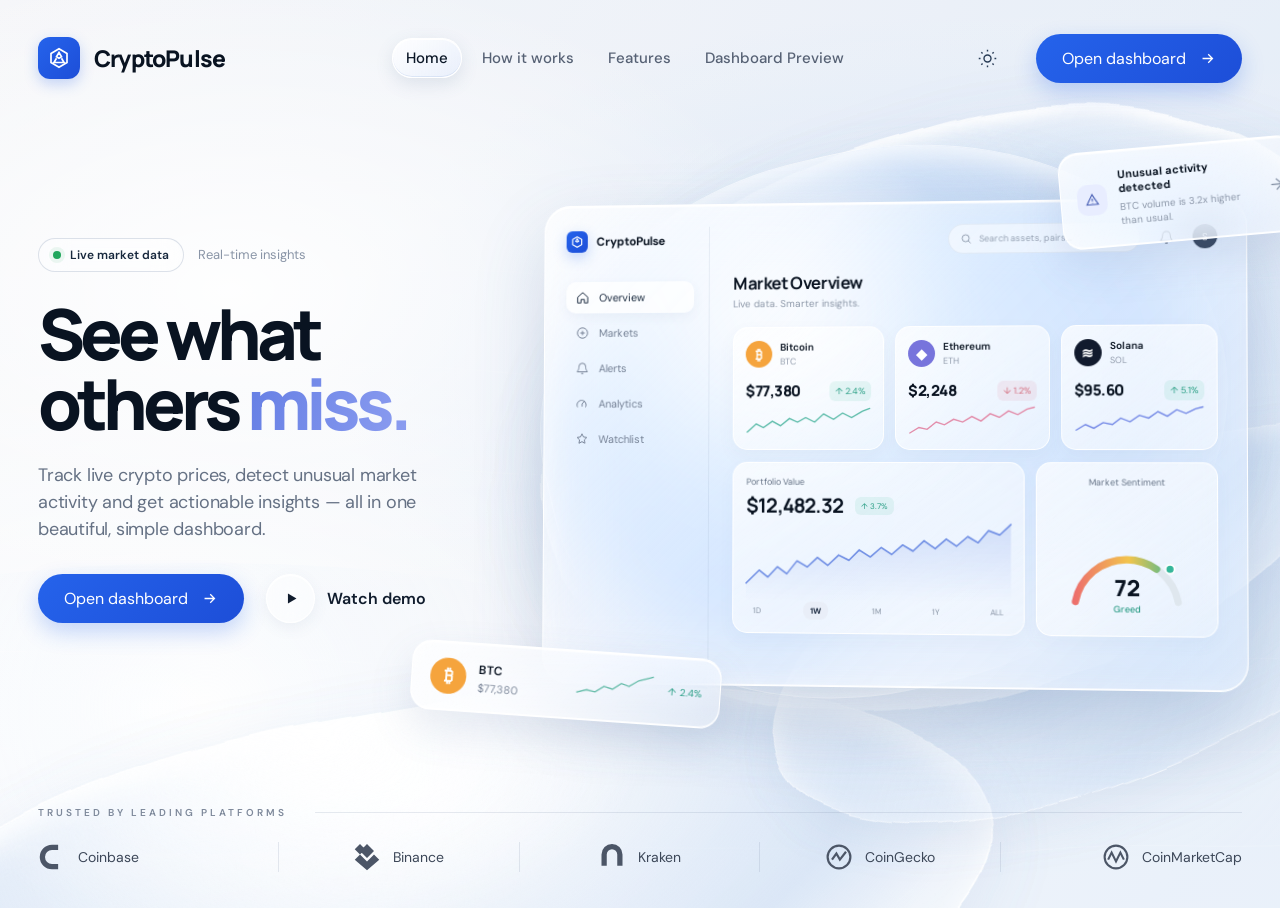
==== commit fd76a478: "feat: Initial release of Dual-Currency Real-Time Crypto Streaming Pipeline" ====
--- a/src/production/dashboard/static/landing.html
+++ b/src/production/dashboard/static/landing.html
@@ -1,413 +1,322 @@
 <!DOCTYPE html>
 <html lang="en">
 <head>
-    <meta charset="UTF-8">
-    <meta name="viewport" content="width=device-width, initial-scale=1.0">
-    <title>CryptoPulse &bull; Speed is a New Power &bull; Institutional Streaming Pipeline</title>
-    <meta name="description" content="High-art editorial quantitative streaming pipeline with Apache Kafka KRaft, Spark Structured Streaming, and ClickHouse OLAP. Real-time multi-exchange arbitrage and India regulatory premium tracking.">
-    
-    <!-- Google Fonts: Playfair Display, Inter & JetBrains Mono -->
-    <link rel="preconnect" href="https://fonts.googleapis.com">
-    <link rel="preconnect" href="https://fonts.gstatic.com" crossorigin>
-    <link href="https://fonts.googleapis.com/css2?family=Playfair+Display:ital,wght@0,400;0,600;0,700;0,800;1,400;1,600&family=Inter:wght@300;400;500;600;700&family=JetBrains+Mono:wght@400;500;600;700&display=swap" rel="stylesheet">
-    
-    <!-- Editorial Stylesheet -->
-    <link rel="stylesheet" href="/static/css/landing.css?v=4.0">
-    
-    <!-- Quantitative Engine Controller -->
-    <script src="/static/js/landing.js?v=4.0" defer></script>
+<meta charset="UTF-8" />
+<meta name="viewport" content="width=device-width, initial-scale=1.0" />
+<meta name="theme-color" content="#eaf0f8" />
+<title>CryptoPulse — See what others miss</title>
+<link rel="preconnect" href="https://fonts.googleapis.com">
+<link rel="preconnect" href="https://fonts.gstatic.com" crossorigin>
+<link rel="stylesheet" href="https://fonts.googleapis.com/css2?family=DM+Sans:wght@400;500;600;700&family=Manrope:wght@400;500;600;700;800&display=swap">
+<style>
+:root{--ink:#091321;--muted:#697486;--line:rgba(105,121,145,.18);--glass:rgba(255,255,255,.58);--blue:#7188ed;--green:#28a88b}
+*{box-sizing:border-box}html{scroll-behavior:smooth}body{margin:0;color:var(--ink);font-family:'DM Sans',sans-serif;background:#edf2f9;overflow-x:hidden}
+button,a{font:inherit}button{cursor:pointer}
+.scene{position:relative;min-height:100vh;isolation:isolate;overflow:hidden;background:radial-gradient(ellipse at 72% 40%,#d5e4f8 0%,transparent 45%),radial-gradient(ellipse at 12% 78%,#fff 0%,transparent 38%),linear-gradient(118deg,#f4f5f8 0%,#e8eef7 54%,#dce8f7 100%)}
+#water{position:absolute;inset:0;width:100%;height:100%;z-index:-2;pointer-events:none}
+.scene:before{content:"";position:absolute;inset:0;z-index:-1;pointer-events:none;background:radial-gradient(ellipse at 18% 32%,rgba(255,255,255,.92),transparent 38%),linear-gradient(180deg,rgba(255,255,255,.14),rgba(255,255,255,.38))}
+.water-shape{position:absolute;z-index:-1;pointer-events:none;border-radius:48% 52% 56% 44%;filter:url(#liquidDistort);transform:translateZ(0);will-change:transform;overflow:visible}
+.water-shape.one{width:850px;height:565px;right:-100px;top:130px;border:2px solid rgba(255,255,255,.78);background:radial-gradient(ellipse at 36% 18%,rgba(255,255,255,.94),rgba(255,255,255,.2) 20%,transparent 36%),radial-gradient(ellipse at 42% 45%,rgba(255,255,255,.52),rgba(155,190,235,.28) 43%,rgba(255,255,255,.09) 68%,rgba(116,159,218,.08) 78%,transparent 82%);box-shadow:inset 0 5px 14px rgba(255,255,255,.98),inset 0 -22px 45px rgba(255,255,255,.48),inset 24px 0 55px rgba(255,255,255,.38),0 30px 80px rgba(107,143,196,.16);transform:rotate(-16deg)}
+.water-shape.two{width:1120px;height:420px;left:-120px;bottom:-215px;border:2px solid rgba(255,255,255,.9);background:radial-gradient(ellipse at 42% 5%,rgba(255,255,255,.98),rgba(255,255,255,.42) 22%,transparent 38%),radial-gradient(ellipse at 50% 20%,rgba(255,255,255,.68),rgba(171,201,239,.28) 56%,rgba(255,255,255,.13) 73%,transparent 79%);box-shadow:inset 0 13px 30px rgba(255,255,255,.95),inset 0 -18px 44px rgba(255,255,255,.45),0 15px 65px rgba(121,155,204,.12);transform:rotate(-10deg)}
+.water-shape.three{width:720px;height:310px;right:-190px;bottom:130px;border:1px solid rgba(255,255,255,.65);background:radial-gradient(ellipse at 28% 25%,rgba(255,255,255,.72),transparent 35%),linear-gradient(130deg,rgba(255,255,255,.42),rgba(160,195,238,.22) 58%,rgba(255,255,255,.12));box-shadow:inset 0 8px 24px #ffffff8c,0 16px 50px #7899c522;transform:rotate(-22deg)}
+.wrap{max-width:1260px;margin:auto;padding:0 28px}
+header{height:116px;display:flex;align-items:center;justify-content:space-between;position:relative;z-index:5}
+.brand{display:flex;align-items:center;gap:14px;text-decoration:none;color:var(--ink);font-family:Manrope,sans-serif;font-size:23px;font-weight:800;letter-spacing:-.8px}
+.brand-mark{width:42px;height:42px;border-radius:12px;background:linear-gradient(135deg,#2563eb,#1d4ed8);color:#fff;display:grid;place-items:center;box-shadow:0 5px 14px rgba(37,99,235,.25)}
+.brand-mark svg{width:24px;height:24px}
+nav{position:relative;display:flex;align-items:center;gap:6px;margin-left:55px}
+nav a{position:relative;z-index:1;text-decoration:none;color:#566174;font-size:15px;font-weight:500;padding:10px 14px;border-radius:99px;transition:color .25s,background-color .25s}
+nav a:not(.active):hover{color:#0b1727;background:rgba(255,255,255,.38)}
+nav a.active{color:#0b1727}
+.nav-pill{position:absolute;left:0;top:0;height:100%;width:0;border-radius:99px;z-index:0;pointer-events:none;opacity:0;background:linear-gradient(145deg,rgba(255,255,255,.95),rgba(226,235,252,.62));border:1px solid rgba(255,255,255,.98);box-shadow:0 6px 18px rgba(79,104,145,.14),inset 0 1px 0 #fff,inset 0 -1px 0 rgba(160,185,225,.28);will-change:transform,width}
+.nav-pill.ready{opacity:1;transition:opacity .3s,transform .55s cubic-bezier(.3,1.2,.4,1),width .55s cubic-bezier(.3,1.2,.4,1)}
+.header-actions{display:flex;align-items:center;gap:30px}
+.theme-toggle{border:0;background:transparent;color:#293c56;padding:8px;display:grid;place-items:center}
+.theme-toggle svg{width:21px;height:21px}
+.primary{border:0;border-radius:999px;background:linear-gradient(135deg,#2563eb,#1d4ed8);color:white;padding:14px 26px;min-width:196px;display:inline-flex;align-items:center;justify-content:center;gap:13px;box-shadow:0 9px 22px rgba(37,99,235,.25);transition:transform .2s,box-shadow .2s;text-decoration:none}
+.primary:hover{transform:translateY(-2px);box-shadow:0 13px 26px rgba(11,27,48,.23)}
+.primary svg{width:17px;height:17px}
+.hero{min-height:690px;display:grid;grid-template-columns:43% 57%;align-items:center;position:relative;padding-bottom:35px}
+.copy{position:relative;z-index:3;padding-bottom:26px}
+.eyebrow{display:inline-flex;align-items:center;gap:9px;border:1px solid rgba(129,148,177,.27);border-radius:99px;padding:8px 14px;background:rgba(255,255,255,.34);font-size:12px;font-weight:600;color:#17283d;backdrop-filter:blur(14px)}
+.dot{width:8px;height:8px;border-radius:50%;background:#20a65c;box-shadow:0 0 0 4px rgba(32,166,92,.08)}
+.eyebrow-note{display:inline-block;margin-left:14px;color:#8a95a7;font-size:13px}
+h1{font-family:Manrope,sans-serif;font-size:clamp(58px,5.5vw,82px);line-height:.99;letter-spacing:-5px;margin:27px 0 24px;font-weight:800;max-width:540px}
+h1 span{background:linear-gradient(105deg,#647ee4,#8c9df0);-webkit-background-clip:text;background-clip:text;color:transparent}
+.lead{font-size:18px;line-height:1.48;color:#657184;max-width:440px;margin:0 0 32px;letter-spacing:-.2px}
+.hero-actions{display:flex;align-items:center;gap:22px}
+.demo{border:0;background:transparent;display:flex;align-items:center;gap:12px;color:#101c2d;font-weight:600;padding:0}
+.play{width:49px;height:49px;border-radius:50%;border:1px solid rgba(255,255,255,.9);background:rgba(255,255,255,.43);box-shadow:0 5px 15px rgba(71,100,145,.08),inset 0 1px 0 white;display:grid;place-items:center;backdrop-filter:blur(12px);transition:.2s}
+.play:hover{transform:scale(1.07);background:#fff}
+.play svg{width:17px;height:17px;margin-left:2px}
+.visual{position:relative;height:620px;display:flex;align-items:center;justify-content:center;margin-left:-20px}
+.orb{position:absolute;width:690px;height:540px;top:15px;left:5px;border-radius:48% 52% 52% 48%;background:radial-gradient(ellipse at 37% 25%,rgba(255,255,255,.9),rgba(188,213,246,.48) 33%,rgba(125,165,220,.15) 62%,transparent 72%);border:1px solid rgba(255,255,255,.65);box-shadow:inset 0 8px 30px rgba(255,255,255,.85),0 25px 60px rgba(113,145,190,.12);transform:rotate(-13deg);animation:float 8s ease-in-out infinite}
+@keyframes float{0%,100%{transform:rotate(-13deg) translateY(0) scale(1)}50%{transform:rotate(-10deg) translateY(-12px) scale(1.015)}}
+.dashboard{position:relative;z-index:2;width:min(735px,112%);min-height:486px;border:1px solid rgba(255,255,255,.98);border-radius:27px;background:linear-gradient(135deg,rgba(255,255,255,.66),rgba(246,249,255,.38) 48%,rgba(225,236,251,.48));box-shadow:0 30px 75px rgba(76,104,149,.2),inset 0 1.5px 0 #fff,inset 0 -1px 0 rgba(255,255,255,.75),inset 10px 0 24px rgba(255,255,255,.22);backdrop-filter:blur(32px) saturate(1.45);display:grid;grid-template-columns:150px 1fr;padding:22px 20px 20px;transform:perspective(1300px) rotateY(-4deg) rotateX(1deg);transition:transform .35s}
+.dashboard:hover{transform:perspective(1300px) rotateY(-1deg) rotateX(0)}
+.side{border-right:1px solid rgba(117,137,166,.13);padding:2px 15px 0 2px}
+.mini-brand{display:flex;align-items:center;gap:9px;font-size:12px;font-weight:700;margin:1px 0 30px}
+.mini-brand .brand-mark{width:22px;height:22px;border-radius:6px}
+.mini-brand .brand-mark svg{width:14px;height:14px}
+.side-link{display:flex;align-items:center;gap:10px;padding:9px 10px;border-radius:10px;color:#748095;font-size:11px;margin:4px 0;cursor:pointer;transition:.2s}
+.side-link svg{width:14px;height:14px}
+.side-link:hover,.side-link.selected{background:rgba(255,255,255,.72);color:#18283e;box-shadow:0 4px 12px rgba(60,87,130,.06)}
+.main-panel{padding:0 8px 0 24px;min-width:0}
+.panel-top{display:flex;align-items:center;justify-content:flex-end;gap:18px;margin-bottom:16px}
+.search{height:30px;width:190px;border:1px solid rgba(125,145,174,.12);background:rgba(255,255,255,.5);border-radius:99px;display:flex;align-items:center;gap:7px;padding:0 11px;color:#94a0b2;font-size:9px}
+.search svg{width:12px;height:12px}
+.bell,.avatar{border:0;background:transparent;color:#27374d;padding:0;display:grid;place-items:center}
+.bell svg{width:15px;height:15px}
+.avatar{width:24px;height:24px;border-radius:50%;background:#34445d;color:#fff;font-size:10px}
+.panel-title{font-family:Manrope,sans-serif;font-weight:700;font-size:17px;letter-spacing:-.4px;margin:0 0 3px}
+.panel-sub{font-size:10px;color:#8c97a8;margin-bottom:17px}
+.coins{display:grid;grid-template-columns:repeat(3,1fr);gap:11px}
+.coin{border:1px solid rgba(255,255,255,.9);border-radius:15px;background:linear-gradient(145deg,rgba(255,255,255,.72),rgba(255,255,255,.42));padding:13px 12px 9px;min-width:0;box-shadow:0 7px 18px rgba(79,104,145,.05);cursor:pointer;transition:.2s}
+.coin:hover{transform:translateY(-4px);background:rgba(255,255,255,.86)}
+.coin-head{display:flex;align-items:center;gap:8px;font-size:10px;font-weight:600}
+.coin-head small{display:block;color:#929cad;font-size:9px;font-weight:400;margin-top:2px}
+.coin-icon{width:27px;height:27px;border-radius:50%;display:grid;place-items:center;color:white;font-weight:800;font-size:14px}
+.btc{background:#f5a43d}.eth{background:#7774dc}.sol{background:#111a2d}
+.price-line{display:flex;justify-content:space-between;align-items:center;margin-top:13px;gap:4px}
+.price{font-family:Manrope,sans-serif;font-size:15px;font-weight:800;letter-spacing:-.5px;white-space:nowrap}
+.change{font-size:9px;color:#269d83;background:rgba(50,185,151,.1);padding:4px 6px;border-radius:6px;white-space:nowrap}
+.change.down{color:#d36b7d;background:rgba(218,104,126,.1)}
+.spark{width:100%;height:35px;margin-top:4px;display:block}
+.spark path{fill:none;stroke:#5bbba9;stroke-width:1.5;stroke-linecap:round}
+.coin:nth-child(2) .spark path{stroke:#e28ba9}.coin:nth-child(3) .spark path{stroke:#7287e6}
+.lower{display:grid;grid-template-columns:1.65fr 1fr;gap:11px;margin-top:12px}
+.chart-card,.sentiment{border:1px solid rgba(255,255,255,.94);background:linear-gradient(145deg,rgba(255,255,255,.7),rgba(255,255,255,.38));border-radius:15px;padding:13px;box-shadow:0 7px 18px rgba(79,104,145,.04)}
+.card-label{font-size:9px;color:#657286}
+.portfolio{display:flex;align-items:center;gap:12px;margin:4px 0 0}
+.portfolio strong{font-family:Manrope;font-size:20px;letter-spacing:-.8px}
+.portfolio .change{font-size:8px}
+.big-chart{width:100%;height:78px;display:block;margin-top:5px;overflow:visible}
+.big-chart .area{fill:url(#chartfill)}.big-chart .line{fill:none;stroke:#7391e5;stroke-width:2;stroke-linecap:round;stroke-linejoin:round}
+.range{display:flex;justify-content:space-between;font-size:8px;color:#8490a2;margin-top:0}
+.range button{border:0;background:transparent;border-radius:8px;color:inherit;padding:4px 7px;font-size:8px}
+.range button.active{background:#e9eef8;color:#17263d;font-weight:700}
+.sentiment{display:flex;flex-direction:column;align-items:center;justify-content:space-between}
+.gauge{width:100%;max-width:132px;height:96px;position:relative;margin-top:2px}
+.gauge svg{width:100%;height:100%}
+.gauge-value{position:absolute;bottom:7px;left:0;right:0;text-align:center;font-family:Manrope;font-size:22px;font-weight:800}
+.gauge-value small{display:block;color:#299b84;font-family:'DM Sans';font-size:9px;font-weight:500}
+.float-card{position:absolute;z-index:4;border:1px solid rgba(255,255,255,.98);background:linear-gradient(145deg,rgba(255,255,255,.72),rgba(255,255,255,.32));backdrop-filter:blur(28px) saturate(1.55);box-shadow:0 18px 42px rgba(91,121,169,.15),inset 0 1.5px 0 #fff,inset 0 -1px 0 rgba(255,255,255,.8),inset 8px 0 18px rgba(255,255,255,.2);border-radius:20px;display:flex;align-items:center}
+.alert{right:-58px;top:10px;width:240px;padding:17px 16px;gap:12px;transform:rotate(-5deg)}
+.alert-icon{width:31px;height:31px;border-radius:10px;background:#e8edff;color:#455db4;display:grid;place-items:center}
+.alert-icon svg{width:16px}
+.alert strong{font-size:11px;display:block;margin-bottom:5px}.alert small{font-size:10px;line-height:1.4;color:#8b96a8;display:block}
+.alert-arrow{margin-left:auto;color:#7e8ba0}
+.ticker{left:-125px;bottom:35px;width:310px;padding:16px 18px;gap:12px;transform:rotate(4deg)}
+.ticker .coin-icon{width:36px;height:36px;font-size:18px}
+.ticker-info{font-size:12px;font-weight:600}.ticker-info small{display:block;color:#7e899b;font-size:11px;font-weight:400;margin-top:3px}
+.ticker svg{width:78px;height:30px;margin-left:auto}.ticker .gain{font-size:10px;color:#269d83;margin-left:2px;white-space:nowrap}
+.trusted{position:relative;z-index:2;padding:0 0 36px;margin-top:0}
+.trusted-label{display:flex;align-items:center;gap:28px;color:#7e899b;font-size:10px;letter-spacing:3px;font-weight:600;margin-bottom:23px}
+.trusted-label:after{content:"";height:1px;background:rgba(120,137,164,.18);flex:1}
+.logos{display:grid;grid-template-columns:repeat(5,1fr);align-items:center}
+.logo-item{display:flex;align-items:center;justify-content:center;gap:12px;color:#3c4758;font-size:14px;border-right:1px solid rgba(120,137,164,.18);min-height:30px}
+.logo-item:first-child{justify-content:flex-start}.logo-item:last-child{border:0;justify-content:flex-end}
+.logo-item svg{width:28px;height:28px;color:#4c5667}
+.toast{position:fixed;bottom:25px;left:50%;transform:translate(-50%,20px);opacity:0;pointer-events:none;background:#101d2d;color:white;border-radius:12px;padding:12px 18px;font-size:13px;box-shadow:0 10px 30px #12243a35;transition:.25s;z-index:20}
+.toast.show{opacity:1;transform:translate(-50%,0)}
+.modal-backdrop{position:fixed;inset:0;background:rgba(8,19,33,.35);backdrop-filter:blur(8px);display:none;place-items:center;z-index:30;padding:20px}
+.modal-backdrop.open{display:grid}
+.modal{width:min(500px,100%);border:1px solid #ffffffb8;border-radius:24px;background:linear-gradient(145deg,#f9fbffed,#e9f0faed);box-shadow:0 30px 80px #07182e55;padding:28px;position:relative}
+.modal h2{font-family:Manrope;margin:0 0 8px;font-size:24px}.modal p{color:#6c788b;line-height:1.5;font-size:14px}
+.close{position:absolute;right:18px;top:18px;border:0;background:#e8edf6;border-radius:50%;width:30px;height:30px;font-size:18px;color:#33445d}
+.modal-video{height:190px;border-radius:16px;background:radial-gradient(circle at 50% 35%,#cbdcf6,#9fb7df 55%,#829ac3);display:grid;place-items:center;margin:20px 0;color:white}
+.modal-video button{width:56px;height:56px;border:1px solid #ffffffb5;border-radius:50%;background:#ffffff45;color:white;font-size:20px}
+body.dark{--ink:#edf3ff;--muted:#aab7cc;background:#0c1728;color:var(--ink)}
+body.dark .scene{background:radial-gradient(ellipse at 70% 40%,#203b60 0%,transparent 43%),linear-gradient(118deg,#101b2d,#17263c 60%,#1d304c)}
+body.dark .scene:before{background:linear-gradient(180deg,#09132155,#09132166)}
+body.dark .brand,body.dark .demo{color:#e9f0fb}body.dark .brand-mark{background:linear-gradient(135deg,#3b82f6,#1d4ed8);box-shadow:0 5px 14px rgba(59,130,246,.3)}body.dark .primary{background:linear-gradient(135deg,#3b82f6,#2563eb);box-shadow:0 9px 22px rgba(59,130,246,.3)}
+body.dark nav a{color:#a9b7cc}
+body.dark nav a.active,body.dark nav a:not(.active):hover{color:#fff}
+body.dark nav a:not(.active):hover{background:#ffffff12}
+body.dark .nav-pill{background:linear-gradient(145deg,#ffffff2e,#ffffff14);border-color:#ffffff38;box-shadow:0 6px 18px #0206123d,inset 0 1px 0 #ffffff33}
+body.dark .lead,body.dark .eyebrow-note{color:#aebbd0}
+body.dark .dashboard,body.dark .float-card{background:linear-gradient(135deg,#243650cc,#17273dcc);border-color:#ffffff40}
+body.dark .coin,body.dark .chart-card,body.dark .sentiment{background:#ffffff0c;border-color:#ffffff25}
+body.dark .panel-title,body.dark .coin-head,body.dark .price,body.dark .side-link.selected{color:#f1f5ff}
+body.dark .side-link{color:#a7b4c8}
+body.dark .search{background:#ffffff0c;color:#a7b4c8}
+body.dark .logo-item{color:#c2cee0}
+body.dark .trusted-label{color:#aab7cc}
+@media(max-width:1050px){.wrap{padding:0 24px}nav{gap:2px;margin-left:0}nav a{padding:10px 12px}.hero{grid-template-columns:40% 60%}.visual{margin-left:-30px;transform:scale(.88);transform-origin:center}.alert{right:-15px}.ticker{left:-55px}h1{font-size:64px}}
+@media(max-width:760px){header{height:82px}.brand{font-size:20px}.brand-mark{width:38px;height:38px}nav{display:none}.header-actions{gap:12px}.header-actions .primary{min-width:0;padding:12px 16px;font-size:12px}.hero{display:flex;flex-direction:column;align-items:stretch;padding-top:46px;min-height:auto}.copy{padding-bottom:0}.copy h1{font-size:clamp(54px,13vw,76px);letter-spacing:-3.5px;margin-top:23px}.lead{font-size:16px;max-width:500px}.visual{height:470px;margin:20px -35px 0;transform:scale(.77);transform-origin:top center;width:calc(100% + 70px);margin-bottom:-80px}.dashboard{width:700px}.orb{width:650px}.alert{right:-15px;top:0}.ticker{left:0;bottom:12px}.trusted{margin-top:10px;padding-bottom:28px}.trusted-label{font-size:8px;letter-spacing:2px}.logos{grid-template-columns:repeat(3,1fr);gap:18px 4px}.logo-item,.logo-item:first-child,.logo-item:last-child{justify-content:center;border:0;font-size:11px}.logo-item svg{width:22px;height:22px}}
+@media(max-width:430px){.wrap{padding:0 20px}.eyebrow{font-size:11px}.eyebrow-note{font-size:11px;margin-left:8px}.hero-actions{gap:14px}.hero-actions .primary{min-width:170px;padding:14px 18px}.demo{font-size:13px}.play{width:43px;height:43px}.visual{transform:scale(.61);height:395px;margin-left:-95px;margin-right:-95px;margin-bottom:-95px}.alert{right:-5px}.ticker{left:30px}.trusted{margin-top:0}.logo-item{gap:7px}}
+</style>
 </head>
-<body class="editorial-body">
+<body>
+<svg aria-hidden="true" width="0" height="0" style="position:absolute"><filter id="liquidDistort" x="-15%" y="-15%" width="130%" height="130%"><feTurbulence id="liquidTurb" type="fractalNoise" baseFrequency=".005 .011" numOctaves="2" seed="8" result="noise"/><feDisplacementMap in="SourceGraphic" in2="noise" scale="12" xChannelSelector="R" yChannelSelector="G"/></filter></svg>
+<div class="scene">
+<canvas id="water"></canvas>
+<div class="water-shape one"></div><div class="water-shape two"></div><div class="water-shape three"></div>
+<div class="wrap">
+<header>
+<a class="brand" href="/" aria-label="CryptoPulse home"><span class="brand-mark"><svg viewBox="0 0 24 24" fill="none" stroke="currentColor" stroke-width="1.7"><path d="M12 2.8 20 7.4v9.2L12 21.2 4 16.6V7.4L12 2.8Z"/><path d="m12 6.5 2.5 4.2-2.5 1.5-2.5-1.5L12 6.5Zm-2.5 5.7L7 16.5h10l-2.5-4.3"/></svg></span>CryptoPulse</a>
+<nav><span class="nav-pill" id="navPill"></span><a class="active" href="#home">Home</a><a href="#how">How it works</a><a href="#features">Features</a><a href="#dashboard">Dashboard Preview</a></nav>
+<div class="header-actions"><button class="theme-toggle" id="theme" aria-label="Toggle theme"><svg viewBox="0 0 24 24" fill="none" stroke="currentColor" stroke-width="1.6"><circle cx="12" cy="12" r="4"/><path d="M12 2v2m0 16v2M4.93 4.93l1.42 1.42m11.3 11.3 1.42 1.42M2 12h2m16 0h2M4.93 19.07l1.42-1.42m11.3-11.3 1.42-1.42"/></svg></button><a class="primary" href="/terminal">Open dashboard <svg viewBox="0 0 24 24" fill="none" stroke="currentColor" stroke-width="1.8"><path d="M5 12h14m-6-6 6 6-6 6"/></svg></a></div>
+</header>
+<main class="hero" id="home">
+<section class="copy">
+<div><span class="eyebrow"><i class="dot"></i>Live market data</span><span class="eyebrow-note">Real-time insights</span></div>
+<h1>See what<br>others <span>miss.</span></h1>
+<p class="lead">Track live crypto prices, detect unusual market activity and get actionable insights — all in one beautiful, simple dashboard.</p>
+<div class="hero-actions"><a class="primary" href="/terminal">Open dashboard <svg viewBox="0 0 24 24" fill="none" stroke="currentColor" stroke-width="1.8"><path d="M5 12h14m-6-6 6 6-6 6"/></svg></a><button class="demo" id="demo"><span class="play"><svg viewBox="0 0 24 24" fill="currentColor"><path d="M7 4.8v14.4L19 12 7 4.8Z"/></svg></span>Watch demo</button></div>
+</section>
+<section class="visual" id="dashboard" aria-label="Interactive dashboard preview">
+<div class="orb"></div>
+<div class="dashboard">
+<aside class="side"><div class="mini-brand"><span class="brand-mark"><svg viewBox="0 0 24 24" fill="none" stroke="currentColor" stroke-width="2"><path d="M12 2.8 20 7.4v9.2L12 21.2 4 16.6V7.4L12 2.8Z"/><path d="m12 6.5 2.5 4.2-2.5 1.5-2.5-1.5L12 6.5Z"/></svg></span>CryptoPulse</div>
+<div class="side-link selected" data-tab="Overview"><svg viewBox="0 0 24 24" fill="none" stroke="currentColor" stroke-width="1.7"><path d="m3 11 9-8 9 8v10h-6v-6H9v6H3V11Z"/></svg>Overview</div>
+<div class="side-link" data-tab="Markets"><svg viewBox="0 0 24 24" fill="none" stroke="currentColor" stroke-width="1.7"><circle cx="12" cy="12" r="9"/><path d="M8 12h8m-4-4v8"/></svg>Markets</div>
+<div class="side-link" data-tab="Alerts"><svg viewBox="0 0 24 24" fill="none" stroke="currentColor" stroke-width="1.7"><path d="M18 9a6 6 0 0 0-12 0c0 7-3 7-3 9h18c0-2-3-2-3-9m-8 12h4"/></svg>Alerts</div>
+<div class="side-link" data-tab="Analytics"><svg viewBox="0 0 24 24" fill="none" stroke="currentColor" stroke-width="1.7"><path d="M4 18a8 8 0 1 1 14 0M12 12l5-5M12 12v5"/></svg>Analytics</div>
+<div class="side-link" data-tab="Watchlist"><svg viewBox="0 0 24 24" fill="none" stroke="currentColor" stroke-width="1.7"><path d="m12 3 2.6 5.3 5.9.9-4.3 4.2 1 5.9-5.2-2.8-5.2 2.8 1-5.9-4.3-4.2 5.9-.9L12 3Z"/></svg>Watchlist</div></aside>
+<div class="main-panel"><div class="panel-top"><div class="search"><svg viewBox="0 0 24 24" fill="none" stroke="currentColor" stroke-width="2"><circle cx="11" cy="11" r="7"/><path d="m16 16 5 5"/></svg><span contenteditable="true" spellcheck="false">Search assets, pairs...</span></div><button class="bell" id="notify" aria-label="Notifications"><svg viewBox="0 0 24 24" fill="none" stroke="currentColor" stroke-width="1.7"><path d="M18 9a6 6 0 0 0-12 0c0 7-3 7-3 9h18c0-2-3-2-3-9m-8 12h4"/></svg></button><button class="avatar" id="profile">S</button></div>
+<h2 class="panel-title" id="panelTitle">Market Overview</h2><div class="panel-sub" id="panelSub">Live data. Smarter insights.</div>
+<div class="coins">
+<div class="coin" data-coin="Bitcoin" onclick="window.location.href='/terminal'"><div class="coin-head"><span class="coin-icon btc">₿</span><span>Bitcoin<small>BTC</small></span></div><div class="price-line"><span class="price" id="lpPriceBTC">$77,380</span><span class="change" id="lpChangeBTC">↑ 2.4%</span></div><svg class="spark" viewBox="0 0 140 35"><path d="M2 28 12 19 20 23 30 16 39 21 49 13 58 17 67 12 77 17 87 8 98 14 108 7 118 12 130 5 138 2"/></svg></div>
+<div class="coin" data-coin="Ethereum" onclick="window.location.href='/terminal'"><div class="coin-head"><span class="coin-icon eth">◆</span><span>Ethereum<small>ETH</small></span></div><div class="price-line"><span class="price" id="lpPriceETH">$2,248</span><span class="change down" id="lpChangeETH">↓ 1.2%</span></div><svg class="spark" viewBox="0 0 140 35"><path d="M2 29 12 23 21 25 31 17 40 20 50 14 60 17 70 11 80 16 90 8 100 12 110 5 120 9 130 3 138 1"/></svg></div>
+<div class="coin" data-coin="Solana" onclick="window.location.href='/terminal'"><div class="coin-head"><span class="coin-icon sol">≋</span><span>Solana<small>SOL</small></span></div><div class="price-line"><span class="price" id="lpPriceSOL">$95.60</span><span class="change" id="lpChangeSOL">↑ 5.1%</span></div><svg class="spark" viewBox="0 0 140 35"><path d="M2 26 12 20 21 24 31 18 41 20 50 13 60 17 70 10 80 13 90 6 100 11 110 4 120 8 130 3 138 1"/></svg></div>
+</div>
+<div class="lower"><div class="chart-card"><div class="card-label">Portfolio Value</div><div class="portfolio"><strong>$12,482.32</strong><span class="change">↑ 3.7%</span></div><svg class="big-chart" viewBox="0 0 360 90" preserveAspectRatio="none"><defs><linearGradient id="chartfill" x1="0" x2="0" y1="0" y2="1"><stop offset="0" stop-color="#7896e8" stop-opacity=".23"/><stop offset="1" stop-color="#7896e8" stop-opacity="0"/></linearGradient></defs><path class="area" d="M0 69 18 54 30 62 43 50 56 58 70 43 84 50 98 39 112 48 127 36 141 42 155 30 170 38 185 27 199 35 214 24 228 31 243 19 258 28 273 17 287 25 302 14 316 21 330 7 345 12 360 0V90H0Z"/><path class="line" d="M0 69 18 54 30 62 43 50 56 58 70 43 84 50 98 39 112 48 127 36 141 42 155 30 170 38 185 27 199 35 214 24 228 31 243 19 258 28 273 17 287 25 302 14 316 21 330 7 345 12 360 0"/></svg><div class="range"><button>1D</button><button class="active">1W</button><button>1M</button><button>1Y</button><button>ALL</button></div></div>
+<div class="sentiment"><div class="card-label">Market Sentiment</div><div class="gauge"><svg viewBox="0 0 150 105"><defs><linearGradient id="g" x1="0" x2="1"><stop stop-color="#ed706c"/><stop offset=".52" stop-color="#f2c44c"/><stop offset="1" stop-color="#32b79a"/></linearGradient></defs><path d="M18 84 A58 58 0 0 1 132 84" fill="none" stroke="#dfe7ee" stroke-width="8" stroke-linecap="round"/><path d="M18 84 A58 58 0 0 1 132 84" fill="none" stroke="url(#g)" stroke-width="8" stroke-linecap="round" pathLength="100" stroke-dasharray="72 100"/><circle cx="123" cy="47" r="5" fill="#35b69a" stroke="#fff" stroke-width="2"/></svg><div class="gauge-value">72<small>Greed</small></div></div></div></div>
+</div></div>
+<div class="float-card alert" onclick="window.location.href='/terminal'"><span class="alert-icon"><svg viewBox="0 0 24 24" fill="none" stroke="currentColor" stroke-width="1.7"><path d="M12 3 3.5 18h17L12 3Z"/><path d="M12 9v4m0 2.5v.5"/></svg></span><div><strong>Unusual activity detected</strong><small>BTC volume is 3.2x higher<br>than usual.</small></div><span class="alert-arrow">→</span></div>
+<div class="float-card ticker" onclick="window.location.href='/terminal'"><span class="coin-icon btc">₿</span><div class="ticker-info">BTC<small id="tickerPriceBTC">$77,380</small></div><svg viewBox="0 0 100 35"><path d="M1 27 14 23 25 25 36 17 47 20 58 12 68 15 80 7 99 1" fill="none" stroke="#66bca9" stroke-width="1.7"/></svg><span class="gain">↑ 2.4%</span></div>
+</section>
+</main>
+<section class="trusted"><div class="trusted-label">TRUSTED BY LEADING PLATFORMS</div><div class="logos">
+<div class="logo-item"><svg viewBox="0 0 32 32" fill="currentColor"><path d="M16 2a14 14 0 1 0 0 28h7v-6h-7a8 8 0 1 1 0-16h7V2h-7Z"/></svg>Coinbase</div>
+<div class="logo-item"><svg viewBox="0 0 32 32" fill="currentColor"><path d="m16 1 8 8-8 8-8-8 8-8Zm-8 12 8 8 8-8 6 6-14 12L2 19l6-6Zm-6-6 6-6 6 6-6 6-6-6Z"/></svg>Binance</div>
+<div class="logo-item"><svg viewBox="0 0 32 32" fill="currentColor"><path d="M4 26V13a12 12 0 0 1 24 0v13h-6V13a6 6 0 0 0-12 0v13H4Z"/></svg>Kraken</div>
+<div class="logo-item"><svg viewBox="0 0 32 32" fill="none" stroke="currentColor" stroke-width="2.5"><circle cx="16" cy="16" r="13"/><path d="m8 19 5-7 4 7 7-9"/></svg>CoinGecko</div>
+<div class="logo-item"><svg viewBox="0 0 32 32" fill="none" stroke="currentColor" stroke-width="2.4"><circle cx="16" cy="16" r="13"/><path d="m7 19 4-8 5 10 5-10 4 8"/></svg>CoinMarketCap</div>
+</div></section>
+</div>
+</div>
+<div class="toast" id="toast"></div>
+<div class="modal-backdrop" id="modal"><div class="modal"><button class="close" id="close">×</button><h2>See CryptoPulse in action</h2><p>Explore live market movements, spot unusual volume and turn market signals into clearer decisions.</p><div class="modal-video"><button id="playDemo"><svg viewBox="0 0 24 24" width="20" height="20" fill="currentColor" style="display:inline-block; vertical-align:middle; margin-left:2px;"><polygon points="6 4 19 12 6 20 6 4"></polygon></svg></button></div><small style="color:#8793a5">Interactive product preview · Demo experience</small></div></div>
+<script>
+const toastEl=document.getElementById('toast');let toastTimer;
+function toast(message){toastEl.textContent=message;toastEl.classList.add('show');clearTimeout(toastTimer);toastTimer=setTimeout(()=>toastEl.classList.remove('show'),2300)}
+document.querySelectorAll('nav a').forEach(a=>a.addEventListener('click',e=>{
+    const href = a.getAttribute('href');
+    if(href.startsWith('#')) {
+        e.preventDefault();
+        document.querySelectorAll('nav a').forEach(x=>x.classList.remove('active'));
+        a.classList.add('active');
+        placePill(a);
+        const target=a.textContent.trim();
+        if(target.includes('Dashboard')) {
+            document.getElementById('dashboard').scrollIntoView({behavior:'smooth',block:'center'});
+        } else if(target!=='Home') {
+            toast(target+' section preview');
+        } else {
+            window.scrollTo({top:0,behavior:'smooth'});
+        }
+    }
+}));
+function applyLandingTheme(isDark) {
+    document.body.classList.toggle('dark', isDark);
+    try { localStorage.setItem('theme', isDark ? 'dark' : 'light'); } catch (e) {}
+}
+try {
+    const saved = localStorage.getItem('theme');
+    if (saved === 'dark') {
+        document.body.classList.add('dark');
+    } else if (saved === 'light') {
+        document.body.classList.remove('dark');
+    }
+} catch (e) {}
+document.getElementById('theme').addEventListener('click', () => {
+    const isDark = !document.body.classList.contains('dark');
+    applyLandingTheme(isDark);
+    toast(isDark ? 'Night mode enabled' : 'Light mode enabled');
+});
+document.querySelectorAll('.side-link').forEach(el=>el.addEventListener('click',()=>{document.querySelectorAll('.side-link').forEach(x=>x.classList.remove('selected'));el.classList.add('selected');const tab=el.dataset.tab;document.getElementById('panelTitle').textContent=tab==='Overview'?'Market Overview':tab;document.getElementById('panelSub').textContent=({Markets:'Explore market prices and movements.',Alerts:'Your market activity alerts.',Analytics:'Signals and portfolio analytics.',Watchlist:'Assets you are keeping an eye on.'})[tab]||'Live data. Smarter insights.';toast(tab+' view selected')}));
+document.querySelectorAll('.range button').forEach(el=>el.addEventListener('click',()=>{document.querySelectorAll('.range button').forEach(x=>x.classList.remove('active'));el.classList.add('active');toast('Chart range: '+el.textContent)}));
+document.getElementById('notify').addEventListener('click',()=>toast('You’re all caught up — no new alerts'));
+document.getElementById('profile').addEventListener('click',()=>toast('Signed in as S · Demo profile'));
+document.querySelector('.search span').addEventListener('keydown',e=>{if(e.key==='Enter'){e.preventDefault();toast('Searching markets for “'+e.target.textContent+'”')}});
+const modal=document.getElementById('modal');document.getElementById('demo').addEventListener('click',()=>modal.classList.add('open'));document.getElementById('close').addEventListener('click',()=>modal.classList.remove('open'));modal.addEventListener('click',e=>{if(e.target===modal)modal.classList.remove('open')});document.getElementById('playDemo').addEventListener('click',()=>toast('Demo preview playing'));
+document.addEventListener('keydown',e=>{if(e.key==='Escape')modal.classList.remove('open')});
+// Nav pill: slides to the active link
+const navPill=document.getElementById('navPill');
+function placePill(a){if(!a||!a.offsetWidth)return;navPill.style.width=a.offsetWidth+'px';navPill.style.transform='translateX('+a.offsetLeft+'px)'}
+function syncPill(){placePill(document.querySelector('nav a.active'))}
+syncPill();
+(document.fonts&&document.fonts.ready?document.fonts.ready:Promise.resolve()).then(()=>{syncPill();requestAnimationFrame(()=>navPill.classList.add('ready'))});
+window.addEventListener('resize',syncPill);
 
-    <!-- Architectural Vertical Column Grid Lines Overlay -->
-    <div class="editorial-column-grid" aria-hidden="true">
-        <div class="grid-line-col"></div>
-        <div class="grid-line-col"></div>
-        <div class="grid-line-col"></div>
-        <div class="grid-line-col"></div>
-        <div class="grid-line-col"></div>
-        <div class="grid-line-col"></div>
-        <div class="grid-line-col"></div>
-        <div class="grid-line-col"></div>
-    </div>
+// Fetch live backend prices if available to enrich landing page preview
+async function enrichLandingPrices() {
+    try {
+        const res = await fetch('/api/latest?symbols=BTC,ETH,SOL');
+        if (res.ok) {
+            const data = await res.json();
+            data.forEach(item => {
+                const priceFormatted = '$' + Number(item.price_usd || item.price).toLocaleString('en-US', {minimumFractionDigits: 0, maximumFractionDigits: 2});
+                if (item.symbol === 'BTC') {
+                    const el = document.getElementById('lpPriceBTC');
+                    if (el) el.textContent = priceFormatted;
+                    const elTick = document.getElementById('tickerPriceBTC');
+                    if (elTick) elTick.textContent = priceFormatted;
+                } else if (item.symbol === 'ETH') {
+                    const el = document.getElementById('lpPriceETH');
+                    if (el) el.textContent = priceFormatted;
+                } else if (item.symbol === 'SOL') {
+                    const el = document.getElementById('lpPriceSOL');
+                    if (el) el.textContent = priceFormatted;
+                }
+            });
+        }
+    } catch (e) {
+        // Fallback to static values gracefully
+    }
+}
+enrichLandingPrices();
 
-    <!-- ========================================================================= -->
-    <!-- 1. MINIMALIST EDITORIAL NAVIGATION                                        -->
-    <!-- ========================================================================= -->
-    <header class="editorial-nav-bar">
-        <div class="nav-inner-container">
-            <a href="/" class="brand-editorial">
-                <span class="brand-logotype">CryptoPulse</span>
-                <span class="brand-subcode">[ Stream Core ]</span>
-            </a>
+// Cursor-reactive liquid surface with soft caustics, travelling wave bands and click ripples.
+const canvas=document.getElementById('water'),ctx=canvas.getContext('2d');
+let w=0,h=0,dpr=1,offX=0,offY=0,mouse={x:-1000,y:-1000,px:-1000,py:-1000},ripples=[],t=0,activeUntil=0;
+function resize(){dpr=Math.min(window.devicePixelRatio||1,1.5);w=canvas.clientWidth;h=canvas.clientHeight;canvas.width=Math.round(w*dpr);canvas.height=Math.round(h*dpr);ctx.setTransform(dpr,0,0,dpr,0,0);const r=canvas.getBoundingClientRect();offX=r.left+scrollX;offY=r.top+scrollY}
+window.addEventListener('resize',resize);resize();
+function pointer(e,click=false){const x=e.clientX+scrollX-offX,y=e.clientY+scrollY-offY;activeUntil=performance.now()+1500;mouse.px=mouse.x;mouse.py=mouse.y;mouse.x=x;mouse.y=y;if(click){ripples.push({x,y,r:3,a:.48,speed:2.1});}else if(Math.hypot(x-mouse.px,y-mouse.py)>15){ripples.push({x,y,r:2,a:.2,speed:1.35});if(ripples.length>24)ripples.shift()}}
+window.addEventListener('pointermove',e=>pointer(e),{passive:true});window.addEventListener('pointerdown',e=>pointer(e,true),{passive:true});
+function glow(x,y,rx,ry,alpha){const g=ctx.createRadialGradient(x,y,0,x,y,Math.max(rx,ry));g.addColorStop(0,`rgba(255,255,255,${alpha})`);g.addColorStop(.32,`rgba(221,236,255,${alpha*.42})`);g.addColorStop(1,'rgba(255,255,255,0)');ctx.fillStyle=g;ctx.beginPath();ctx.ellipse(x,y,rx,ry,0,0,Math.PI*2);ctx.fill()}
+function draw(f){t+=.009*f;ctx.clearRect(0,0,w,h);ctx.save();ctx.globalCompositeOperation='screen';
+// broad pearlescent reflections that shift toward the pointer
+glow(w*.68+Math.sin(t*.7)*26,h*.39+Math.cos(t*.6)*16,w*.34,h*.27,.25);
+glow(w*.16+Math.sin(t*.5)*20,h*.78,w*.42,h*.16,.32);
+glow(w*.88,h*.77+Math.sin(t)*12,w*.22,h*.18,.18);
+if(mouse.x>-500){const dx=(mouse.x-mouse.px)*.8,dy=(mouse.y-mouse.py)*.8;glow(mouse.x-dx*2,mouse.y-dy*2,155,105,.2);glow(mouse.x,mouse.y,70,52,.13)}
+// fine moving caustic lines, locally bent by cursor proximity
+ctx.lineWidth=1.1;
+for(let band=0;band<8;band++){ctx.beginPath();const base=h*(.2+band*.105),by=base-mouse.y;for(let x=-10;x<=w+10;x+=5){const dxm=(x-mouse.x)*.72;const pull=Math.exp(-Math.sqrt(dxm*dxm+by*by)/180);const wave=Math.sin(x*.009+t*1.3+band*.82)*5+Math.sin(x*.021-t*.8+band)*2.2;const bend=pull>.002?Math.sin((x-mouse.x)*.026-t*3)*22*pull:0;const y=base+wave+bend;if(x===-10)ctx.moveTo(x,y);else ctx.lineTo(x,y)}ctx.strokeStyle=`rgba(255,255,255,${.075+band*.009})`;ctx.stroke()}
+ctx.restore();ctx.save();ctx.globalCompositeOperation='screen';
+const decay=Math.pow(.979,f);
+ripples=ripples.filter(p=>p.a>.008);for(const p of ripples){p.r+=p.speed*f;p.a*=decay;
+// soft halo (cheap stand-in for shadowBlur)
+ctx.beginPath();ctx.ellipse(p.x,p.y,p.r*1.7,p.r*.62,-.12,0,Math.PI*2);ctx.strokeStyle=`rgba(255,255,255,${p.a*.05})`;ctx.lineWidth=14;ctx.stroke();
+ctx.strokeStyle=`rgba(255,255,255,${p.a})`;ctx.lineWidth=1.5;ctx.stroke();
+ctx.beginPath();ctx.ellipse(p.x,p.y,p.r*1.3,p.r*.43,-.12,0,Math.PI*2);ctx.strokeStyle=`rgba(132,174,231,${p.a*.52})`;ctx.lineWidth=1;ctx.stroke()}
+ctx.restore()}
 
-            <nav>
-                <ul class="editorial-menu-links">
-                    <li><a href="#radar" class="menu-item-link">Spread Radar</a></li>
-                    <li><a href="#pillars" class="menu-item-link">Pillars</a></li>
-                    <li><a href="#tracer" class="menu-item-link">Packet Tracer</a></li>
-                    <li><a href="#sandbox" class="menu-item-link">Sandbox</a></li>
-                    <li><a href="#viva" class="menu-item-link">Engineering</a></li>
-                </ul>
-            </nav>
+// Liquid shape morph + distortion drift (same keyframes/timings as before, updated at a lower rate because it changes very slowly)
+const turb=document.getElementById('liquidTurb');
+const LIQ=[[document.querySelector('.water-shape.one'),13000,false],[document.querySelector('.water-shape.two'),17000,true],[document.querySelector('.water-shape.three'),19000,false]];
+const RAD=[[48,52,56,44],[55,45,48,52],[44,56,52,48],[48,52,56,44]],SEG=[[0,.33],[.33,.66],[.66,1]];
+function ease(x){let lo=0,hi=1,s=x;for(let i=0;i<14;i++){s=(lo+hi)/2;const m=1-s,xs=3*m*m*s*.42+3*m*s*s*.58+s*s*s;if(xs<x)lo=s;else hi=s}const m=1-s;return 3*m*s*s+s*s*s}
+function liquid(ms){const ph=(ms%18000)/18000,k=ph<.5?ph*2:2-ph*2;turb.setAttribute('baseFrequency',(.005+.004*k).toFixed(5)+' '+(.011+.005*k).toFixed(5));
+for(const[el,dur,rev]of LIQ){let p=(ms%dur)/dur;if(rev)p=1-p;const s=p<.33?0:p<.66?1:2,e=ease((p-SEG[s][0])/(SEG[s][1]-SEG[s][0])),a=RAD[s],b=RAD[s+1];el.style.borderRadius=a.map((v,i)=>(v+(b[i]-v)*e).toFixed(2)+'%').join(' ')}}
 
-            <a href="/app" class="nav-terminal-cta">
-                <span>Launch Terminal</span>
-                <svg width="12" height="12" viewBox="0 0 24 24" fill="none" stroke="currentColor" stroke-width="2.5"><line x1="5" y1="12" x2="19" y2="12"></line><polyline points="12 5 19 12 12 19"></polyline></svg>
-            </a>
-        </div>
-    </header>
-
-    <!-- ========================================================================= -->
-    <!-- 2. HERO STAGE - MIRRORING EDITORIAL REFERENCE DESIGN                      -->
-    <!-- ========================================================================= -->
-    <section class="hero-stage">
-        <!-- Top Micro Annotations -->
-        <div class="hero-micro-header">
-            <div>[ A DISTRIBUTED STREAM FOR FASTER MARKETS ]</div>
-            <div>[ 01 // MULTI-VENUE EVENT-TIME ENGINE ]</div>
-        </div>
-
-        <!-- Monumental Typography + Botanical Glass Artwork -->
-        <div class="hero-art-composite">
-            <div class="monumental-headline-wrap">
-                <h1 class="hero-title-serif">
-                    Speed<br>
-                    is a <span class="title-glow-marigold">new</span><br>
-                    power.
-                </h1>
-            </div>
-
-            <div class="hero-art-display">
-                <img src="/static/assets/editorial_hero.jpg" alt="Botanical glass sculpture in Deep Aubergine and glowing Marigold" class="hero-art-image">
-            </div>
-        </div>
-
-        <!-- Bottom Action Row -->
-        <div class="hero-lower-row">
-            <div class="hero-blurb-box">
-                <p class="hero-lead-paragraph">
-                    Continuous event-time stream joins across Coinbase, Kraken &amp; CoinDCX. 
-                    Engineered with Kafka, Spark Structured Streaming &amp; ClickHouse OLAP to model sub-millisecond clock skew and statutory tax hurdles.
-                </p>
-                <a href="/app" class="circle-action-anchor">
-                    <span class="circle-arrow-btn">
-                        <svg width="18" height="18" viewBox="0 0 24 24" fill="none" stroke="currentColor" stroke-width="2.2"><line x1="5" y1="12" x2="19" y2="12"></line><polyline points="12 5 19 12 12 19"></polyline></svg>
-                    </span>
-                    <span>EXPLORE THE TERMINAL</span>
-                </a>
-            </div>
-
-            <div class="hero-meta-right">
-                <div>PEOPLE &bull; TRADES &bull; REAL-TIME ALPHA</div>
-                <div>KAFKA &bull; SPARK &bull; CLICKHOUSE &bull; FASTAPI</div>
-                <div style="color:var(--c-marigold-deep); font-weight:700;">1,240 MSG/S &bull; ZERO PACKET LOSS</div>
-            </div>
-        </div>
-    </section>
-
-    <!-- ========================================================================= -->
-    <!-- 3. LIVE STREAMING TICKER STRIP                                            -->
-    <!-- ========================================================================= -->
-    <div class="editorial-ticker-strip">
-        <div class="ticker-track-flow" id="liveMarqueeTrack">
-            <!-- Dynamically populated via landing.js -->
-        </div>
-    </div>
-
-    <!-- ========================================================================= -->
-    <!-- 4. BENTO EDITORIAL GRID (TECHNICAL PILLARS & RADAR)                       -->
-    <!-- ========================================================================= -->
-    <section class="editorial-section" id="radar">
-        <div class="editorial-section-tag">01 // Quantitative Rigor &bull; Multi-Venue Signals</div>
-        <h2 class="editorial-section-title">Cross-Market Event-Time Intelligence</h2>
-        <p class="editorial-section-desc">
-            Synchronizes independent venue clocks, testing tick-by-tick market spreads against realistic trading fee hurdles and domestic capital control surcharges.
-        </p>
-
-        <div class="editorial-bento-grid">
-            <!-- Card 1: Spread Radar (Span 2) -->
-            <div class="bento-editorial-card span-2">
-                <div>
-                    <div class="card-num-tag">01.1 // MULTI-VENUE EVENT-TIME RADAR</div>
-                    <h3 class="card-head-title">Coinbase USD vs. Kraken USD Spread Matrix</h3>
-                    <p class="card-body-text">
-                        Joins independent WebSocket tickers in event-time. Computes exact millisecond clock skew ($\Delta t$) and tests gross spread against a realistic <strong>0.35% round-trip fee hurdle</strong> (0.15% maker + 0.20% taker).
-                    </p>
-                </div>
-                <div>
-                    <table class="editorial-clean-table">
-                        <thead>
-                            <tr>
-                                <th>Pair</th>
-                                <th>Coinbase USD</th>
-                                <th>Kraken USD</th>
-                                <th>Gross Spread</th>
-                                <th>Clock Skew</th>
-                                <th>Execution Alpha</th>
-                            </tr>
-                        </thead>
-                        <tbody id="quantRadarTableBody">
-                            <!-- Populated dynamically via landing.js -->
-                        </tbody>
-                    </table>
-                </div>
-            </div>
-
-            <!-- Card 2: India Regulatory Moat -->
-            <div class="bento-editorial-card">
-                <div>
-                    <div class="card-num-tag">01.2 // STATUTORY CAPITAL FRICTION</div>
-                    <h3 class="card-head-title">India Regulatory Premium</h3>
-                    <p class="card-body-text">
-                        Quantifies domestic CoinDCX INR order books against European Central Bank (ECB) implied fair value ($USD/INR = ₹88.19$). 
-                        Section 194S (1% TDS) and RBI $250k LRS limits create a captive +14% liquidity moat.
-                    </p>
-                </div>
-                <div style="background:var(--c-ice-silver-subtle); border:1px solid var(--c-aubergine-border); border-radius:10px; padding:16px; font-family:var(--font-mono); font-size:0.75rem;">
-                    <div style="display:flex; justify-content:space-between; margin-bottom:8px;">
-                        <span>Domestic Premium:</span>
-                        <strong style="color:var(--c-marigold-deep);">+14.62%</strong>
-                    </div>
-                    <div style="display:flex; justify-content:space-between; margin-bottom:8px;">
-                        <span>Statutory Tax:</span>
-                        <strong style="color:var(--c-red);">1% TDS (Sec 194S)</strong>
-                    </div>
-                    <div style="display:flex; justify-content:space-between;">
-                        <span>Remittance Ceiling:</span>
-                        <strong>$250,000 / year</strong>
-                    </div>
-                </div>
-            </div>
-
-            <!-- Card 3: Lee-Ready (1991) Order Flow -->
-            <div class="bento-editorial-card">
-                <div>
-                    <div class="card-num-tag">01.3 // MICROSTRUCTURE</div>
-                    <h3 class="card-head-title">Lee-Ready (1991) Order Flow</h3>
-                    <p class="card-body-text">
-                        Classifies trade initiator direction without Level-2 depth. Evaluates rolling 100-tick imbalance to detect institutional accumulation vs retail dumps.
-                    </p>
-                </div>
-                <div style="font-family:var(--font-mono); font-size:0.75rem;">
-                    <div style="display:flex; justify-content:space-between; margin-bottom:6px;">
-                        <span>Buyer Pressure: <strong style="color:var(--c-green);">56.8%</strong></span>
-                        <span>Seller: <strong style="color:var(--c-red);">43.2%</strong></span>
-                    </div>
-                    <div style="width:100%; height:8px; background:var(--c-red-light); border-radius:4px; overflow:hidden; display:flex;">
-                        <div style="width:56.8%; background:var(--c-green);"></div>
-                        <div style="width:43.2%; background:var(--c-red);"></div>
-                    </div>
-                </div>
-            </div>
-
-            <!-- Card 4: Volatility Anomaly (Span 2) -->
-            <div class="bento-editorial-card span-2">
-                <div>
-                    <div class="card-num-tag">01.4 // ROLLING GAUSSIAN VOLATILITY</div>
-                    <h3 class="card-head-title">Statistical Anomaly Engine (|Z| &ge; 3.0&sigma;)</h3>
-                    <p class="card-body-text">
-                        Asset prices follow non-stationary random walks; computing standard deviation on raw prices yields invalid drifting scores. 
-                        CryptoPulse calculates Gaussian Z-scores on returns $R_t = \frac{P_t - P_{t-1}}{P_{t-1}}$ over rolling 30-period sliding deques, filtering true volatility spikes with zero lookahead bias.
-                    </p>
-                </div>
-                <div style="background:var(--c-ice-silver-subtle); border:1px solid var(--c-aubergine-border); border-radius:8px; padding:16px; font-family:var(--font-mono); font-size:0.78rem;">
-                    <div style="color:var(--c-marigold-deep); font-weight:700; margin-bottom:6px;">Z = (R_t - &mu;) / &sigma; &bull; THRESHOLD = 3.0&sigma;</div>
-                    <div style="color:var(--c-aubergine-mid); font-size:0.75rem;">Current return is scored strictly against historical buffer prior to window mutation.</div>
-                </div>
-            </div>
-        </div>
-    </section>
-
-    <!-- ========================================================================= -->
-    <!-- 5. INTERACTIVE EVENT-TIME PACKET TRACER                                    -->
-    <!-- ========================================================================= -->
-    <section class="editorial-section" id="tracer">
-        <div class="editorial-section-tag">02 // Architecture Simulation</div>
-        <h2 class="editorial-section-title">Event-Time Pipeline Packet Tracer</h2>
-        <p class="editorial-section-desc">
-            Trace an individual trade tick through every architectural layer with microsecond timestamps and zero packet drops.
-        </p>
-
-        <div class="tracer-stage-box">
-            <div class="tracer-timeline-nodes">
-                <!-- Hop 1 -->
-                <div class="tracer-step-node" id="simNode1">
-                    <div class="node-serial">HOP 01</div>
-                    <div class="node-label-title">Public WebSocket</div>
-                    <div class="node-latency-tag">Coinbase &bull; Kraken v2</div>
-                </div>
-
-                <!-- Hop 2 -->
-                <div class="tracer-step-node" id="simNode2">
-                    <div class="node-serial">HOP 02</div>
-                    <div class="node-label-title">Kafka KRaft</div>
-                    <div class="node-latency-tag">Partition 2 &bull; Log Offset</div>
-                </div>
-
-                <!-- Hop 3 -->
-                <div class="tracer-step-node" id="simNode3">
-                    <div class="node-serial">HOP 03</div>
-                    <div class="node-label-title">Spark 3.5 Streaming</div>
-                    <div class="node-latency-tag">3s Microbatch &bull; Watermark</div>
-                </div>
-
-                <!-- Hop 4 -->
-                <div class="tracer-step-node" id="simNode4">
-                    <div class="node-serial">HOP 04</div>
-                    <div class="node-label-title">ClickHouse OLAP</div>
-                    <div class="node-latency-tag">Columnar ZSTD Block</div>
-                </div>
-
-                <!-- Hop 5 -->
-                <div class="tracer-step-node" id="simNode5">
-                    <div class="node-serial">HOP 05</div>
-                    <div class="node-label-title">FastAPI SSE</div>
-                    <div class="node-latency-tag">Keyset Cursor Push</div>
-                </div>
-            </div>
-
-            <div class="tracer-action-bar">
-                <button class="btn-inject-packet" id="simFireBtn" onclick="triggerPipelineSimulation()">
-                    <svg width="14" height="14" viewBox="0 0 24 24" fill="none" stroke="currentColor" stroke-width="2.5"><polygon points="13 2 3 14 12 14 11 22 21 10 12 10 13 2"></polygon></svg>
-                    <span>⚡ INJECT TEST TICK</span>
-                </button>
-                <div class="tracer-live-log" id="simLogOutput">
-                    Click 'Inject Test Tick' to trace an event packet through all 5 architectural tiers.
-                </div>
-            </div>
-        </div>
-    </section>
-
-    <!-- ========================================================================= -->
-    <!-- 6. QUANTITATIVE SANDBOX & SPREAD CALCULATOR                               -->
-    <!-- ========================================================================= -->
-    <section class="editorial-section" id="sandbox">
-        <div class="editorial-section-tag">03 // Financial Modeling</div>
-        <h2 class="editorial-section-title">Arbitrage &amp; Statutory Tax Sandbox</h2>
-        <p class="editorial-section-desc">
-            Simulate institutional trade blocks against live exchange order books, fee hurdles, and Indian tax locks.
-        </p>
-
-        <div class="sandbox-card-box">
-            <div class="sandbox-split-layout">
-                <!-- Left Input Controls -->
-                <div>
-                    <label style="font-family:var(--font-mono); font-size:0.75rem; text-transform:uppercase; color:var(--c-aubergine-mid); display:block; margin-bottom:10px;">Select Asset Pair</label>
-                    <div class="asset-selection-pills">
-                        <button class="asset-pill-select active" data-sym="BTC" onclick="selectAsset('BTC')">BTC</button>
-                        <button class="asset-pill-select" data-sym="ETH" onclick="selectAsset('ETH')">ETH</button>
-                        <button class="asset-pill-select" data-sym="SOL" onclick="selectAsset('SOL')">SOL</button>
-                        <button class="asset-pill-select" data-sym="XRP" onclick="selectAsset('XRP')">XRP</button>
-                        <button class="asset-pill-select" data-sym="DOGE" onclick="selectAsset('DOGE')">DOGE</button>
-                        <button class="asset-pill-select" data-sym="LTC" onclick="selectAsset('LTC')">LTC</button>
-                    </div>
-
-                    <label for="notionalInput" style="font-family:var(--font-mono); font-size:0.75rem; text-transform:uppercase; color:var(--c-aubergine-mid); display:block; margin-bottom:8px;">Order Notional Size (USD)</label>
-                    <input type="number" id="notionalInput" class="notional-num-input" value="50000" step="10000" min="1000" max="5000000" oninput="onNotionalInput(this.value)">
-                    <span style="font-family:var(--font-mono); font-size:0.72rem; color:var(--c-aubergine-mid); margin-top:6px; display:block;">Typical institutional block: $10,000 to $1,000,000 USD</span>
-
-                    <div id="calcVerdictBox" style="margin-top:20px;">
-                        <!-- Populated dynamically via landing.js -->
-                    </div>
-                </div>
-
-                <!-- Right Calculated Breakdown -->
-                <div class="sandbox-calc-output">
-                    <div class="metric-audit-row">
-                        <span>Live Cross-Venue Gross Spread</span>
-                        <span class="audit-val-num" id="calcGrossVal">0.003%</span>
-                    </div>
-                    <div class="metric-audit-row">
-                        <span>Round-Trip Fee Hurdle (0.35%)</span>
-                        <span class="audit-val-num" style="color:var(--c-marigold-deep);" id="calcHurdleVal">-$175.00</span>
-                    </div>
-                    <div class="metric-audit-row">
-                        <span>Net Alpha Profit / Loss</span>
-                        <span class="audit-val-num" id="calcNetVal">-$173.50 (-0.347%)</span>
-                    </div>
-                    <div class="metric-audit-row">
-                        <span>Domestic CoinDCX Gross Premium</span>
-                        <span class="audit-val-num" style="color:var(--c-marigold-deep);" id="calcPremVal">+₹6,42,850 (+14.6%)</span>
-                    </div>
-                    <div class="metric-audit-row">
-                        <span>Section 194S TDS Deducted (1%)</span>
-                        <span class="audit-val-num" style="color:var(--c-red);" id="calcTdsVal">₹44,095</span>
-                    </div>
-
-                    <div style="margin-top:14px; padding:12px; background:var(--c-red-light); border:1px solid rgba(225, 29, 72, 0.25); border-radius:8px; font-size:0.75rem; color:var(--c-red); line-height:1.4;">
-                        <strong>Capital Control Lock:</strong> 1% TDS on domestic crypto sales &amp; RBI $250k/year LRS limits eliminate riskless fiat repatriation.
-                    </div>
-                </div>
-            </div>
-        </div>
-    </section>
-
-    <!-- ========================================================================= -->
-    <!-- 7. ENGINEERING SPECS / VIVA DEFENSE                                       -->
-    <!-- ========================================================================= -->
-    <section class="editorial-section" id="viva">
-        <div class="editorial-section-tag">04 // Architectural Rationale</div>
-        <h2 class="editorial-section-title">Technical Defense &amp; Examiner Reference</h2>
-        <p class="editorial-section-desc">
-            Key architectural trade-offs formulated for external portfolio examination and viva voce defense.
-        </p>
-
-        <div class="editorial-bento-grid">
-            <div class="bento-editorial-card">
-                <div class="card-num-tag">RATIONALE 01</div>
-                <h3 class="card-head-title">Why Kafka + Spark?</h3>
-                <p class="card-body-text">
-                    Direct WebSocket writes to ClickHouse cause packet drops during table compaction. Kafka acts as an immutable commit log; Spark manages stateful tumbling windows across distributed partitions.
-                </p>
-            </div>
-
-            <div class="bento-editorial-card">
-                <div class="card-num-tag">RATIONALE 02</div>
-                <h3 class="card-head-title">Why ClickHouse OLAP?</h3>
-                <p class="card-body-text">
-                    PostgreSQL row storage suffers buffer cache thrashing at high ingest. ClickHouse stores columns contiguously with ZSTD compression, evaluating analytical queries over 100,000+ rows in &lt; 5 ms.
-                </p>
-            </div>
-
-            <div class="bento-editorial-card">
-                <div class="card-num-tag">RATIONALE 03</div>
-                <h3 class="card-head-title">Late-Arriving Ticks?</h3>
-                <p class="card-body-text">
-                    Spark maintains an event-time watermark: <code>withWatermark('timestamp', '30s')</code>. Ticks delayed up to 30 seconds update stateful windows; older ticks are dropped to bound memory.
-                </p>
-            </div>
-        </div>
-    </section>
-
-    <!-- ========================================================================= -->
-    <!-- 8. BOTTOM EDITORIAL CALLOUT & FOOTER                                      -->
-    <!-- ========================================================================= -->
-    <section class="editorial-section">
-        <div class="editorial-cta-callout">
-            <h2 class="cta-callout-title">Experience the Live Streaming Engine</h2>
-            <p class="cta-callout-desc">
-                Access the full institutional trading terminal with real-time trade blotters, interactive candlestick charts, and anomaly event streams.
-            </p>
-            <a href="/app" class="circle-action-anchor" style="color:var(--c-ice-silver-light); justify-content:center;">
-                <span class="circle-arrow-btn" style="border-color:var(--c-ice-silver-light); color:var(--c-ice-silver-light);">
-                    <svg width="18" height="18" viewBox="0 0 24 24" fill="none" stroke="currentColor" stroke-width="2.2"><line x1="5" y1="12" x2="19" y2="12"></line><polyline points="12 5 19 12 12 19"></polyline></svg>
-                </span>
-                <span>OPEN TRADING TERMINAL</span>
-            </a>
-        </div>
-    </section>
-
-    <footer class="editorial-site-footer">
-        <div class="footer-columns-wrap">
-            <div>CRYPTOPULSE &bull; HIGH-FREQUENCY STREAMING PIPELINE</div>
-            <div>[ 12.842&deg; N , 77.610&deg; E ]</div>
-            <div>
-                <a href="/app" style="color:var(--c-aubergine); text-decoration:none; margin-right:16px;">[TERMINAL]</a>
-                <a href="https://github.com/Soorya005/CryptoPulse" target="_blank" rel="noopener noreferrer" style="color:var(--c-marigold-deep); text-decoration:none;">[GITHUB REPO]</a>
-            </div>
-        </div>
-    </footer>
-
+// One adaptive loop: ~30fps when idle, full rate while the pointer is active
+const T0=performance.now();let last=T0,lastLiquid=T0;
+function frame(now){requestAnimationFrame(frame);const busy=now<activeUntil||ripples.length>0;if(now-last<(busy?14:31))return;const f=Math.min((now-last)/16.667,4);last=now;draw(f);if(now-lastLiquid>=(busy?45:62)){lastLiquid=now;liquid(now-T0)}}
+liquid(0);requestAnimationFrame(frame);
+</script>
 </body>
 </html>
